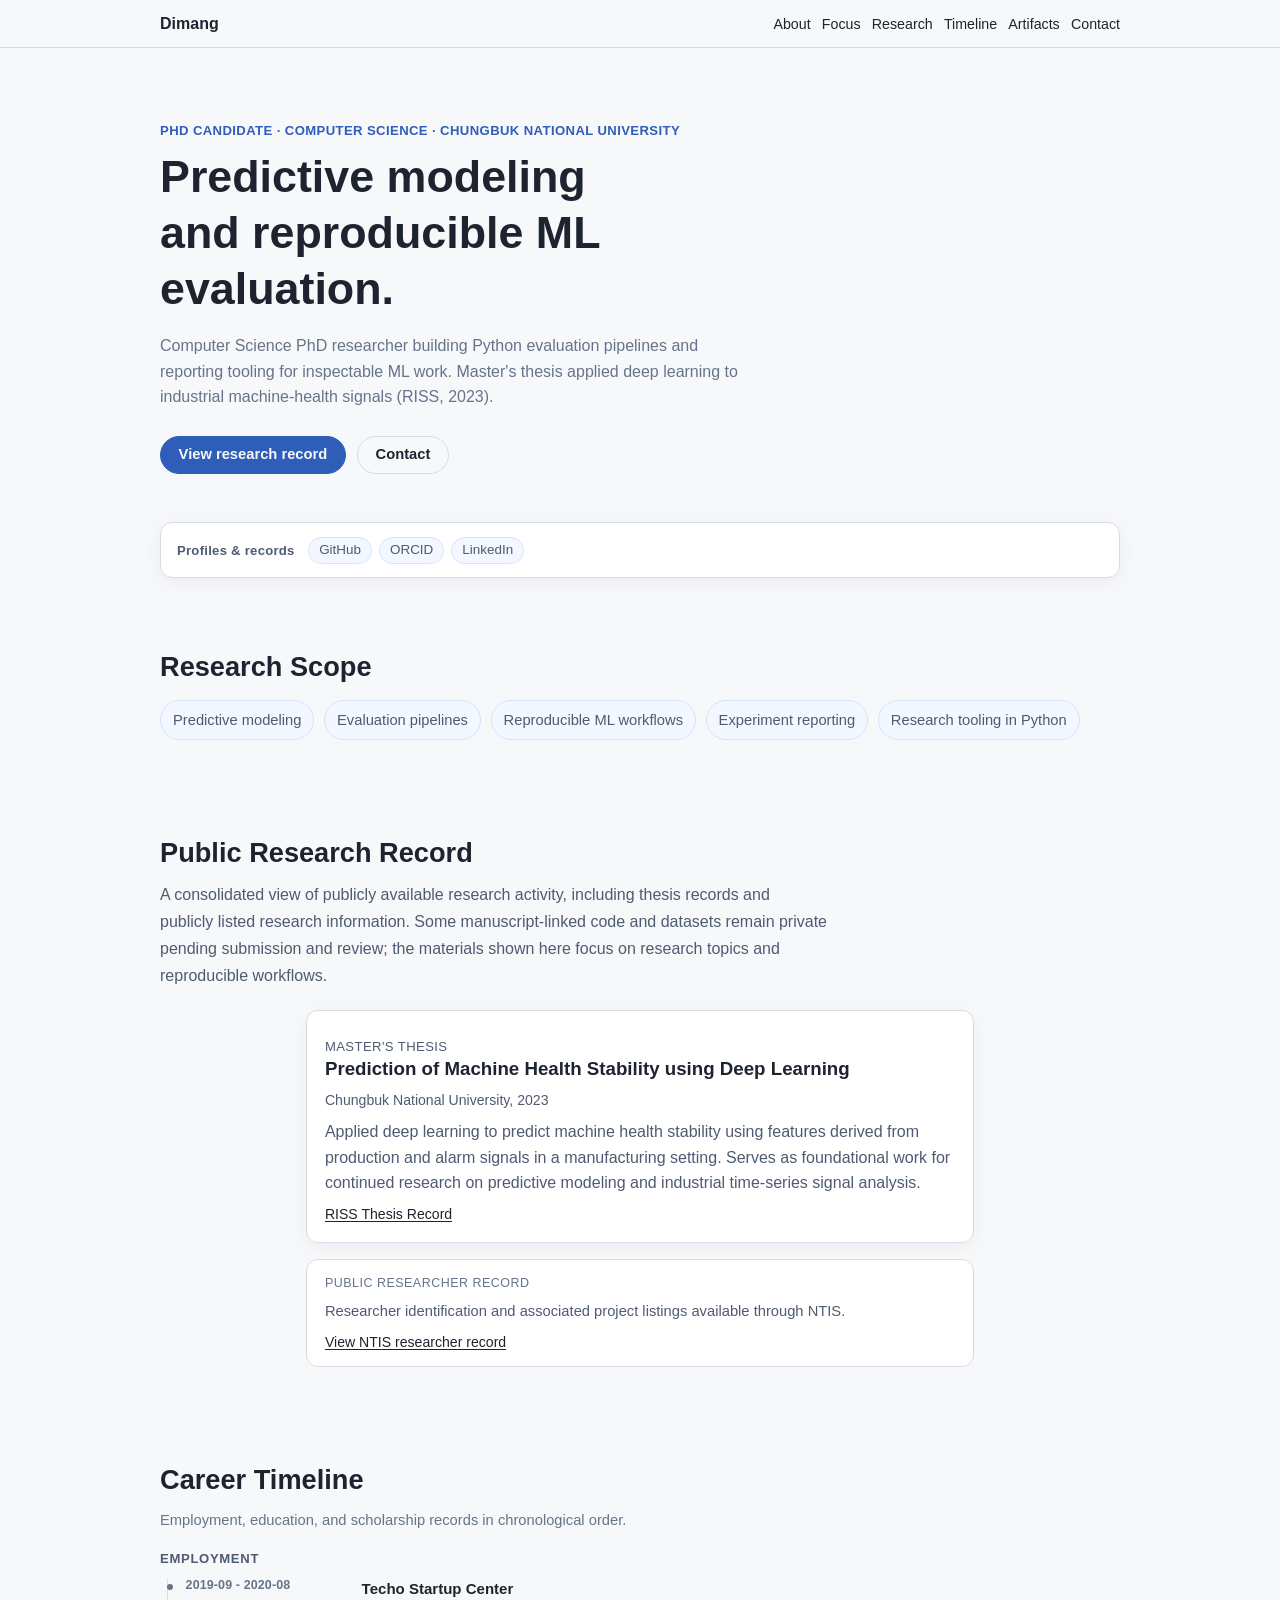
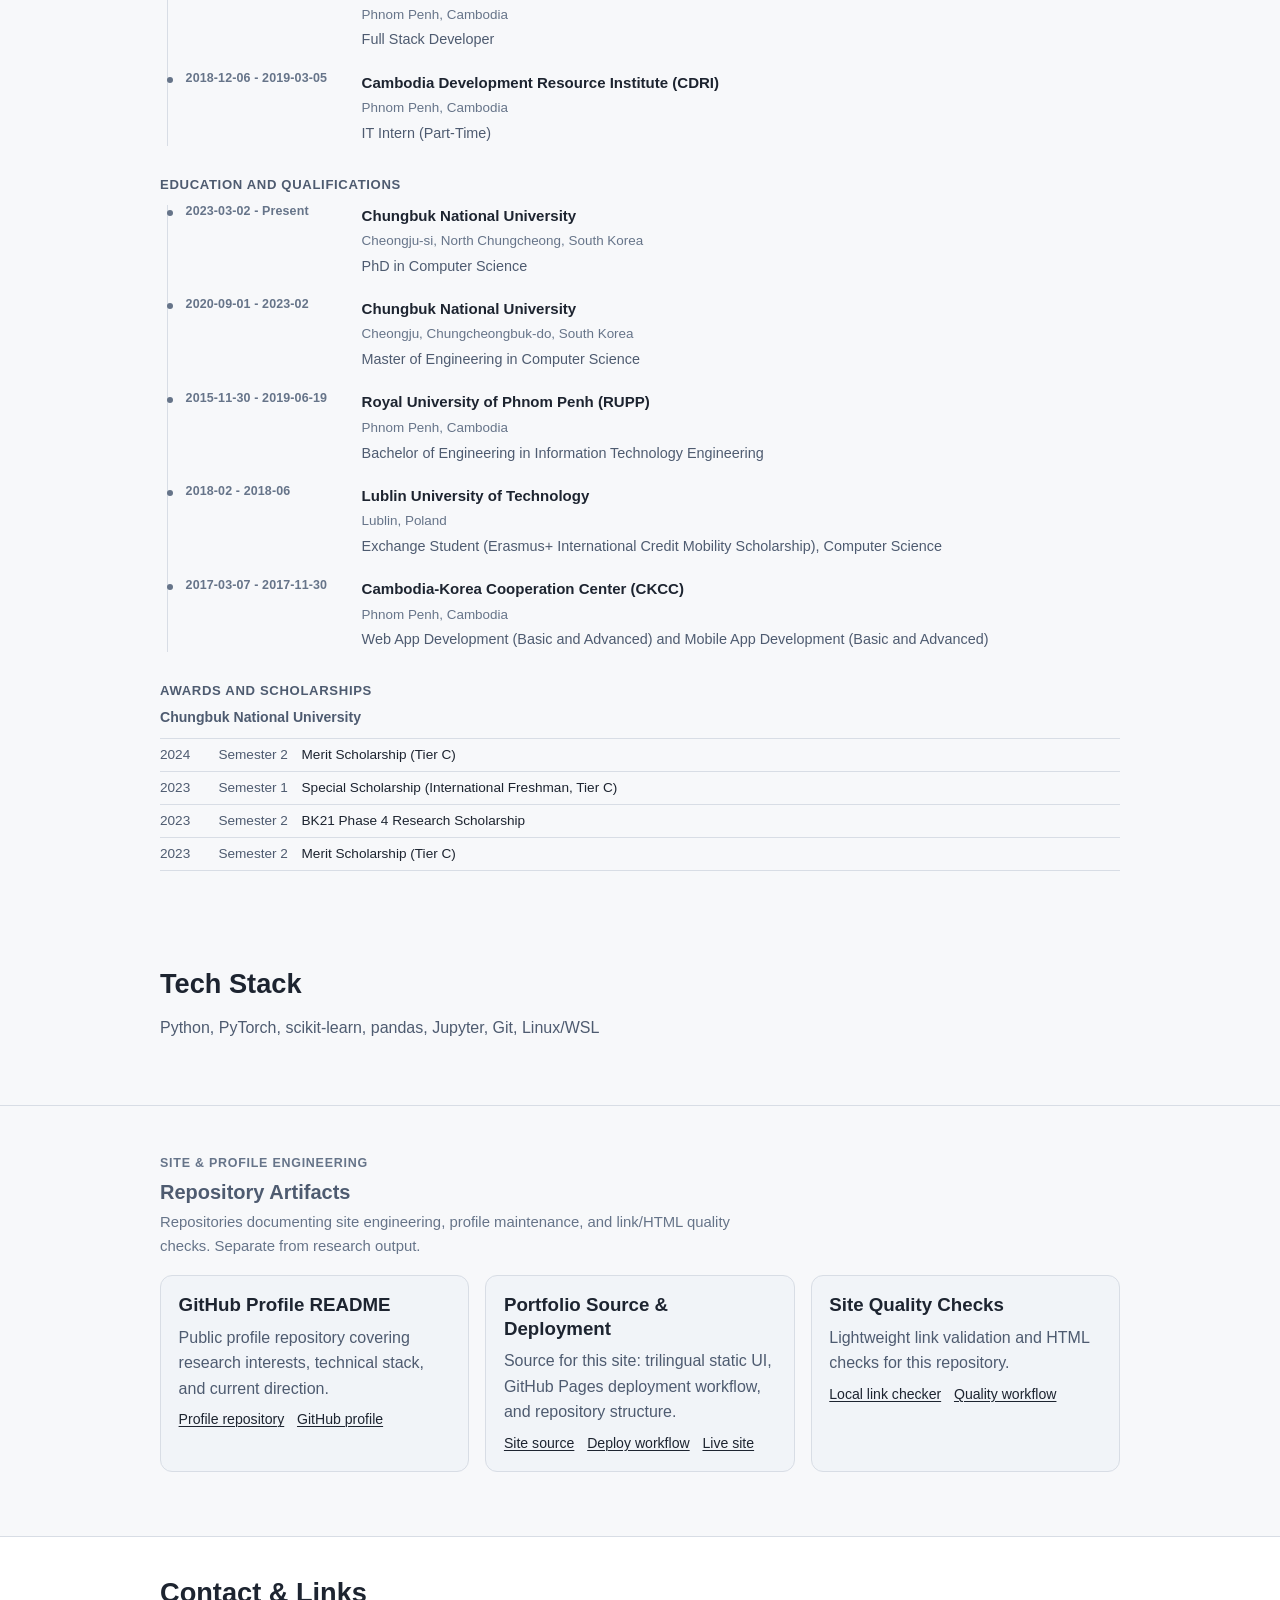
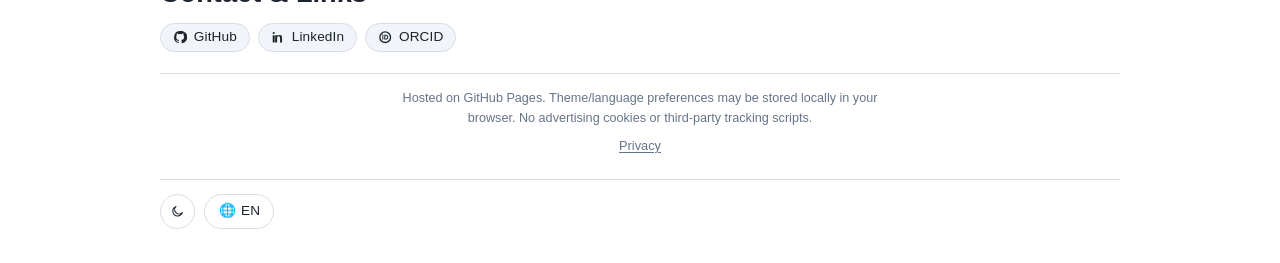
==== index.html @ e0ae084e "feat: refine public research section with enhanced descriptions and clarity; update secondary eviden" ====
<!doctype html>
<html lang="en">
  <head>
    <meta charset="utf-8" />
    <meta name="viewport" content="width=device-width, initial-scale=1" />
    <meta name="format-detection" content="telephone=no" />
    <title>Dimang Chhol | Computer Science PhD Researcher</title>
    <meta
      name="description"
      content="Computer Science PhD researcher focused on reproducible ML evaluation, predictive modeling, and research tooling in Python."
    />
    <meta name="author" content="Dimang Chhol" />
    <link rel="canonical" href="https://dimangite.github.io/" />
    <meta name="theme-color" content="#f7f8fa" media="(prefers-color-scheme: light)" />
    <meta name="theme-color" content="#0b0d10" media="(prefers-color-scheme: dark)" />
    <link rel="icon" href="favicon.svg" type="image/svg+xml" />
    <meta property="og:type" content="website" />
    <meta property="og:title" content="Dimang Chhol | Computer Science PhD Researcher" />
    <meta
      property="og:description"
      content="Computer Science PhD researcher focused on reproducible ML evaluation, predictive modeling, and research tooling in Python."
    />
    <meta property="og:url" content="https://dimangite.github.io/" />
    <meta property="og:site_name" content="Dimang Chhol" />
    <script>
      (function () {
        const rootElement = document.documentElement;
        const prefersDark = window.matchMedia("(prefers-color-scheme: dark)").matches;
        try {
          const storedTheme = localStorage.getItem("theme");
          const safeTheme = storedTheme === "dark" || storedTheme === "light" ? storedTheme : null;
          const preferredTheme = safeTheme || (prefersDark ? "dark" : "light");
          rootElement.setAttribute("data-theme", preferredTheme);

          const storedLanguage = localStorage.getItem("language");
          const safeLanguage =
            storedLanguage === "en" || storedLanguage === "ko" || storedLanguage === "km"
              ? storedLanguage
              : "en";
          rootElement.lang = safeLanguage;
          if (safeLanguage !== "en") {
            rootElement.setAttribute("data-i18n-pending", "true");
          }

          let khmerFontLoadPromise = null;

          window.ensureKhmerFontLoaded = function () {
            if (khmerFontLoadPromise) return khmerFontLoadPromise;

            if (document.getElementById("khmer-font-stylesheet")) {
              khmerFontLoadPromise = Promise.resolve();
              return khmerFontLoadPromise;
            }

            if (!document.querySelector('link[data-font-preconnect="googleapis"]')) {
              const preconnectGoogleApis = document.createElement("link");
              preconnectGoogleApis.rel = "preconnect";
              preconnectGoogleApis.href = "https://fonts.googleapis.com";
              preconnectGoogleApis.setAttribute("data-font-preconnect", "googleapis");
              document.head.appendChild(preconnectGoogleApis);
            }

            if (!document.querySelector('link[data-font-preconnect="gstatic"]')) {
              const preconnectGstatic = document.createElement("link");
              preconnectGstatic.rel = "preconnect";
              preconnectGstatic.href = "https://fonts.gstatic.com";
              preconnectGstatic.crossOrigin = "anonymous";
              preconnectGstatic.setAttribute("data-font-preconnect", "gstatic");
              document.head.appendChild(preconnectGstatic);
            }

            const khmerFontStylesheet = document.createElement("link");
            khmerFontStylesheet.id = "khmer-font-stylesheet";
            khmerFontStylesheet.rel = "stylesheet";
            khmerFontStylesheet.href =
              "https://fonts.googleapis.com/css2?family=Noto+Sans+Khmer:wght@400;500;600;700&display=swap";
            khmerFontLoadPromise = new Promise((resolve) => {
              khmerFontStylesheet.addEventListener("load", resolve, { once: true });
              khmerFontStylesheet.addEventListener("error", resolve, { once: true });
            });
            document.head.appendChild(khmerFontStylesheet);
            return khmerFontLoadPromise;
          };

          if (safeLanguage === "km") {
            window.ensureKhmerFontLoaded();
          }
        } catch (error) {
          rootElement.setAttribute("data-theme", prefersDark ? "dark" : "light");
          rootElement.lang = "en";
          rootElement.removeAttribute("data-i18n-pending");
          window.ensureKhmerFontLoaded = function () {
            return Promise.resolve();
          };
        }
      })();
    </script>
    <link rel="stylesheet" href="styles.css" />
  </head>
  <body>
    <a class="skip-link" href="#main-content" data-i18n="skipLink">Skip to main content</a>

    <header class="site-header" id="top">
      <div class="container header-inner">
        <p class="site-name" data-i18n="siteName">Dimang</p>
        <button
          class="nav-toggle"
          type="button"
          aria-expanded="false"
          aria-controls="primary-nav"
          data-i18n-attr-aria-label="navToggleAria"
        >
          <span class="visually-hidden" data-i18n="navToggleLabel">Toggle navigation</span>
          <span aria-hidden="true">☰</span>
        </button>
        <nav
          class="site-nav"
          id="primary-nav"
          data-i18n-attr-aria-label="primaryNavAria"
          aria-label="Primary navigation"
        >
          <ul class="nav-list">
            <li><a href="#about" data-i18n="navAbout">About</a></li>
            <li><a href="#focus" data-i18n="navFocus">Focus</a></li>
            <li><a href="#research" data-i18n="navResearch">Research</a></li>
            <li><a href="#timeline" data-i18n="navTimeline">Timeline</a></li>
            <li><a href="#work" data-i18n="navWork">Artifacts</a></li>
            <li><a href="#contact" data-i18n="navContact">Contact</a></li>
          </ul>
        </nav>
      </div>
    </header>

    <main id="main-content">
      <section class="hero section" id="about" aria-labelledby="hero-title">
        <div class="container">
          <p class="eyebrow" data-i18n="heroEyebrow">
            PhD Candidate · Computer Science · Chungbuk National University
          </p>
          <h1 id="hero-title">
            <span data-i18n="heroTitle"
              >Predictive modeling and reproducible ML evaluation.</span
            >
          </h1>
          <p class="lead" data-i18n="heroLead">
            Computer Science PhD researcher building Python evaluation pipelines and reporting
            tooling for inspectable ML work. Master's thesis applied deep learning to industrial
            machine-health signals (RISS, 2023).
          </p>
          <div class="hero-ctas">
            <a class="btn btn-primary" href="#research" data-i18n="heroCtaPrimary"
              >View research record</a
            >
            <a class="btn btn-secondary" href="#contact" data-i18n="heroCtaSecondary">Contact</a>
          </div>
        </div>
      </section>

      <section class="section evidence-strip-section" aria-labelledby="evidence-strip-title">
        <div class="container">
          <div class="evidence-strip" role="navigation" aria-labelledby="evidence-strip-title">
            <p class="evidence-strip-label" id="evidence-strip-title" data-i18n="evidenceStripTitle">
              Profiles &amp; records
            </p>
            <ul class="evidence-strip-list">
              <li>
                <a
                  class="evidence-pill"
                  href="https://github.com/dimangite"
                  target="_blank"
                  rel="noopener noreferrer"
                  data-i18n="evidenceLinkGithub"
                  >GitHub</a
                >
              </li>
              <li>
                <a
                  class="evidence-pill"
                  href="https://orcid.org/0000-0002-2650-7569"
                  target="_blank"
                  rel="noopener noreferrer"
                  data-i18n="evidenceLinkOrcid"
                  >ORCID</a
                >
              </li>
              <li>
                <a
                  class="evidence-pill"
                  href="https://www.linkedin.com/in/dimangchhol/"
                  target="_blank"
                  rel="noopener noreferrer"
                  data-i18n="evidenceLinkLinkedin"
                  >LinkedIn</a
                >
              </li>
            </ul>
          </div>
        </div>
      </section>

      <section class="section" id="focus" aria-labelledby="focus-title">
        <div class="container">
          <h2 id="focus-title" data-i18n="focusTitle">Research Scope</h2>
          <ul class="tag-list">
            <li data-i18n="focusTag1">Predictive modeling</li>
            <li data-i18n="focusTag2">Evaluation pipelines</li>
            <li data-i18n="focusTag3">Reproducible ML workflows</li>
            <li data-i18n="focusTag4">Experiment reporting</li>
            <li data-i18n="focusTag5">Research tooling in Python</li>
          </ul>
        </div>
      </section>

      <section class="section" id="research" aria-labelledby="research-title">
        <div class="container">
          <h2 id="research-title" data-i18n="researchTitle">Public Research Record</h2>
          <p class="research-note-text" data-i18n="researchDesc">
            A consolidated view of publicly available research activity, including thesis records
            and publicly listed research information. Some manuscript-linked code and datasets
            remain private pending submission and review; the materials shown here focus on
            research topics and reproducible workflows.
          </p>
          <ul class="card-grid thesis-grid">
            <li class="card">
              <p class="thesis-label" data-i18n="thesisLabel">Master's Thesis</p>
              <h3 data-i18n="thesisTitle">Prediction of Machine Health Stability using Deep Learning</h3>
              <p class="thesis-meta" data-i18n="thesisMeta">Chungbuk National University, 2023</p>
              <p data-i18n="thesisDesc">Applied deep learning to predict machine health stability using features derived from production and alarm signals in a manufacturing setting. Serves as foundational work for continued research on predictive modeling and industrial time-series signal analysis.</p>
              <p class="card-links">
                <a href="https://www.riss.kr/link?id=T16622317" target="_blank" rel="noopener noreferrer" data-i18n="thesisLink">RISS Thesis Record</a>
              </p>
            </li>
          </ul>
          <aside class="research-secondary" aria-labelledby="research-secondary-title">
            <p class="research-secondary-eyebrow" id="research-secondary-title" data-i18n="secondaryEvidenceTitle">Public Researcher Record</p>
            <p class="research-secondary-body" data-i18n="secondaryEvidenceBody">Researcher identification and associated project listings available through NTIS.</p>
            <p class="research-secondary-link card-links">
              <a href="https://www.ntis.go.kr/ThSearchTotalList.do?sort=&ntisYn=&originalSearchWord=&originalSearchGubun=&searchWord=CHHOL+DIMANG" target="_blank" rel="noopener noreferrer" data-i18n="secondaryEvidenceLink">View NTIS researcher record</a>
            </p>
          </aside>
        </div>
      </section>

      <section class="section timeline-section" id="timeline" aria-labelledby="timeline-title">
        <div class="container">
          <h2 id="timeline-title" data-i18n="timelineTitle">Career Timeline</h2>
          <p class="timeline-intro" data-i18n="timelineIntro">
            Employment, education, and scholarship records in chronological order.
          </p>

          <div class="timeline-group">
            <h3 class="timeline-group-title" data-i18n="employmentTitle">Employment</h3>
            <ul class="timeline-list">
              <li class="timeline-item">
                <span class="timeline-marker" aria-hidden="true"></span>
                <p class="timeline-date">2019-09 - 2020-08</p>
                <article class="timeline-content">
                  <h4 class="timeline-heading" data-i18n="timelineInstTecho">Techo Startup Center</h4>
                  <p class="timeline-meta">Phnom Penh, Cambodia</p>
                  <p class="timeline-role" data-i18n="timelineEmp1Role">Full Stack Developer</p>
                </article>
              </li>
              <li class="timeline-item">
                <span class="timeline-marker" aria-hidden="true"></span>
                <p class="timeline-date">2018-12-06 - 2019-03-05</p>
                <article class="timeline-content">
                  <h4 class="timeline-heading" data-i18n="timelineInstCdri">
                    Cambodia Development Resource Institute (CDRI)
                  </h4>
                  <p class="timeline-meta">Phnom Penh, Cambodia</p>
                  <p class="timeline-role" data-i18n="timelineEmp2Role">IT Intern (Part-Time)</p>
                </article>
              </li>
            </ul>
          </div>

          <div class="timeline-group">
            <h3 class="timeline-group-title" data-i18n="educationTitle">Education and Qualifications</h3>
            <ul class="timeline-list">
              <li class="timeline-item">
                <span class="timeline-marker" aria-hidden="true"></span>
                <p class="timeline-date">
                  2023-03-02 -
                  <span data-i18n="timelinePresentLabel">Present</span>
                </p>
                <article class="timeline-content">
                  <h4 class="timeline-heading" data-i18n="timelineInstCbu">Chungbuk National University</h4>
                  <p class="timeline-meta">Cheongju-si, North Chungcheong, South Korea</p>
                  <p class="timeline-role" data-i18n="timelineEdu1Role">PhD in Computer Science</p>
                </article>
              </li>
              <li class="timeline-item">
                <span class="timeline-marker" aria-hidden="true"></span>
                <p class="timeline-date">2020-09-01 - 2023-02</p>
                <article class="timeline-content">
                  <h4 class="timeline-heading" data-i18n="timelineInstCbu">Chungbuk National University</h4>
                  <p class="timeline-meta">Cheongju, Chungcheongbuk-do, South Korea</p>
                  <p class="timeline-role" data-i18n="timelineEdu2Role">
                    Master of Engineering in Computer Science
                  </p>
                </article>
              </li>
              <li class="timeline-item">
                <span class="timeline-marker" aria-hidden="true"></span>
                <p class="timeline-date">2015-11-30 - 2019-06-19</p>
                <article class="timeline-content">
                  <h4 class="timeline-heading" data-i18n="timelineInstRupp">
                    Royal University of Phnom Penh (RUPP)
                  </h4>
                  <p class="timeline-meta">Phnom Penh, Cambodia</p>
                  <p class="timeline-role" data-i18n="timelineEdu3Role">
                    Bachelor of Engineering in Information Technology Engineering
                  </p>
                </article>
              </li>
              <li class="timeline-item">
                <span class="timeline-marker" aria-hidden="true"></span>
                <p class="timeline-date">2018-02 - 2018-06</p>
                <article class="timeline-content">
                  <h4 class="timeline-heading" data-i18n="timelineInstLut">Lublin University of Technology</h4>
                  <p class="timeline-meta">Lublin, Poland</p>
                  <p class="timeline-role" data-i18n="timelineEdu4Role">
                    Exchange Student (Erasmus+ International Credit Mobility Scholarship), Computer
                    Science
                  </p>
                </article>
              </li>
              <li class="timeline-item">
                <span class="timeline-marker" aria-hidden="true"></span>
                <p class="timeline-date">2017-03-07 - 2017-11-30</p>
                <article class="timeline-content">
                  <h4 class="timeline-heading" data-i18n="timelineInstCkcc">
                    Cambodia-Korea Cooperation Center (CKCC)
                  </h4>
                  <p class="timeline-meta">Phnom Penh, Cambodia</p>
                  <p class="timeline-role" data-i18n="timelineEdu5Role">
                    Web App Development (Basic and Advanced) and Mobile App Development (Basic and
                    Advanced)
                  </p>
                </article>
              </li>
            </ul>
          </div>

          <div class="timeline-group">
            <h3 class="timeline-group-title" data-i18n="awardsTitle">Awards and Scholarships</h3>
            <p class="timeline-group-institution" data-i18n="timelineInstCbu">
              Chungbuk National University
            </p>
            <ul class="timeline-awards-list">
              <li class="timeline-award-row">
                <span class="award-year">2024</span>
                <span class="award-sem" data-i18n="timelineAward1Semester">Semester 2</span>
                <span class="award-name" data-i18n="timelineAward1Name">Merit Scholarship (Tier C)</span>
              </li>
              <li class="timeline-award-row">
                <span class="award-year">2023</span>
                <span class="award-sem" data-i18n="timelineAward2Semester">Semester 1</span>
                <span class="award-name" data-i18n="timelineAward2Name">Special Scholarship (International Freshman, Tier C)</span>
              </li>
              <li class="timeline-award-row">
                <span class="award-year">2023</span>
                <span class="award-sem" data-i18n="timelineAward3Semester">Semester 2</span>
                <span class="award-name" data-i18n="timelineAward3Name">BK21 Phase 4 Research Scholarship</span>
              </li>
              <li class="timeline-award-row">
                <span class="award-year">2023</span>
                <span class="award-sem" data-i18n="timelineAward4Semester">Semester 2</span>
                <span class="award-name" data-i18n="timelineAward4Name">Merit Scholarship (Tier C)</span>
              </li>
            </ul>
          </div>
        </div>
      </section>

      <section class="section" id="stack" aria-labelledby="stack-title">
        <div class="container">
          <h2 id="stack-title" data-i18n="stackTitle">Tech Stack</h2>
          <p data-i18n="stackDesc">Python, PyTorch, scikit-learn, pandas, Jupyter, Git, Linux/WSL</p>
        </div>
      </section>

      <section class="section work-section" id="work" aria-labelledby="work-title">
        <div class="container">
          <p class="section-eyebrow" data-i18n="workEyebrow">Site &amp; profile engineering</p>
          <h2 id="work-title" data-i18n="workTitle">Repository Artifacts</h2>
          <p class="work-intro" data-i18n="workIntro">
            Repositories documenting site engineering, profile maintenance, and link/HTML quality
            checks. Separate from research output.
          </p>
          <ul class="card-grid">
            <li class="card">
              <h3 data-i18n="workCard1Title">GitHub Profile README</h3>
              <p data-i18n="workCard1Desc">
                Public profile repository covering research interests, technical stack, and current
                direction.
              </p>
              <p class="card-links">
                <a href="https://github.com/dimangite/dimangite" target="_blank" rel="noopener noreferrer" data-i18n="workCard1Link1">Profile repository</a>
                <a href="https://github.com/dimangite" target="_blank" rel="noopener noreferrer" data-i18n="workCard1Link2">GitHub profile</a>
              </p>
            </li>
            <li class="card">
              <h3 data-i18n="workCard2Title">Portfolio Source &amp; Deployment</h3>
              <p data-i18n="workCard2Desc">
                Source for this site: trilingual static UI, GitHub Pages deployment workflow, and
                repository structure.
              </p>
              <p class="card-links">
                <a href="https://github.com/dimangite/dimangite.github.io" target="_blank" rel="noopener noreferrer" data-i18n="workCard2Link1">Site source</a>
                <a href="https://github.com/dimangite/dimangite.github.io/blob/main/.github/workflows/deploy.yml" target="_blank" rel="noopener noreferrer" data-i18n="workCard2Link2">Deploy workflow</a>
                <a href="https://dimangite.github.io/" target="_blank" rel="noopener noreferrer" data-i18n="workCard2Link3">Live site</a>
              </p>
            </li>
            <li class="card">
              <h3 data-i18n="workCard3Title">Site Quality Checks</h3>
              <p data-i18n="workCard3Desc">
                Lightweight link validation and HTML checks for this repository.
              </p>
              <p class="card-links">
                <a href="https://github.com/dimangite/dimangite.github.io/blob/main/scripts/check_local_links.py" target="_blank" rel="noopener noreferrer" data-i18n="workCard3Link1">Local link checker</a>
                <a href="https://github.com/dimangite/dimangite.github.io/blob/main/.github/workflows/quality.yml" target="_blank" rel="noopener noreferrer" data-i18n="workCard3Link2">Quality workflow</a>
              </p>
            </li>
          </ul>
        </div>
      </section>

    </main>

    <footer class="section site-footer" id="contact" aria-labelledby="contact-title">
      <div class="container">
        <section class="contact-cta" aria-labelledby="contact-title">
          <h2 id="contact-title" data-i18n="contactTitle">Contact & Links</h2>
          <ul class="contact-links">
            <li>
              <a
                class="contact-link"
                href="https://github.com/dimangite"
                target="_blank"
                rel="noopener noreferrer"
                aria-label="Open GitHub profile"
                data-i18n-attr-aria-label="contactGithubAria"
              >
                <svg
                  class="contact-link-icon"
                  viewBox="0 0 16 16"
                  width="14"
                  height="14"
                  aria-hidden="true"
                  focusable="false"
                >
                  <path
                    fill="currentColor"
                    d="M8 1.2a6.8 6.8 0 0 0-2.15 13.25c.34.06.46-.15.46-.33v-1.2c-1.9.42-2.3-.8-2.3-.8-.3-.78-.75-.98-.75-.98-.6-.4.04-.4.04-.4.68.04 1.03.7 1.03.7.58 1.03 1.55.74 1.93.57.06-.45.23-.74.41-.91-1.52-.18-3.12-.77-3.12-3.48 0-.77.27-1.4.7-1.88-.07-.17-.3-.9.07-1.87 0 0 .58-.2 1.9.72a6.35 6.35 0 0 1 3.46 0c1.32-.92 1.9-.72 1.9-.72.36.97.14 1.7.07 1.87.43.48.7 1.1.7 1.88 0 2.72-1.6 3.3-3.12 3.48.24.22.46.65.46 1.31v1.94c0 .18.12.4.46.33A6.8 6.8 0 0 0 8 1.2Z"
                  />
                </svg>
                <span class="contact-link-label" data-i18n="contactGithubLabel">GitHub</span>
              </a>
            </li>
            <li>
              <a
                class="contact-link"
                href="https://www.linkedin.com/in/dimangchhol/"
                target="_blank"
                rel="noopener noreferrer"
                aria-label="Open LinkedIn profile"
                data-i18n-attr-aria-label="contactLinkedinAria"
              >
                <svg
                  class="contact-link-icon"
                  viewBox="0 0 16 16"
                  width="14"
                  height="14"
                  aria-hidden="true"
                  focusable="false"
                >
                  <path
                    fill="currentColor"
                    d="M3 2.1a1.2 1.2 0 1 1 0 2.4 1.2 1.2 0 0 1 0-2.4ZM1.9 5.7h2.2V14H1.9V5.7Zm3.5 0h2.1v1.1h.03c.3-.55 1.02-1.23 2.1-1.23 2.24 0 2.65 1.47 2.65 3.37V14h-2.2V9.4c0-1.1-.02-2.5-1.53-2.5-1.53 0-1.76 1.2-1.76 2.42V14h-2.2V5.7Z"
                  />
                </svg>
                <span class="contact-link-label" data-i18n="contactLinkedinLabel">LinkedIn</span>
              </a>
            </li>
            <li>
              <a
                class="contact-link"
                href="https://orcid.org/0000-0002-2650-7569"
                target="_blank"
                rel="noopener noreferrer"
                aria-label="Open ORCID profile"
                data-i18n-attr-aria-label="contactOrcidAria"
              >
                <svg
                  class="contact-link-icon"
                  viewBox="0 0 16 16"
                  width="14"
                  height="14"
                  aria-hidden="true"
                  focusable="false"
                >
                  <path
                    fill="currentColor"
                    d="M8 1.3a6.7 6.7 0 1 0 0 13.4A6.7 6.7 0 0 0 8 1.3Zm0 1.5a5.2 5.2 0 1 1 0 10.4A5.2 5.2 0 0 1 8 2.8ZM4.8 5.4h1.1v5.2H4.8V5.4Zm.56-1a.66.66 0 1 0 0 1.32.66.66 0 0 0 0-1.32Zm1.6 1h1.8c1.6 0 2.6 1.03 2.6 2.59 0 1.56-1 2.61-2.57 2.61H6.96V5.4Zm1.12 1v3.18h.64c.96 0 1.55-.58 1.55-1.59 0-1-.6-1.59-1.56-1.59h-.63Z"
                  />
                </svg>
                <span class="contact-link-label" data-i18n="contactOrcidLabel">ORCID</span>
              </a>
            </li>
          </ul>
        </section>

        <div class="footer-meta" aria-label="Footer meta information">
          <p class="footer-privacy-note">
            <span data-i18n="privacyNote"
              >Hosted on GitHub Pages. Theme/language preferences may be stored locally in your
              browser. No advertising cookies or third-party tracking scripts.</span
            >
          </p>
          <a class="footer-privacy-link" href="privacy.html" data-i18n="privacyLinkLabel">Privacy</a>
        </div>

        <div class="footer-controls">
          <button
            class="icon-control"
            id="theme-toggle"
            type="button"
            aria-pressed="false"
            data-i18n-attr-aria-label="themeToggleAria"
          >
            <span id="theme-toggle-icon" aria-hidden="true">
              <svg
                class="theme-toggle-icon"
                viewBox="0 0 24 24"
                width="14"
                height="14"
                fill="none"
                stroke="currentColor"
                stroke-width="1.8"
                stroke-linecap="round"
                stroke-linejoin="round"
                focusable="false"
              >
                <path d="M20 14.2A8 8 0 1 1 9.8 4a6.2 6.2 0 1 0 10.2 10.2Z" />
              </svg>
            </span>
            <span class="visually-hidden" data-i18n="themeToggleLabel">Toggle theme</span>
          </button>
          <button
            class="icon-control"
            id="lang-toggle"
            type="button"
            aria-label="Change language"
            data-i18n-attr-aria-label="langToggleAria"
          >
            <span aria-hidden="true">🌐</span>
            <span id="lang-toggle-value">EN</span>
            <span class="visually-hidden" data-i18n="langToggleLabel">Change language</span>
          </button>
        </div>
      </div>
    </footer>
    <script>
      const navToggle = document.querySelector(".nav-toggle");
      const primaryNav = document.getElementById("primary-nav");
      const themeToggle = document.getElementById("theme-toggle");
      const themeToggleIcon = document.getElementById("theme-toggle-icon");
      const langToggle = document.getElementById("lang-toggle");
      const langToggleValue = document.getElementById("lang-toggle-value");
      const i18nElements = document.querySelectorAll("[data-i18n]");
      const i18nAttrElements = document.querySelectorAll("[data-i18n-attr-aria-label]");
      const mobileBreakpoint = 900;

      const translations = {
        en: {
          siteName: "Dimang",
          skipLink: "Skip to main content",
          themeToggleLabel: "Toggle theme",
          themeToggleAria: "Toggle light and dark theme",
          langToggleLabel: "Change language",
          langToggleAria: "Change language",
          langShortLabel: "EN",
          navToggleLabel: "Toggle navigation",
          navToggleAria: "Toggle navigation menu",
          primaryNavAria: "Primary navigation",
          navAbout: "About",
          navFocus: "Focus",
          navWork: "Artifacts",
          navTimeline: "Timeline",
          navStack: "Tech Stack",
          navResearch: "Research",
          navContact: "Contact",
          heroEyebrow: "PhD Candidate · Computer Science · Chungbuk National University",
          heroTitle: "Predictive modeling and reproducible ML evaluation.",
          heroLead:
            "Computer Science PhD researcher building Python evaluation pipelines and reporting tooling for inspectable ML work. Master's thesis applied deep learning to industrial machine-health signals (RISS, 2023).",
          heroCtaPrimary: "View research record",
          heroCtaSecondary: "Contact",
          evidenceStripTitle: "Profiles & records",
          evidenceLinkGithub: "GitHub",
          evidenceLinkOrcid: "ORCID",
          evidenceLinkLinkedin: "LinkedIn",
          focusTitle: "Research Scope",
          focusTag1: "Predictive modeling",
          focusTag2: "Evaluation pipelines",
          focusTag3: "Reproducible ML workflows",
          focusTag4: "Experiment reporting",
          focusTag5: "Research tooling in Python",
          workEyebrow: "Site & profile engineering",
          workTitle: "Repository Artifacts",
          workIntro:
            "Repositories documenting site engineering, profile maintenance, and link/HTML quality checks. Separate from research output.",
          workCard1Title: "GitHub Profile README",
          workCard1Desc:
            "Public profile repository covering research interests, technical stack, and current direction.",
          workCard1Link1: "Profile repository",
          workCard1Link2: "GitHub profile",
          workCard2Title: "Portfolio Source & Deployment",
          workCard2Desc:
            "Source for this site: trilingual static UI, GitHub Pages deployment workflow, and repository structure.",
          workCard2Link1: "Site source",
          workCard2Link2: "Deploy workflow",
          workCard2Link3: "Live site",
          workCard3Title: "Site Quality Checks",
          workCard3Desc:
            "Lightweight link validation and HTML checks for this repository.",
          workCard3Link1: "Local link checker",
          workCard3Link2: "Quality workflow",
          timelineTitle: "Career Timeline",
          timelineIntro: "Employment, education, and scholarship records in chronological order.",
          employmentTitle: "Employment",
          educationTitle: "Education and Qualifications",
          awardsTitle: "Awards and Scholarships",
          timelinePresentLabel: "Present",
          timelineSemesterLabel: "Semester",
          timelineInstTecho: "Techo Startup Center",
          timelineInstCdri: "Cambodia Development Resource Institute (CDRI)",
          timelineInstCbu: "Chungbuk National University",
          timelineInstRupp: "Royal University of Phnom Penh (RUPP)",
          timelineInstLut: "Lublin University of Technology",
          timelineInstCkcc: "Cambodia-Korea Cooperation Center (CKCC)",
          timelineEmp1Role: "Full Stack Developer",
          timelineEmp2Role: "IT Intern (Part-Time)",
          timelineEdu1Role: "PhD in Computer Science",
          timelineEdu2Role: "Master of Engineering in Computer Science",
          timelineEdu3Role: "Bachelor of Engineering in Information Technology Engineering",
          timelineEdu4Role:
            "Exchange Student (Erasmus+ International Credit Mobility Scholarship), Computer Science",
          timelineEdu5Role:
            "Web App Development (Basic and Advanced) and Mobile App Development (Basic and Advanced)",
          timelineAward1Semester: "Semester 2",
          timelineAward1Name: "Merit Scholarship (Tier C)",
          timelineAward2Semester: "Semester 1",
          timelineAward2Name: "Special Scholarship (International Freshman, Tier C)",
          timelineAward3Semester: "Semester 2",
          timelineAward3Name: "BK21 Phase 4 Research Scholarship",
          timelineAward4Semester: "Semester 2",
          timelineAward4Name: "Merit Scholarship (Tier C)",
          stackTitle: "Tech Stack",
          stackDesc: "Python, PyTorch, scikit-learn, pandas, Jupyter, Git, Linux/WSL",
          researchTitle: "Public Research Record",
          researchDesc:
            "A consolidated view of publicly available research activity, including thesis records and publicly listed research information. Some manuscript-linked code and datasets remain private pending submission and review; the materials shown here focus on research topics and reproducible workflows.",
          privacyNote:
            "Hosted on GitHub Pages. Theme/language preferences may be stored locally in your browser. No advertising cookies or third-party tracking scripts.",
          privacyLinkLabel: "Privacy",
          thesisLabel: "Master's Thesis",
          thesisTitle: "Prediction of Machine Health Stability using Deep Learning",
          thesisMeta: "Chungbuk National University, 2023",
          thesisDesc:
            "Applied deep learning to predict machine health stability using features derived from production and alarm signals in a manufacturing setting. Serves as foundational work for continued research on predictive modeling and industrial time-series signal analysis.",
          thesisLink: "RISS Thesis Record",
          secondaryEvidenceTitle: "Public Researcher Record",
          secondaryEvidenceBody:
            "Researcher identification and associated project listings available through NTIS.",
          secondaryEvidenceLink: "View NTIS researcher record",
          contactTitle: "Contact & Links",
          contactGithubAria: "Open GitHub profile",
          contactGithubLabel: "GitHub",
          contactLinkedinAria: "Open LinkedIn profile",
          contactLinkedinLabel: "LinkedIn",
          contactOrcidAria: "Open ORCID profile",
          contactOrcidLabel: "ORCID"
        },
        ko: {
          siteName: "디망",
          skipLink: "본문으로 건너뛰기",
          themeToggleLabel: "테마 전환",
          themeToggleAria: "라이트와 다크 테마 전환",
          langToggleLabel: "언어 변경",
          langToggleAria: "언어 변경",
          langShortLabel: "KO",
          navToggleLabel: "내비게이션 전환",
          navToggleAria: "내비게이션 메뉴 전환",
          primaryNavAria: "주요 내비게이션",
          navAbout: "소개",
          navFocus: "연구 범위",
          navWork: "아티팩트",
          navTimeline: "타임라인",
          navStack: "기술 스택",
          navResearch: "연구",
          navContact: "연락처",
          heroEyebrow: "박사과정 · 컴퓨터공학 · 충북대학교",
          heroTitle: "예측 모델링과 재현 가능한 ML 평가.",
          heroLead:
            "검증 가능한 ML 연구를 위해 Python 기반 평가 파이프라인과 리포팅 도구를 구축하는 컴퓨터공학 박사과정 연구자. 석사 논문에서는 산업 기계 상태 신호에 딥러닝을 적용했습니다 (RISS, 2023).",
          heroCtaPrimary: "연구 기록 보기",
          heroCtaSecondary: "연락하기",
          evidenceStripTitle: "프로필 및 기록",
          evidenceLinkGithub: "GitHub",
          evidenceLinkOrcid: "ORCID",
          evidenceLinkLinkedin: "LinkedIn",
          focusTitle: "연구 범위",
          focusTag1: "예측 모델링",
          focusTag2: "평가 파이프라인",
          focusTag3: "재현 가능한 ML 워크플로",
          focusTag4: "실험 리포팅",
          focusTag5: "Python 기반 연구 도구",
          workEyebrow: "사이트 및 프로필 엔지니어링",
          workTitle: "저장소 아티팩트",
          workIntro:
            "사이트 엔지니어링, 프로필 관리, 링크·HTML 품질 검사를 담은 저장소입니다. 연구 산출물과는 별개입니다.",
          workCard1Title: "GitHub 프로필 README",
          workCard1Desc:
            "연구 관심사, 기술 스택, 현재 방향을 정리한 공개 프로필 저장소입니다.",
          workCard1Link1: "프로필 저장소",
          workCard1Link2: "GitHub 프로필",
          workCard2Title: "포트폴리오 소스 및 배포",
          workCard2Desc:
            "이 사이트의 소스 코드입니다: 3개 언어 정적 UI, GitHub Pages 배포 워크플로, 저장소 구조.",
          workCard2Link1: "사이트 소스",
          workCard2Link2: "배포 워크플로",
          workCard2Link3: "라이브 사이트",
          workCard3Title: "사이트 품질 검사",
          workCard3Desc:
            "이 저장소에 대한 경량 링크 검증 및 HTML 점검입니다.",
          workCard3Link1: "로컬 링크 검사기",
          workCard3Link2: "품질 워크플로",
          timelineTitle: "경력 타임라인",
          timelineIntro: "고용 경력, 학력/자격, 장학 이력을 시간순으로 정리했습니다.",
          employmentTitle: "고용 경력",
          educationTitle: "학력 및 자격",
          awardsTitle: "수상 및 장학",
          timelinePresentLabel: "현재",
          timelineSemesterLabel: "학기",
          timelineInstTecho: "Techo Startup Center",
          timelineInstCdri: "Cambodia Development Resource Institute (CDRI)",
          timelineInstCbu: "충북대학교",
          timelineInstRupp: "Royal University of Phnom Penh (RUPP)",
          timelineInstLut: "루블린 공과대학교",
          timelineInstCkcc: "Cambodia-Korea Cooperation Center (CKCC)",
          timelineEmp1Role: "풀스택 개발자",
          timelineEmp2Role: "IT 인턴 (파트타임)",
          timelineEdu1Role: "컴퓨터공학 박사과정",
          timelineEdu2Role: "컴퓨터공학 공학석사",
          timelineEdu3Role: "정보기술공학 공학사",
          timelineEdu4Role: "교환학생 (Erasmus+ International Credit Mobility Scholarship), 컴퓨터과학",
          timelineEdu5Role: "웹 앱 개발 (Basic and Advanced) 및 모바일 앱 개발 (Basic and Advanced)",
          timelineAward1Semester: "2학기",
          timelineAward1Name: "성적우수(C급)",
          timelineAward2Semester: "1학기",
          timelineAward2Name: "특별(외국인신입생C급)",
          timelineAward3Semester: "2학기",
          timelineAward3Name: "4단계 BK21 사업 연구장학금",
          timelineAward4Semester: "2학기",
          timelineAward4Name: "성적우수(C급)",
          stackTitle: "기술 스택",
          stackDesc: "Python, PyTorch, scikit-learn, pandas, Jupyter, Git, Linux/WSL",
          researchTitle: "공개 연구 기록",
          researchDesc:
            "공개 가능한 연구 이력을 한곳에 정리한 기록으로, 학위논문 기록과 공공 연구 정보를 포함합니다. 일부 논문 연계 코드와 데이터셋은 제출·심사 일정에 따라 비공개로 유지될 수 있으며, 공개된 자료는 연구 주제와 재현 가능한 작업 흐름을 중심으로 구성되어 있습니다.",
          privacyNote:
            "이 사이트는 GitHub Pages에서 호스팅됩니다. 테마·언어 환경설정은 브라우저 로컬 저장소에 저장될 수 있습니다. 광고 쿠키 및 제3자 추적 스크립트는 사용하지 않습니다.",
          privacyLinkLabel: "개인정보",
          thesisLabel: "석사 논문",
          thesisTitle: "Prediction of Machine Health Stability using Deep Learning",
          thesisMeta: "충북대학교, 2023",
          thesisDesc:
            "제조 환경의 생산·알람 신호에서 도출한 특징을 활용해 딥러닝으로 기계 상태 안정성을 예측한 연구입니다. 예측 모델링과 산업 시계열 신호 분석 관련 후속 연구의 기반이 되는 작업입니다.",
          thesisLink: "RISS 논문 기록",
          secondaryEvidenceTitle: "공개 연구자 기록",
          secondaryEvidenceBody: "NTIS에 공개된 연구자 식별 정보 및 연계 과제 목록입니다.",
          secondaryEvidenceLink: "NTIS 연구자 기록 보기",
          contactTitle: "연락처 및 링크",
          contactGithubAria: "GitHub 프로필 열기",
          contactGithubLabel: "GitHub",
          contactLinkedinAria: "LinkedIn 프로필 열기",
          contactLinkedinLabel: "LinkedIn",
          contactOrcidAria: "ORCID 프로필 열기",
          contactOrcidLabel: "ORCID"
        },
        km: {
          siteName: "ឌីម៉ង់",
          skipLink: "រំលងទៅមាតិកាចម្បង",
          themeToggleLabel: "ប្ដូររូបរាង",
          themeToggleAria: "ប្ដូររវាងរូបរាងភ្លឺ និងងងឹត",
          langToggleLabel: "ប្ដូរភាសា",
          langToggleAria: "ប្ដូរភាសា",
          langShortLabel: "KM",
          navToggleLabel: "ប្ដូរម៉ឺនុយរុករក",
          navToggleAria: "បើក ឬបិទ ម៉ឺនុយរុករក",
          primaryNavAria: "ការរុករកចម្បង",
          navAbout: "អំពី",
          navFocus: "វិសាលភាព",
          navWork: "សម្ភារៈ",
          navTimeline: "បន្ទាត់ពេលវេលា",
          navStack: "បណ្ដុំបច្ចេកវិទ្យា",
          navResearch: "ស្រាវជ្រាវ",
          navContact: "ទំនាក់ទំនង",
          heroEyebrow: "បេក្ខជនបណ្ឌិត · វិទ្យាសាស្ត្រកុំព្យូទ័រ · Chungbuk National University",
          heroTitle:
            "ការបង្កើតគំរូព្យាករណ៍ និងការវាយតម្លៃ ML ដែលអាចធ្វើឡើងវិញបាន។",
          heroLead:
            "អ្នកស្រាវជ្រាវបណ្ឌិតផ្នែកវិទ្យាសាស្ត្រកុំព្យូទ័រ ដែលបង្កើត Python evaluation pipelines និង reporting tools សម្រាប់ការស្រាវជ្រាវ ML ដែលអាចត្រួតពិនិត្យបាន។ និក្ខេបបទអនុបណ្ឌិតបានអនុវត្ត deep learning ទៅលើសញ្ញាស្ថានភាពម៉ាស៊ីនឧស្សាហកម្ម (RISS, 2023)។",
          heroCtaPrimary: "មើលកំណត់ត្រាស្រាវជ្រាវ",
          heroCtaSecondary: "ទំនាក់ទំនង",
          evidenceStripTitle: "ប្រវត្តិរូប និងកំណត់ត្រា",
          evidenceLinkGithub: "GitHub",
          evidenceLinkOrcid: "ORCID",
          evidenceLinkLinkedin: "LinkedIn",
          focusTitle: "វិសាលភាពស្រាវជ្រាវ",
          focusTag1: "ការបង្កើតគំរូព្យាករណ៍",
          focusTag2: "Evaluation pipelines",
          focusTag3: "លំហូរការងារ ML ដែលអាចធ្វើឡើងវិញបាន",
          focusTag4: "Experiment reporting",
          focusTag5: "ឧបករណ៍ស្រាវជ្រាវដោយ Python",
          workEyebrow: "វិស្វកម្មគេហទំព័រ និងប្រវត្តិរូប",
          workTitle: "សម្ភារៈឃ្លាំង",
          workIntro:
            "ឃ្លាំងដែលកត់ត្រា site engineering, profile maintenance និង link/HTML quality checks។ ផ្សេងពី research output។",
          workCard1Title: "GitHub Profile README",
          workCard1Desc:
            "ឃ្លាំងប្រវត្តិរូបសាធារណៈ ដែលរួមមានចំណាប់អារម្មណ៍ស្រាវជ្រាវ បណ្ដុំបច្ចេកវិទ្យា និងទិសដៅបច្ចុប្បន្ន។",
          workCard1Link1: "ឃ្លាំងប្រវត្តិរូប",
          workCard1Link2: "GitHub profile",
          workCard2Title: "កូដប្រភព និងការដាក់ឱ្យដំណើរការ",
          workCard2Desc:
            "កូដប្រភពសម្រាប់គេហទំព័រនេះ: UI បីភាសា, GitHub Pages deployment workflow និងរចនាសម្ព័ន្ធឃ្លាំង។",
          workCard2Link1: "កូដប្រភពគេហទំព័រ",
          workCard2Link2: "deployment workflow",
          workCard2Link3: "គេហទំព័រផ្ទាល់",
          workCard3Title: "ការត្រួតពិនិត្យគុណភាពគេហទំព័រ",
          workCard3Desc:
            "ការផ្ទៀងផ្ទាត់ link ស្រាល និង HTML checks សម្រាប់ repository នេះ។",
          workCard3Link1: "local link checker",
          workCard3Link2: "quality workflow",
          timelineTitle: "បន្ទាត់ពេលវេលាអាជីព",
          timelineIntro: "ប្រវត្តិការងារ ការសិក្សា និងអាហារូបករណ៍ តាមលំដាប់ពេលវេលា។",
          employmentTitle: "បទពិសោធន៍ការងារ",
          educationTitle: "ការសិក្សា និងគុណវុឌ្ឍិ",
          awardsTitle: "ពានរង្វាន់ និងអាហារូបករណ៍",
          timelinePresentLabel: "បច្ចុប្បន្ន",
          timelineSemesterLabel: "ឆមាស",
          timelineInstTecho: "Techo Startup Center",
          timelineInstCdri: "វិទ្យាស្ថានបណ្ដុះបណ្តាល និងស្រាវជ្រាវដើម្បីអភិវឌ្ឍន៍កម្ពុជា",
          timelineInstCbu: "Chungbuk National University",
          timelineInstRupp: "សាកលវិទ្យាល័យភូមិន្ទភ្នំពេញ",
          timelineInstLut: "Lublin University of Technology",
          timelineInstCkcc: "មជ្ឈមណ្ឌលសហប្រតិបត្តិការកម្ពុជា-កូរ៉េ",
          timelineEmp1Role: "អ្នកអភិវឌ្ឍន៍ Full Stack",
          timelineEmp2Role: "អ្នកហាត់ការ IT (ក្រៅម៉ោង)",
          timelineEdu1Role: "និស្សិតបណ្ឌិត វិទ្យាសាស្ត្រកុំព្យូទ័រ",
          timelineEdu2Role: "អនុបណ្ឌិតវិស្វកម្ម ផ្នែកវិទ្យាសាស្ត្រកុំព្យូទ័រ",
          timelineEdu3Role: "បរិញ្ញាបត្រវិស្វកម្ម ផ្នែកវិស្វកម្មបច្ចេកវិទ្យាព័ត៌មាន",
          timelineEdu4Role:
            "និស្សិតផ្លាស់ប្ដូរ (Erasmus+ International Credit Mobility Scholarship), វិទ្យាសាស្ត្រកុំព្យូទ័រ",
          timelineEdu5Role:
            "ការអភិវឌ្ឍ Web App (Basic and Advanced) និងការអភិវឌ្ឍ Mobile App (Basic and Advanced)",
          timelineAward1Semester: "ឆមាសទី ២",
          timelineAward1Name: "អាហារូបករណ៍ពូកែ (កម្រិត C)",
          timelineAward2Semester: "ឆមាសទី ១",
          timelineAward2Name: "អាហារូបករណ៍ពិសេស — និស្សិតថ្មីបរទេស (កម្រិត C)",
          timelineAward3Semester: "ឆមាសទី ២",
          timelineAward3Name: "អាហារូបករណ៍ស្រាវជ្រាវ BK21 ដំណាក់កាលទី ៤",
          timelineAward4Semester: "ឆមាសទី ២",
          timelineAward4Name: "អាហារូបករណ៍ពូកែ (កម្រិត C)",
          stackTitle: "បណ្ដុំបច្ចេកវិទ្យា",
          stackDesc: "Python, PyTorch, scikit-learn, pandas, Jupyter, Git, Linux/WSL",
          researchTitle: "កំណត់ត្រាស្រាវជ្រាវសាធារណៈ",
          researchDesc:
            "ទិដ្ឋភាពសង្ខេបនៃសកម្មភាពស្រាវជ្រាវដែលអាចបង្ហាញជាសាធារណៈ រួមមានកំណត់ត្រានិក្ខេបបទ និងព័ត៌មានស្រាវជ្រាវសាធារណៈ។ កូដ និងសំណុំទិន្នន័យមួយចំនួនដែលភ្ជាប់នឹងឯកសារស្រាវជ្រាវ អាចនៅតែជាឯកជន រហូតដល់ការដាក់បញ្ជូន និងការត្រួតពិនិត្យបានបញ្ចប់។ សម្ភារៈសាធារណៈដែលបង្ហាញនៅទីនេះ ផ្ដោតលើប្រធានបទស្រាវជ្រាវ និងលំហូរការងារដែលអាចផលិតឡើងវិញបាន។",
          privacyNote:
            "គេហទំព័រនេះបង្ហោះលើ GitHub Pages។ ចំណូលចិត្ត Theme/Language អាចត្រូវបានរក្សាទុកក្នុង Local Storage នៃកម្មវិធីរុករករបស់អ្នក។ គេហទំព័រនេះមិនប្រើ advertising cookies ឬ third-party tracking scripts ទេ។",
          privacyLinkLabel: "ឯកជនភាព",
          thesisLabel: "និក្ខេបបទអនុបណ្ឌិត",
          thesisTitle: "Prediction of Machine Health Stability using Deep Learning",
          thesisMeta: "Chungbuk National University, 2023",
          thesisDesc:
            "ការអនុវត្ត deep learning ដើម្បីព្យាករណ៍ស្ថិរភាពស្ថានភាពម៉ាស៊ីន ដោយប្រើលក្ខណៈដែលទាញចេញពីសញ្ញាផលិតកម្ម និងសញ្ញាព្រមាន នៅក្នុងបរិបទផលិតកម្ម។ ជាការងារមូលដ្ឋានសម្រាប់ការស្រាវជ្រាវបន្តទាក់ទងនឹង predictive modeling និងការវិភាគសញ្ញា time-series ឧស្សាហកម្ម។",
          thesisLink: "កំណត់ត្រានិក្ខេបបទ RISS",
          secondaryEvidenceTitle: "កំណត់ត្រាអ្នកស្រាវជ្រាវសាធារណៈ",
          secondaryEvidenceBody:
            "ព័ត៌មានអត្តសញ្ញាណអ្នកស្រាវជ្រាវ និងបញ្ជីគម្រោងពាក់ព័ន្ធ ដែលមាននៅលើ NTIS។",
          secondaryEvidenceLink: "មើលកំណត់ត្រាអ្នកស្រាវជ្រាវ NTIS",
          contactTitle: "ទំនាក់ទំនង និងតំណ",
          contactGithubAria: "បើកប្រវត្តិរូប GitHub",
          contactGithubLabel: "GitHub",
          contactLinkedinAria: "បើកប្រវត្តិរូប LinkedIn",
          contactLinkedinLabel: "LinkedIn",
          contactOrcidAria: "បើកប្រវត្តិរូប ORCID",
          contactOrcidLabel: "ORCID"
        }
      };

      const supportedLanguages = ["en", "ko", "km"];

      function getSupportedLanguage(language) {
        return supportedLanguages.includes(language) ? language : "en";
      }

      function getNextLanguage(language) {
        const currentIndex = supportedLanguages.indexOf(getSupportedLanguage(language));
        return supportedLanguages[(currentIndex + 1) % supportedLanguages.length];
      }

      let currentTheme = document.documentElement.getAttribute("data-theme") || "light";
      let currentLanguage = getSupportedLanguage(document.documentElement.lang);
      const desktopMediaQuery = window.matchMedia(`(min-width: ${mobileBreakpoint + 1}px)`);
      let isMobileNavOpen = false;
      let hasAppliedNonDefaultLanguage = false;
      const moonIcon = `
        <svg
          class="theme-toggle-icon"
          viewBox="0 0 24 24"
          width="14"
          height="14"
          fill="none"
          stroke="currentColor"
          stroke-width="1.8"
          stroke-linecap="round"
          stroke-linejoin="round"
          focusable="false"
        >
          <path d="M20 14.2A8 8 0 1 1 9.8 4a6.2 6.2 0 1 0 10.2 10.2Z" />
        </svg>`;
      const sunIcon = `
        <svg
          class="theme-toggle-icon"
          viewBox="0 0 24 24"
          width="14"
          height="14"
          fill="none"
          stroke="currentColor"
          stroke-width="1.8"
          stroke-linecap="round"
          stroke-linejoin="round"
          focusable="false"
        >
          <circle cx="12" cy="12" r="4.25" />
          <path d="M12 2.75v2.2M12 19.05v2.2M2.75 12h2.2M19.05 12h2.2M5.45 5.45l1.55 1.55M17 17l1.55 1.55M18.55 5.45 17 7M7 17l-1.55 1.55" />
        </svg>`;

      function updateThemeToggleUI() {
        if (themeToggleIcon) {
          themeToggleIcon.innerHTML = currentTheme === "dark" ? sunIcon : moonIcon;
        }
        if (themeToggle) {
          themeToggle.setAttribute("aria-pressed", String(currentTheme === "dark"));
        }
      }

      function applyTheme(theme) {
        currentTheme = theme === "dark" ? "dark" : "light";
        document.documentElement.setAttribute("data-theme", currentTheme);
        updateThemeToggleUI();
      }

      function applyLanguage(language) {
        currentLanguage = getSupportedLanguage(language);
        document.documentElement.lang = currentLanguage;

        let khmerFontPromise = null;
        if (currentLanguage === "km" && typeof window.ensureKhmerFontLoaded === "function") {
          khmerFontPromise = window.ensureKhmerFontLoaded();
        }

        const canSkipTranslationPass = currentLanguage === "en" && !hasAppliedNonDefaultLanguage;
        if (canSkipTranslationPass) {
          if (langToggleValue) {
            langToggleValue.textContent = "EN";
          }
          return khmerFontPromise;
        }

        const dict = translations[currentLanguage] || translations.en;

        i18nElements.forEach((element) => {
          const key = element.getAttribute("data-i18n");
          const translatedText = key ? dict[key] : null;
          if (translatedText && element.textContent !== translatedText) {
            element.textContent = translatedText;
          }
        });

        i18nAttrElements.forEach((element) => {
          const key = element.getAttribute("data-i18n-attr-aria-label");
          const translatedAriaLabel = key ? dict[key] : null;
          if (translatedAriaLabel && element.getAttribute("aria-label") !== translatedAriaLabel) {
            element.setAttribute("aria-label", translatedAriaLabel);
          }
        });

        if (langToggleValue && langToggleValue.textContent !== dict.langShortLabel) {
          langToggleValue.textContent = dict.langShortLabel;
        }

        hasAppliedNonDefaultLanguage = currentLanguage !== "en";
        return khmerFontPromise;
      }

      function isDesktopViewport() {
        return desktopMediaQuery.matches;
      }

      function syncNavigationState() {
        if (!primaryNav || !navToggle) return;
        const isDesktop = isDesktopViewport();
        const shouldShowNav = isDesktop || isMobileNavOpen;
        primaryNav.hidden = !shouldShowNav;
        primaryNav.classList.toggle("is-open", !isDesktop && isMobileNavOpen);
        navToggle.setAttribute("aria-expanded", String(!isDesktop && isMobileNavOpen));
      }

      function closeMobileNav() {
        if (!primaryNav || !navToggle) return;
        isMobileNavOpen = false;
        syncNavigationState();
      }

      if (navToggle && primaryNav) {
        syncNavigationState();

        navToggle.addEventListener("click", () => {
          if (isDesktopViewport()) return;
          isMobileNavOpen = !isMobileNavOpen;
          syncNavigationState();
        });

        primaryNav.addEventListener("click", (event) => {
          if (!isDesktopViewport() && event.target.closest("a")) {
            closeMobileNav();
            navToggle.focus();
          }
        });

        document.addEventListener("click", (event) => {
          if (isDesktopViewport() || primaryNav.hidden) return;
          const target = event.target;
          if (!(target instanceof Element)) return;
          if (!primaryNav.contains(target) && !navToggle.contains(target)) {
            closeMobileNav();
          }
        });

        document.addEventListener("keydown", (event) => {
          if (event.key === "Escape" && !primaryNav.hidden && !isDesktopViewport()) {
            closeMobileNav();
            navToggle.focus();
          }
        });

        desktopMediaQuery.addEventListener("change", () => {
          if (isDesktopViewport()) {
            isMobileNavOpen = false;
          }
          syncNavigationState();
        });
      }

      if (themeToggle) {
        themeToggle.addEventListener("click", () => {
          const nextTheme = currentTheme === "dark" ? "light" : "dark";
          applyTheme(nextTheme);
          try {
            localStorage.setItem("theme", nextTheme);
          } catch (error) {
            // Ignore storage failures.
          }
        });
      }

      if (langToggle) {
        langToggle.addEventListener("click", () => {
          const nextLanguage = getNextLanguage(currentLanguage);
          applyLanguage(nextLanguage);
          try {
            localStorage.setItem("language", nextLanguage);
          } catch (error) {
            // Ignore storage failures.
          }
        });
      }

      async function initializeStableInitialState() {
        applyTheme(currentTheme);
        const shouldDelayPaint = document.documentElement.getAttribute("data-i18n-pending") === "true";
        const initialFontPromise = applyLanguage(currentLanguage);

        if (shouldDelayPaint && currentLanguage === "km") {
          try {
            await Promise.race([
              initialFontPromise || Promise.resolve(),
              new Promise((resolve) => {
                window.setTimeout(resolve, 1200);
              })
            ]);
            if (document.fonts && typeof document.fonts.load === "function") {
              await Promise.race([
                document.fonts.load('1em "Noto Sans Khmer"'),
                new Promise((resolve) => {
                  window.setTimeout(resolve, 600);
                })
              ]);
            }
          } catch (error) {
            // Ignore font readiness failures.
          }
        }

        document.documentElement.removeAttribute("data-i18n-pending");
      }

      initializeStableInitialState();
    </script>
  </body>
</html>
---- styles.css ----
:root {
  --bg: #f7f8fa;
  --bg-rgb: 247, 248, 250;
  --surface: #ffffff;
  --surface-raised: #f1f4f8;
  --header-bg: rgba(247, 248, 250, 0.9);
  --overlay-bg: rgba(247, 248, 250, 0.99);
  --text: #1d2430;
  --text-secondary: #4e5b70;
  --muted: #667489;
  --border: #d8dde5;
  --accent: #2f5eb8;
  --accent-hover: #1f4fa8;
  --accent-rgb: 47, 94, 184;
  --chip-bg: #f3f7ff;
  --chip-border: #d8e3fa;
  --maxw: 960px;
  --radius: 12px;
  --shadow: 0 4px 20px rgba(17, 24, 39, 0.05);
  --font-en: -apple-system, BlinkMacSystemFont, "Segoe UI", "Helvetica Neue", Arial, sans-serif;
  --font-ko: "Apple SD Gothic Neo", "Malgun Gothic", -apple-system, BlinkMacSystemFont, "Segoe UI",
    "Helvetica Neue", Arial, sans-serif;
  --font-km: "Noto Sans Khmer", "Noto Sans Khmer UI", "Khmer OS", "Khmer UI", "Segoe UI",
    "Helvetica Neue", Arial, sans-serif;
  --font-ui: var(--font-en);
}

[data-theme="dark"] {
  --bg: #0b0d10;
  --bg-rgb: 11, 13, 16;
  --surface: #11151a;
  --surface-raised: #161b22;
  --header-bg: rgba(17, 21, 26, 0.9);
  --overlay-bg: rgba(17, 21, 26, 0.98);
  --text: #e6edf3;
  --text-secondary: #a9b4c0;
  --muted: #7d8896;
  --border: #232a33;
  --accent: #6aa0ff;
  --accent-hover: #8ab4ff;
  --accent-rgb: 106, 160, 255;
  --chip-bg: rgba(106, 160, 255, 0.08);
  --chip-border: rgba(106, 160, 255, 0.22);
  --shadow: 0 8px 24px rgba(5, 8, 15, 0.4);
}

* {
  box-sizing: border-box;
}

html {
  scroll-behavior: smooth;
  -webkit-text-size-adjust: 100%;
  text-size-adjust: 100%;
}

html[lang="en"] {
  --font-ui: var(--font-en);
}

html[lang="ko"] {
  --font-ui: var(--font-ko);
}

html[lang="km"] {
  --font-ui: var(--font-km);
  text-rendering: optimizeLegibility;
}

html[lang="km"] body {
  line-height: 1.72;
}

html[lang="km"] h1,
html[lang="km"] h2,
html[lang="km"] h3,
html[lang="km"] h4 {
  line-height: 1.4;
}

html[lang="km"] h1 {
  max-width: 24ch;
  overflow-wrap: anywhere;
}

html[lang="km"] .lead {
  line-height: 1.75;
  overflow-wrap: anywhere;
}

html[lang="km"] .site-name {
  line-height: 1.3;
}

html[lang="km"] .eyebrow,
html[lang="km"] .timeline-group-title {
  letter-spacing: normal;
  text-transform: none;
}

html[lang="km"] .nav-list a,
html[lang="km"] .timeline-date {
  line-height: 1.5;
}

html[lang="km"] .tag-list li {
  white-space: normal;
  line-height: 1.45;
  max-width: 100%;
  overflow-wrap: anywhere;
}

html[lang="km"] .timeline-heading,
html[lang="km"] .timeline-meta,
html[lang="km"] .timeline-role,
html[lang="km"] .footer-privacy-note,
html[lang="km"] .contact-link,
html[lang="km"] .footer-privacy-link {
  line-height: 1.65;
}

html[lang="km"] .timeline-heading,
html[lang="km"] .timeline-meta,
html[lang="km"] .timeline-role {
  overflow-wrap: anywhere;
}

body {
  margin: 0;
  font-family: var(--font-ui);
  color: var(--text);
  background: var(--bg);
  line-height: 1.6;
  overflow-x: hidden;
}

html[data-i18n-pending="true"] body {
  visibility: hidden;
}

a {
  color: var(--accent);
  text-decoration-thickness: 1px;
  text-underline-offset: 2px;
}

a:hover,
a:focus-visible {
  color: var(--accent-hover);
  text-decoration-thickness: 2px;
}

.skip-link {
  position: absolute;
  left: -999px;
}

.skip-link:focus {
  left: 1rem;
  top: 1rem;
  z-index: 100;
  padding: 0.5rem 0.75rem;
  background: var(--surface);
  border: 1px solid var(--border);
  border-radius: 8px;
}

.container {
  width: min(100% - 2rem, var(--maxw));
  margin-inline: auto;
}

.section {
  padding: 3rem 0;
}

.site-header {
  position: sticky;
  top: 0;
  z-index: 10;
  overflow: visible;
  border-bottom: 1px solid var(--border);
  background: var(--header-bg);
  backdrop-filter: blur(4px);
}

.header-inner {
  display: flex;
  gap: 0.75rem;
  align-items: center;
  justify-content: space-between;
  position: relative;
  padding: 0.68rem 0;
  min-width: 0;
}

.site-name {
  margin: 0;
  font-size: 1rem;
  font-weight: 700;
  line-height: 1.25;
  flex: none;
}

.icon-control {
  border: 1px solid var(--border);
  background: var(--surface);
  color: var(--text);
  border-radius: 999px;
  min-width: 2.2rem;
  height: 2.2rem;
  padding: 0 0.55rem;
  display: inline-flex;
  align-items: center;
  justify-content: center;
  gap: 0.35rem;
  font: inherit;
  font-size: 0.85rem;
  line-height: 1.2;
  cursor: pointer;
}

#lang-toggle {
  min-width: 4.35rem;
}

#lang-toggle-value {
  display: inline-block;
  min-width: 2ch;
  text-align: center;
}

#theme-toggle-icon {
  display: inline-flex;
  align-items: center;
  justify-content: center;
  line-height: 0;
}

.theme-toggle-icon {
  width: 0.92rem;
  height: 0.92rem;
  display: block;
  flex: none;
}

.icon-control[aria-pressed="true"] {
  background: var(--accent);
  color: var(--bg);
  border-color: var(--accent);
  box-shadow: 0 0 0 2px rgba(var(--accent-rgb), 0.28);
}

.icon-control:focus-visible,
.nav-toggle:focus-visible {
  outline: 2px solid var(--accent);
  outline-offset: 2px;
}

.visually-hidden {
  position: absolute;
  width: 1px;
  height: 1px;
  padding: 0;
  margin: -1px;
  overflow: hidden;
  clip: rect(0, 0, 0, 0);
  white-space: nowrap;
  border: 0;
}

.nav-toggle {
  display: none;
  position: relative;
  z-index: 20;
  border: 1px solid var(--border);
  background: var(--surface);
  color: var(--text);
  border-radius: 8px;
  padding: 0.3rem 0.5rem;
  line-height: 1;
  font-size: 1.05rem;
  cursor: pointer;
}

.site-nav {
  min-width: 0;
  flex: 1;
}

.nav-list {
  display: flex;
  flex-wrap: wrap;
  list-style: none;
  margin: 0;
  padding: 0;
  gap: 0.45rem 0.7rem;
}

.nav-list li {
  min-width: 0;
}

.site-nav .nav-list {
  justify-content: flex-end;
}

.nav-list a {
  color: var(--text);
  text-decoration: none;
  display: inline-block;
  max-width: 100%;
  padding: 0.08rem 0;
  line-height: 1.35;
  font-size: 0.89rem;
  overflow-wrap: anywhere;
}

.nav-list a:hover,
.nav-list a:focus-visible {
  color: var(--accent);
}

.hero {
  padding-top: 4.5rem;
}

.evidence-strip-section {
  padding-top: 0;
  padding-bottom: 1.5rem;
}

.evidence-strip {
  display: flex;
  flex-wrap: wrap;
  gap: 0.55rem 0.85rem;
  align-items: center;
  padding: 0.85rem 1rem;
  border: 1px solid var(--border);
  border-radius: var(--radius);
  background: var(--surface);
  box-shadow: var(--shadow);
}

.evidence-strip-label {
  margin: 0;
  color: var(--text-secondary);
  font-size: 0.82rem;
  font-weight: 600;
  letter-spacing: 0.02em;
}

.evidence-strip-list {
  list-style: none;
  display: flex;
  flex-wrap: wrap;
  gap: 0.45rem;
  margin: 0;
  padding: 0;
}

.evidence-pill {
  display: inline-flex;
  align-items: center;
  padding: 0.26rem 0.62rem;
  border: 1px solid var(--chip-border);
  border-radius: 999px;
  background: var(--chip-bg);
  color: var(--text-secondary);
  text-decoration: none;
  font-size: 0.84rem;
  line-height: 1.2;
  font-weight: 500;
}

.evidence-pill:hover,
.evidence-pill:focus-visible {
  color: var(--accent);
  border-color: var(--accent);
  text-decoration: none;
}

.eyebrow {
  margin: 0;
  font-weight: 600;
  letter-spacing: 0.03em;
  text-transform: uppercase;
  color: var(--accent);
  font-size: 0.82rem;
}

h1,
h2,
h3 {
  line-height: 1.25;
  margin: 0;
}

h1 {
  margin-top: 0.5rem;
  font-size: clamp(1.8rem, 3.5vw, 2.8rem);
  max-width: 18ch;
}

h2 {
  font-size: clamp(1.25rem, 2.2vw, 1.7rem);
}

.lead {
  max-width: 68ch;
  margin: 1rem 0 0;
  color: var(--muted);
}

.hero-ctas {
  display: flex;
  flex-wrap: wrap;
  gap: 0.55rem 0.7rem;
  margin-top: 1.6rem;
}

.btn {
  display: inline-flex;
  align-items: center;
  justify-content: center;
  padding: 0.58rem 1.1rem;
  border-radius: 999px;
  font: inherit;
  font-size: 0.92rem;
  font-weight: 600;
  line-height: 1.2;
  text-decoration: none;
  border: 1px solid transparent;
  transition: background-color 0.18s ease, color 0.18s ease, border-color 0.18s ease,
    box-shadow 0.18s ease;
}

.btn-primary {
  background: var(--accent);
  color: var(--bg);
  border-color: var(--accent);
}

.btn-primary:hover,
.btn-primary:focus-visible {
  background: var(--accent-hover);
  border-color: var(--accent-hover);
  color: var(--bg);
  box-shadow: 0 0 0 3px rgba(var(--accent-rgb), 0.22);
  text-decoration: none;
}

.btn-secondary {
  background: transparent;
  color: var(--text);
  border-color: var(--border);
}

.btn-secondary:hover,
.btn-secondary:focus-visible {
  color: var(--accent);
  border-color: var(--accent);
  text-decoration: none;
}

.section-eyebrow {
  margin: 0 0 0.35rem;
  font-size: 0.78rem;
  font-weight: 600;
  letter-spacing: 0.06em;
  text-transform: uppercase;
  color: var(--muted);
}

.work-section {
  border-top: 1px solid var(--border);
}

.work-section h2 {
  color: var(--text-secondary);
  font-size: clamp(1.05rem, 1.6vw, 1.25rem);
}

.work-section .work-intro {
  margin-top: 0.4rem;
  color: var(--muted);
  max-width: 70ch;
  font-size: 0.93rem;
}

.work-section .card {
  box-shadow: none;
  background: var(--surface-raised);
}

.tag-list {
  display: flex;
  flex-wrap: wrap;
  gap: 0.6rem;
  list-style: none;
  padding: 1rem 0 0;
  margin: 0;
}

.tag-list li {
  padding: 0.45rem 0.75rem;
  border: 1px solid var(--chip-border);
  border-radius: 999px;
  background: var(--chip-bg);
  color: var(--text-secondary);
  font-size: 0.92rem;
}

.card-grid {
  margin-top: 1rem;
  display: grid;
  gap: 1rem;
  grid-template-columns: repeat(12, 1fr);
  list-style: none;
  padding: 0;
}

.card {
  grid-column: span 4;
  padding: 1.1rem;
  background: var(--surface);
  border: 1px solid var(--border);
  border-radius: var(--radius);
  box-shadow: var(--shadow);
}

.card p {
  margin: 0.5rem 0 0;
  color: var(--text-secondary);
}

.card-links {
  display: flex;
  flex-wrap: wrap;
  gap: 0.45rem 0.8rem;
  font-size: 0.88rem;
  line-height: 1.45;
}

.card-links a {
  color: var(--text);
}

.card-links a:hover,
.card-links a:focus-visible {
  color: var(--accent);
}

#stack p {
  margin-top: 0.9rem;
  color: var(--text-secondary);
  max-width: 75ch;
}

#research h2 {
  margin-bottom: 0.75rem;
}

.research-note-text {
  margin: 0;
  color: var(--text-secondary);
  line-height: 1.68;
  max-width: 75ch;
}

.thesis-grid {
  margin-top: 1.25rem;
}

.thesis-grid .card {
  grid-column: 1 / -1;
  width: 100%;
  max-width: 75ch;
  justify-self: center;
  text-align: left;
}

.thesis-label {
  margin: 0 0 0.4rem;
  font-size: 0.82rem;
  font-weight: 500;
  letter-spacing: 0.03em;
  color: var(--muted);
  text-transform: uppercase;
}

.thesis-meta {
  font-size: 0.88rem;
  color: var(--muted);
}

.timeline-intro {
  margin-top: 0.75rem;
  color: var(--muted);
  font-size: 0.92rem;
  max-width: 70ch;
}

.timeline-group {
  margin-top: 1.1rem;
}

.timeline-group + .timeline-group {
  margin-top: 1.6rem;
}

.timeline-group-title {
  margin: 0;
  color: var(--text-secondary);
  font-size: 0.82rem;
  font-weight: 600;
  letter-spacing: 0.05em;
  text-transform: uppercase;
}

.timeline-list {
  list-style: none;
  margin: 0.55rem 0 0;
  padding: 0 0 0 1.45rem;
  position: relative;
}

.timeline-list::before {
  content: "";
  position: absolute;
  top: 0.2rem;
  bottom: 0.35rem;
  left: 0.38rem;
  width: 1px;
  background: var(--border);
}

.timeline-item {
  position: relative;
  margin-bottom: 0.7rem;
  min-width: 0;
}

.timeline-item:last-child {
  margin-bottom: 0;
}

.timeline-marker {
  position: absolute;
  top: 0.5rem;
  left: -1.09rem;
  width: 6px;
  height: 6px;
  border-radius: 50%;
  background: var(--muted);
}

.timeline-content {
  min-width: 0;
  padding: 0.1rem 0 0.4rem;
}

.timeline-date {
  margin: 0 0 0.25rem;
  color: var(--muted);
  font-size: 0.78rem;
  font-weight: 600;
  letter-spacing: 0.01em;
  font-variant-numeric: tabular-nums;
}

.timeline-heading {
  margin: 0;
  font-size: 0.94rem;
  font-weight: 600;
  overflow-wrap: anywhere;
}

.timeline-meta {
  margin: 0.15rem 0 0;
  color: var(--muted);
  font-size: 0.84rem;
  overflow-wrap: anywhere;
}

.timeline-role {
  margin: 0.2rem 0 0;
  font-size: 0.9rem;
  color: var(--text-secondary);
  overflow-wrap: anywhere;
}

.timeline-group-institution {
  margin: 0.4rem 0 0;
  font-size: 0.88rem;
  font-weight: 600;
  color: var(--text-secondary);
}

.timeline-awards-list {
  list-style: none;
  margin: 0.6rem 0 0;
  padding: 0;
  border-top: 1px solid var(--border);
}

.timeline-award-row {
  display: flex;
  flex-wrap: wrap;
  gap: 0.1rem 0.85rem;
  padding: 0.32rem 0;
  border-bottom: 1px solid var(--border);
  font-size: 0.85rem;
  align-items: baseline;
}

.award-year {
  color: var(--text-secondary);
  font-variant-numeric: tabular-nums;
  min-width: 2.8rem;
  flex: none;
}

.award-sem {
  color: var(--text-secondary);
  flex: none;
}

.award-name {
  flex: 1;
  min-width: 0;
  overflow-wrap: anywhere;
}

.site-footer {
  border-top: 1px solid var(--border);
  background: var(--surface);
  padding: 2.45rem 0 2.1rem;
}

.site-footer .container {
  display: flex;
  flex-direction: column;
  align-items: flex-start;
  gap: 1.3rem;
}

.contact-cta {
  width: 100%;
}

.contact-cta h2 {
  margin-bottom: 0.8rem;
}

.contact-links {
  list-style: none;
  margin: 0;
  padding: 0;
  display: flex;
  flex-wrap: wrap;
  gap: 0.5rem;
  min-width: 0;
}

.contact-links li {
  min-width: 0;
}

.contact-link {
  display: inline-flex;
  align-items: center;
  gap: 0.4rem;
  padding: 0.35rem 0.75rem;
  border: 1px solid var(--border);
  border-radius: 999px;
  color: var(--text);
  background: var(--surface-raised);
  text-decoration: none;
  font-size: 0.85rem;
  line-height: 1.2;
  transition: border-color 0.18s ease, color 0.18s ease, background-color 0.18s ease,
    box-shadow 0.18s ease;
}

.contact-link:hover,
.contact-link:focus-visible {
  color: var(--accent);
  border-color: var(--accent);
  background: rgba(var(--accent-rgb), 0.1);
  box-shadow: 0 0 0 2px rgba(var(--accent-rgb), 0.22);
  text-decoration: none;
}

.contact-link-icon {
  width: 0.9rem;
  height: 0.9rem;
  flex: none;
}

.contact-link-label {
  font-size: 0.85rem;
  letter-spacing: 0.01em;
}

.footer-meta {
  width: 100%;
  padding-top: 0.95rem;
  border-top: 1px solid var(--border);
  display: flex;
  flex-direction: column;
  align-items: center;
  gap: 0.45rem;
}

.footer-privacy-note {
  margin: 0;
  font-size: 0.79rem;
  line-height: 1.55;
  color: var(--muted);
  max-width: 74ch;
  text-align: center;
}

.footer-privacy-link {
  font-size: 0.8rem;
  color: var(--muted);
  text-decoration: underline;
  text-decoration-thickness: 1px;
  text-underline-offset: 2px;
  overflow-wrap: anywhere;
}

.footer-privacy-link:hover,
.footer-privacy-link:focus-visible {
  color: var(--accent);
}

.footer-controls {
  width: 100%;
  margin-top: 0.15rem;
  padding-top: 0.85rem;
  border-top: 1px solid var(--border);
  display: flex;
  flex-wrap: wrap;
  align-items: center;
  gap: 0.58rem;
}

.research-secondary {
  margin: 0.9rem auto 0;
  max-width: 75ch;
  padding: 0.9rem 1.1rem;
  background: var(--surface);
  border: 1px solid var(--border);
  border-radius: var(--radius);
  overflow-wrap: anywhere;
}

.research-secondary-eyebrow {
  margin: 0;
  font-size: 0.78rem;
  font-weight: 500;
  letter-spacing: 0.04em;
  color: var(--muted);
  text-transform: uppercase;
}

.research-secondary-body {
  margin: 0.35rem 0 0;
  color: var(--text-secondary);
  font-size: 0.92rem;
  line-height: 1.55;
}

.research-secondary-link {
  margin: 0.55rem 0 0;
}

@media (max-width: 920px) {
  .card {
    grid-column: span 6;
  }
}

@media (min-width: 860px) {
  .timeline-list {
    padding-left: 1.6rem;
  }

  .timeline-list::before {
    left: 0.45rem;
  }

  .timeline-item {
    display: grid;
    grid-template-columns: minmax(8.5rem, 10rem) minmax(0, 1fr);
    align-items: start;
    column-gap: 1rem;
  }

  .timeline-marker {
    left: -1.16rem;
  }

  .timeline-date {
    margin: 0;
  }
}

@media (max-width: 900px) {
  .nav-toggle {
    display: inline-flex;
    align-items: center;
    justify-content: center;
  }

.site-nav {
    position: absolute;
    top: 100%;
    left: 0;
    right: 0;
    z-index: 15;
    border-top: 1px solid var(--border);
    background: var(--overlay-bg);
    box-shadow: var(--shadow);
  }

  .site-nav:not(.is-open) {
    display: none;
  }

  .site-nav .nav-list {
    flex-direction: column;
    gap: 0.5rem;
    padding: 0.75rem 0 0.9rem;
  }

  .site-nav .nav-list a {
    display: inline-block;
    font-size: 0.96rem;
    line-height: 1.45;
    padding: 0.24rem 0;
  }

}

@media (max-width: 640px) {
  .section {
    padding: 2.25rem 0;
  }

  .header-inner {
    padding: 0.55rem 0;
  }

  .hero {
    padding-top: 2.5rem;
    padding-bottom: 1.75rem;
  }

  .evidence-strip {
    padding: 0.8rem 0.85rem;
  }

  h1 {
    font-size: clamp(1.55rem, 8.2vw, 2rem);
    line-height: 1.18;
  }

  .lead {
    margin-top: 0.8rem;
    font-size: 0.96rem;
    line-height: 1.5;
  }

  .tag-list {
    gap: 0.45rem;
    padding-top: 0.85rem;
  }

  .tag-list li {
    padding: 0.35rem 0.62rem;
    font-size: 0.85rem;
  }

  .card {
    grid-column: 1 / -1;
  }

  .timeline-list {
    padding-left: 1.35rem;
  }

  .timeline-list::before {
    left: 0.34rem;
  }

  .timeline-marker {
    left: -1.03rem;
  }

  .timeline-content {
    padding: 0.1rem 0 0.45rem;
  }

  .timeline-date {
    font-size: 0.8rem;
  }

  .site-footer {
    padding: 2.15rem 0 1.95rem;
  }

  .contact-cta h2 {
    margin-bottom: 0.75rem;
  }

  html[lang="km"] h1 {
    line-height: 1.32;
  }

  html[lang="km"] .lead {
    font-size: 1rem;
    line-height: 1.68;
  }

  html[lang="km"] .tag-list li {
    padding: 0.4rem 0.68rem;
    font-size: 0.9rem;
  }
}
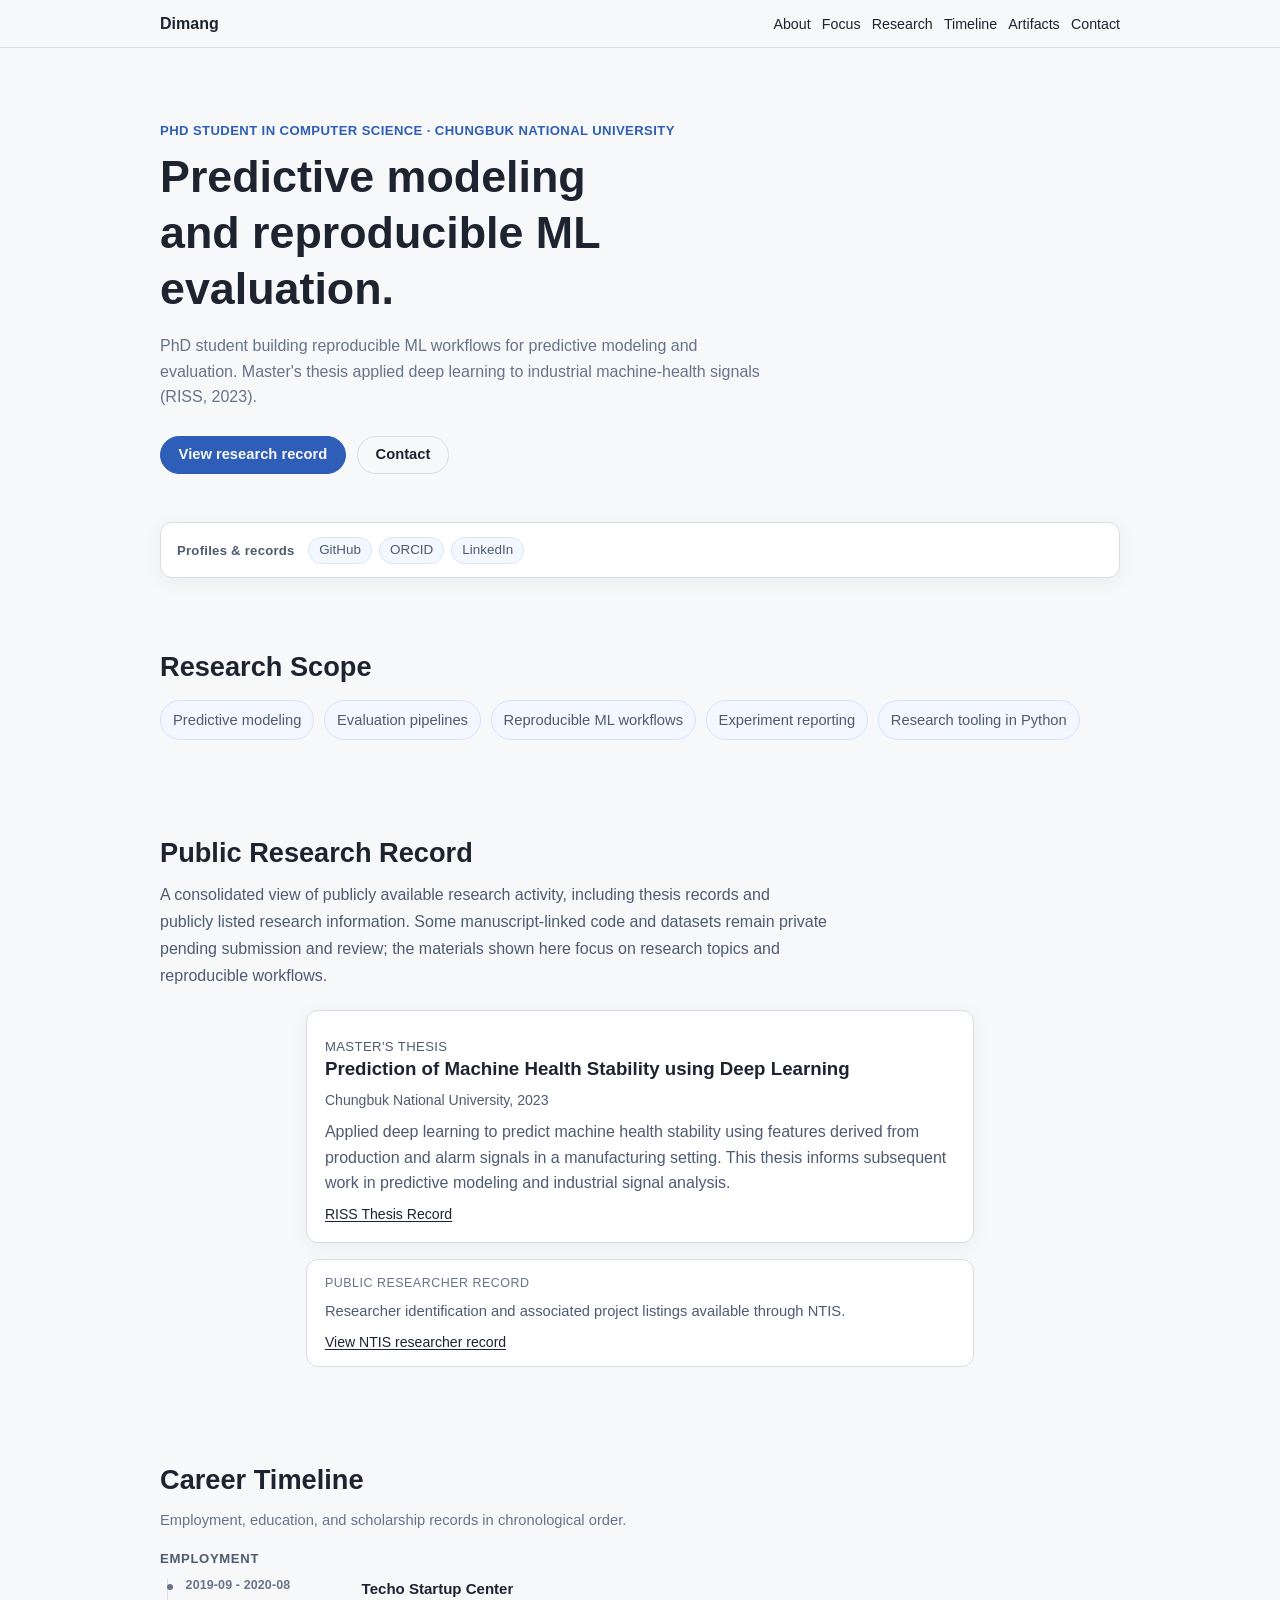
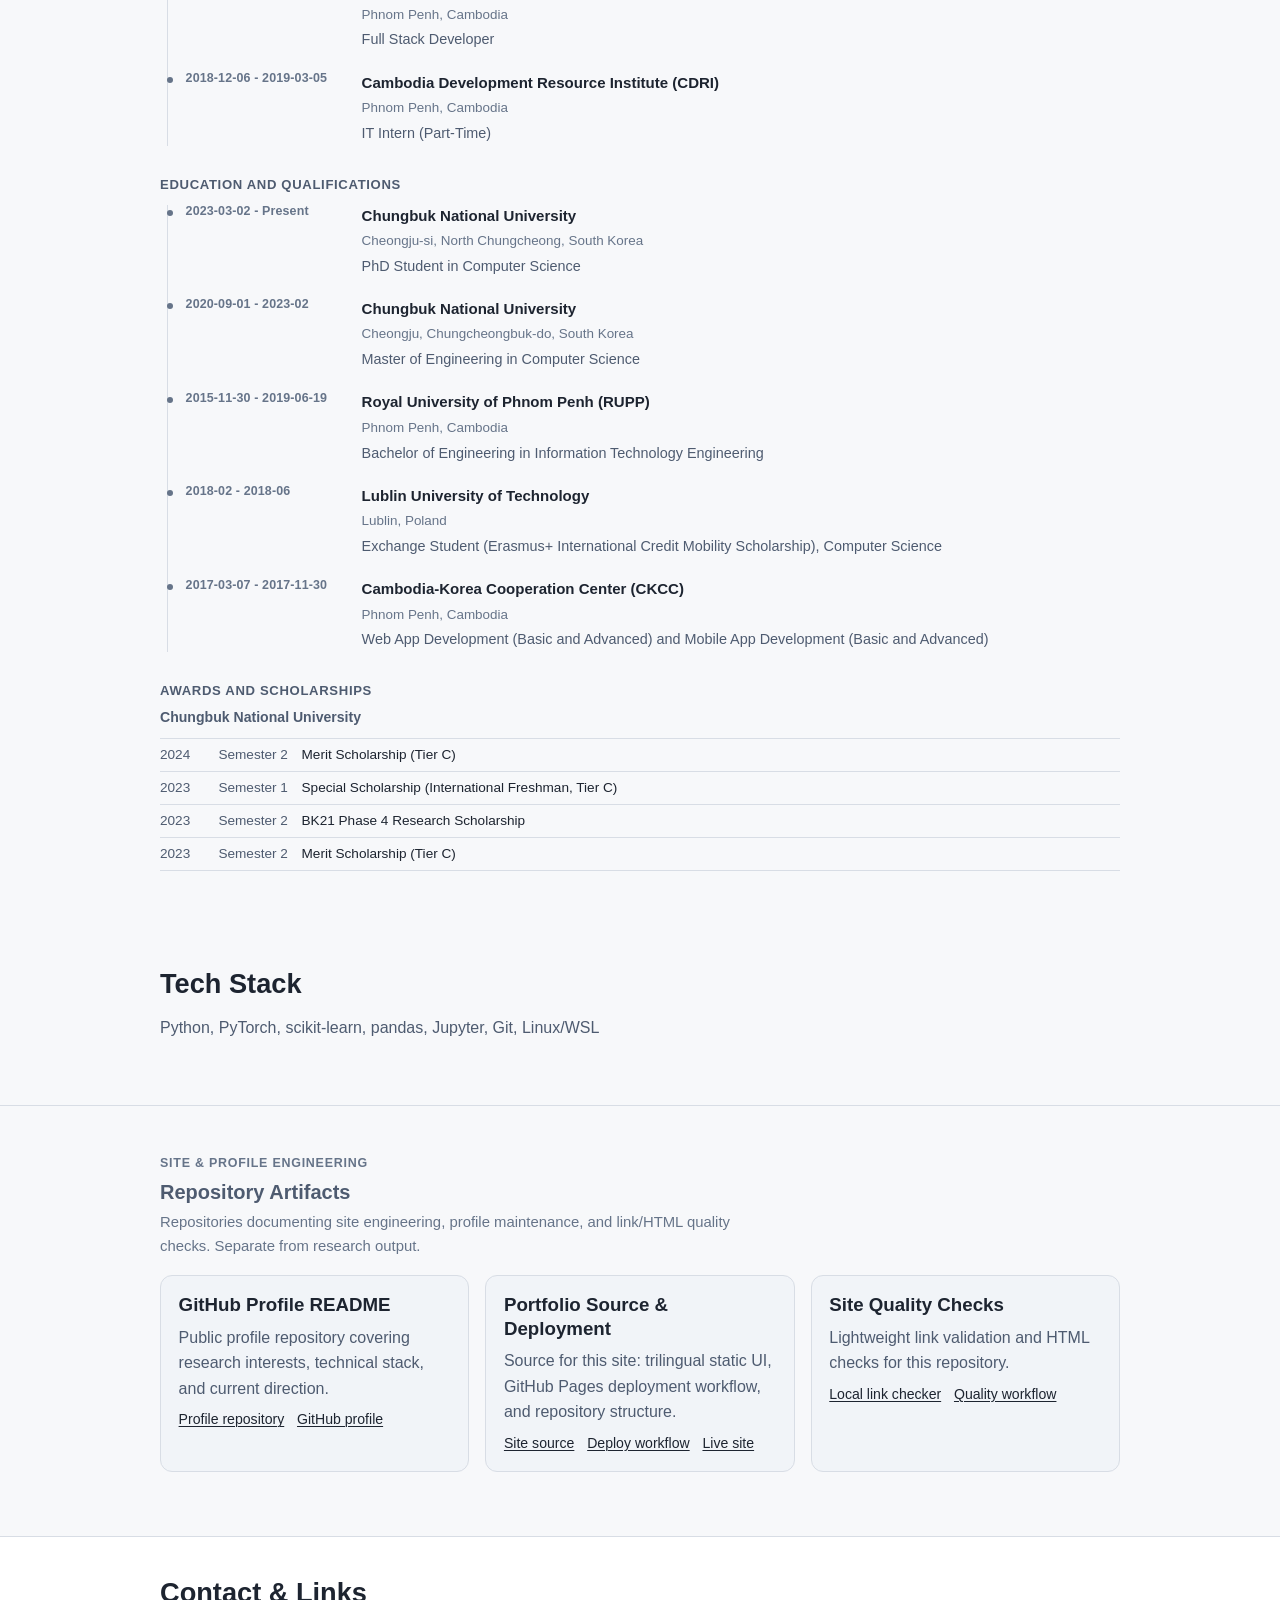
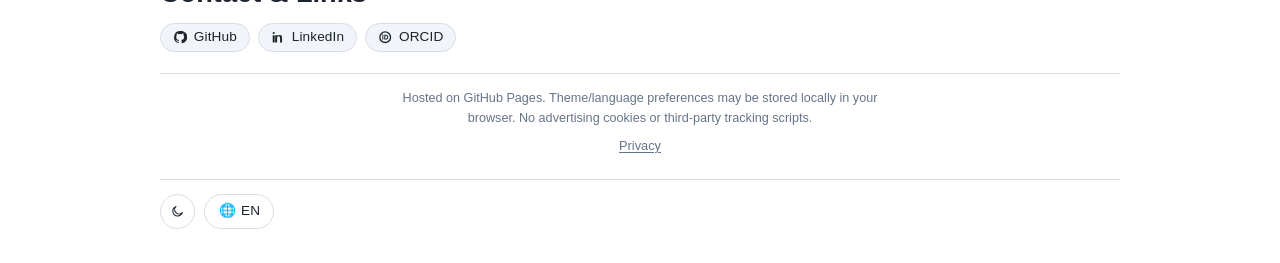
==== commit 7827005f: "fix: remove doctoral-role overclaim across all languages (EN/KO/KM) Agent-Logs-Url: https://github.c" ====
--- a/index.html
+++ b/index.html
@@ -4,10 +4,10 @@
     <meta charset="utf-8" />
     <meta name="viewport" content="width=device-width, initial-scale=1" />
     <meta name="format-detection" content="telephone=no" />
-    <title>Dimang Chhol | Computer Science PhD Researcher</title>
+    <title>Dimang Chhol | PhD Student in Computer Science</title>
     <meta
       name="description"
-      content="Computer Science PhD researcher focused on reproducible ML evaluation, predictive modeling, and research tooling in Python."
+      content="PhD student in Computer Science focused on reproducible ML evaluation, predictive modeling, and research tooling in Python."
     />
     <meta name="author" content="Dimang Chhol" />
     <link rel="canonical" href="https://dimangite.github.io/" />
@@ -15,10 +15,10 @@
     <meta name="theme-color" content="#0b0d10" media="(prefers-color-scheme: dark)" />
     <link rel="icon" href="favicon.svg" type="image/svg+xml" />
     <meta property="og:type" content="website" />
-    <meta property="og:title" content="Dimang Chhol | Computer Science PhD Researcher" />
+    <meta property="og:title" content="Dimang Chhol | PhD Student in Computer Science" />
     <meta
       property="og:description"
-      content="Computer Science PhD researcher focused on reproducible ML evaluation, predictive modeling, and research tooling in Python."
+      content="PhD student in Computer Science focused on reproducible ML evaluation, predictive modeling, and research tooling in Python."
     />
     <meta property="og:url" content="https://dimangite.github.io/" />
     <meta property="og:site_name" content="Dimang Chhol" />
@@ -135,7 +135,7 @@
       <section class="hero section" id="about" aria-labelledby="hero-title">
         <div class="container">
           <p class="eyebrow" data-i18n="heroEyebrow">
-            PhD Candidate · Computer Science · Chungbuk National University
+            PhD Student in Computer Science · Chungbuk National University
           </p>
           <h1 id="hero-title">
             <span data-i18n="heroTitle"
@@ -143,9 +143,8 @@
             >
           </h1>
           <p class="lead" data-i18n="heroLead">
-            Computer Science PhD researcher building Python evaluation pipelines and reporting
-            tooling for inspectable ML work. Master's thesis applied deep learning to industrial
-            machine-health signals (RISS, 2023).
+            PhD student building reproducible ML workflows for predictive modeling and evaluation.
+            Master's thesis applied deep learning to industrial machine-health signals (RISS, 2023).
           </p>
           <div class="hero-ctas">
             <a class="btn btn-primary" href="#research" data-i18n="heroCtaPrimary"
@@ -225,7 +224,7 @@
               <p class="thesis-label" data-i18n="thesisLabel">Master's Thesis</p>
               <h3 data-i18n="thesisTitle">Prediction of Machine Health Stability using Deep Learning</h3>
               <p class="thesis-meta" data-i18n="thesisMeta">Chungbuk National University, 2023</p>
-              <p data-i18n="thesisDesc">Applied deep learning to predict machine health stability using features derived from production and alarm signals in a manufacturing setting. Serves as foundational work for continued research on predictive modeling and industrial time-series signal analysis.</p>
+              <p data-i18n="thesisDesc">Applied deep learning to predict machine health stability using features derived from production and alarm signals in a manufacturing setting. This thesis informs subsequent work in predictive modeling and industrial signal analysis.</p>
               <p class="card-links">
                 <a href="https://www.riss.kr/link?id=T16622317" target="_blank" rel="noopener noreferrer" data-i18n="thesisLink">RISS Thesis Record</a>
               </p>
@@ -286,7 +285,7 @@
                 <article class="timeline-content">
                   <h4 class="timeline-heading" data-i18n="timelineInstCbu">Chungbuk National University</h4>
                   <p class="timeline-meta">Cheongju-si, North Chungcheong, South Korea</p>
-                  <p class="timeline-role" data-i18n="timelineEdu1Role">PhD in Computer Science</p>
+                  <p class="timeline-role" data-i18n="timelineEdu1Role">PhD Student in Computer Science</p>
                 </article>
               </li>
               <li class="timeline-item">
@@ -591,10 +590,10 @@
           navStack: "Tech Stack",
           navResearch: "Research",
           navContact: "Contact",
-          heroEyebrow: "PhD Candidate · Computer Science · Chungbuk National University",
+          heroEyebrow: "PhD Student in Computer Science · Chungbuk National University",
           heroTitle: "Predictive modeling and reproducible ML evaluation.",
           heroLead:
-            "Computer Science PhD researcher building Python evaluation pipelines and reporting tooling for inspectable ML work. Master's thesis applied deep learning to industrial machine-health signals (RISS, 2023).",
+            "PhD student building reproducible ML workflows for predictive modeling and evaluation. Master's thesis applied deep learning to industrial machine-health signals (RISS, 2023).",
           heroCtaPrimary: "View research record",
           heroCtaSecondary: "Contact",
           evidenceStripTitle: "Profiles & records",
@@ -642,7 +641,7 @@
           timelineInstCkcc: "Cambodia-Korea Cooperation Center (CKCC)",
           timelineEmp1Role: "Full Stack Developer",
           timelineEmp2Role: "IT Intern (Part-Time)",
-          timelineEdu1Role: "PhD in Computer Science",
+          timelineEdu1Role: "PhD Student in Computer Science",
           timelineEdu2Role: "Master of Engineering in Computer Science",
           timelineEdu3Role: "Bachelor of Engineering in Information Technology Engineering",
           timelineEdu4Role:
@@ -669,7 +668,7 @@
           thesisTitle: "Prediction of Machine Health Stability using Deep Learning",
           thesisMeta: "Chungbuk National University, 2023",
           thesisDesc:
-            "Applied deep learning to predict machine health stability using features derived from production and alarm signals in a manufacturing setting. Serves as foundational work for continued research on predictive modeling and industrial time-series signal analysis.",
+            "Applied deep learning to predict machine health stability using features derived from production and alarm signals in a manufacturing setting. This thesis informs subsequent work in predictive modeling and industrial signal analysis.",
           thesisLink: "RISS Thesis Record",
           secondaryEvidenceTitle: "Public Researcher Record",
           secondaryEvidenceBody:
@@ -704,7 +703,7 @@
           heroEyebrow: "박사과정 · 컴퓨터공학 · 충북대학교",
           heroTitle: "예측 모델링과 재현 가능한 ML 평가.",
           heroLead:
-            "검증 가능한 ML 연구를 위해 Python 기반 평가 파이프라인과 리포팅 도구를 구축하는 컴퓨터공학 박사과정 연구자. 석사 논문에서는 산업 기계 상태 신호에 딥러닝을 적용했습니다 (RISS, 2023).",
+            "예측 모델링 및 평가를 위한 재현 가능한 ML 워크플로우를 구축하는 컴퓨터공학 박사과정 학생. 석사 논문에서는 산업 기계 상태 신호에 딥러닝을 적용했습니다 (RISS, 2023).",
           heroCtaPrimary: "연구 기록 보기",
           heroCtaSecondary: "연락하기",
           evidenceStripTitle: "프로필 및 기록",
@@ -777,7 +776,7 @@
           thesisTitle: "Prediction of Machine Health Stability using Deep Learning",
           thesisMeta: "충북대학교, 2023",
           thesisDesc:
-            "제조 환경의 생산·알람 신호에서 도출한 특징을 활용해 딥러닝으로 기계 상태 안정성을 예측한 연구입니다. 예측 모델링과 산업 시계열 신호 분석 관련 후속 연구의 기반이 되는 작업입니다.",
+            "제조 환경의 생산·알람 신호에서 도출한 특징을 활용해 딥러닝으로 기계 상태 안정성을 예측한 연구입니다. 이 논문은 예측 모델링과 산업 시계열 신호 분석 관련 후속 연구에 정보를 제공합니다.",
           thesisLink: "RISS 논문 기록",
           secondaryEvidenceTitle: "공개 연구자 기록",
           secondaryEvidenceBody: "NTIS에 공개된 연구자 식별 정보 및 연계 과제 목록입니다.",
@@ -808,11 +807,11 @@
           navStack: "បណ្ដុំបច្ចេកវិទ្យា",
           navResearch: "ស្រាវជ្រាវ",
           navContact: "ទំនាក់ទំនង",
-          heroEyebrow: "បេក្ខជនបណ្ឌិត · វិទ្យាសាស្ត្រកុំព្យូទ័រ · Chungbuk National University",
+          heroEyebrow: "និស្សិតបណ្ឌិត · វិទ្យាសាស្ត្រកុំព្យូទ័រ · Chungbuk National University",
           heroTitle:
             "ការបង្កើតគំរូព្យាករណ៍ និងការវាយតម្លៃ ML ដែលអាចធ្វើឡើងវិញបាន។",
           heroLead:
-            "អ្នកស្រាវជ្រាវបណ្ឌិតផ្នែកវិទ្យាសាស្ត្រកុំព្យូទ័រ ដែលបង្កើត Python evaluation pipelines និង reporting tools សម្រាប់ការស្រាវជ្រាវ ML ដែលអាចត្រួតពិនិត្យបាន។ និក្ខេបបទអនុបណ្ឌិតបានអនុវត្ត deep learning ទៅលើសញ្ញាស្ថានភាពម៉ាស៊ីនឧស្សាហកម្ម (RISS, 2023)។",
+            "និស្សិតបណ្ឌិតផ្នែកវិទ្យាសាស្ត្រកុំព្យូទ័រ ដែលបង្កើត reproducible ML workflows សម្រាប់ predictive modeling និងការវាយតម្លៃ។ និក្ខេបបទអនុបណ្ឌិតបានអនុវត្ត deep learning ទៅលើសញ្ញាស្ថានភាពម៉ាស៊ីនឧស្សាហកម្ម (RISS, 2023)។",
           heroCtaPrimary: "មើលកំណត់ត្រាស្រាវជ្រាវ",
           heroCtaSecondary: "ទំនាក់ទំនង",
           evidenceStripTitle: "ប្រវត្តិរូប និងកំណត់ត្រា",
@@ -887,7 +886,7 @@
           thesisTitle: "Prediction of Machine Health Stability using Deep Learning",
           thesisMeta: "Chungbuk National University, 2023",
           thesisDesc:
-            "ការអនុវត្ត deep learning ដើម្បីព្យាករណ៍ស្ថិរភាពស្ថានភាពម៉ាស៊ីន ដោយប្រើលក្ខណៈដែលទាញចេញពីសញ្ញាផលិតកម្ម និងសញ្ញាព្រមាន នៅក្នុងបរិបទផលិតកម្ម។ ជាការងារមូលដ្ឋានសម្រាប់ការស្រាវជ្រាវបន្តទាក់ទងនឹង predictive modeling និងការវិភាគសញ្ញា time-series ឧស្សាហកម្ម។",
+            "ការអនុវត្ត deep learning ដើម្បីព្យាករណ៍ស្ថិរភាពស្ថានភាពម៉ាស៊ីន ដោយប្រើលក្ខណៈដែលទាញចេញពីសញ្ញាផលិតកម្ម និងសញ្ញាព្រមាន នៅក្នុងបរិបទផលិតកម្ម។ និក្ខេបបទនេះផ្ដល់ព័ត៌មានដល់ការស្រាវជ្រាវបន្ត ទាក់ទងនឹង predictive modeling និងការវិភាគសញ្ញា time-series ឧស្សាហកម្ម។",
           thesisLink: "កំណត់ត្រានិក្ខេបបទ RISS",
           secondaryEvidenceTitle: "កំណត់ត្រាអ្នកស្រាវជ្រាវសាធារណៈ",
           secondaryEvidenceBody:
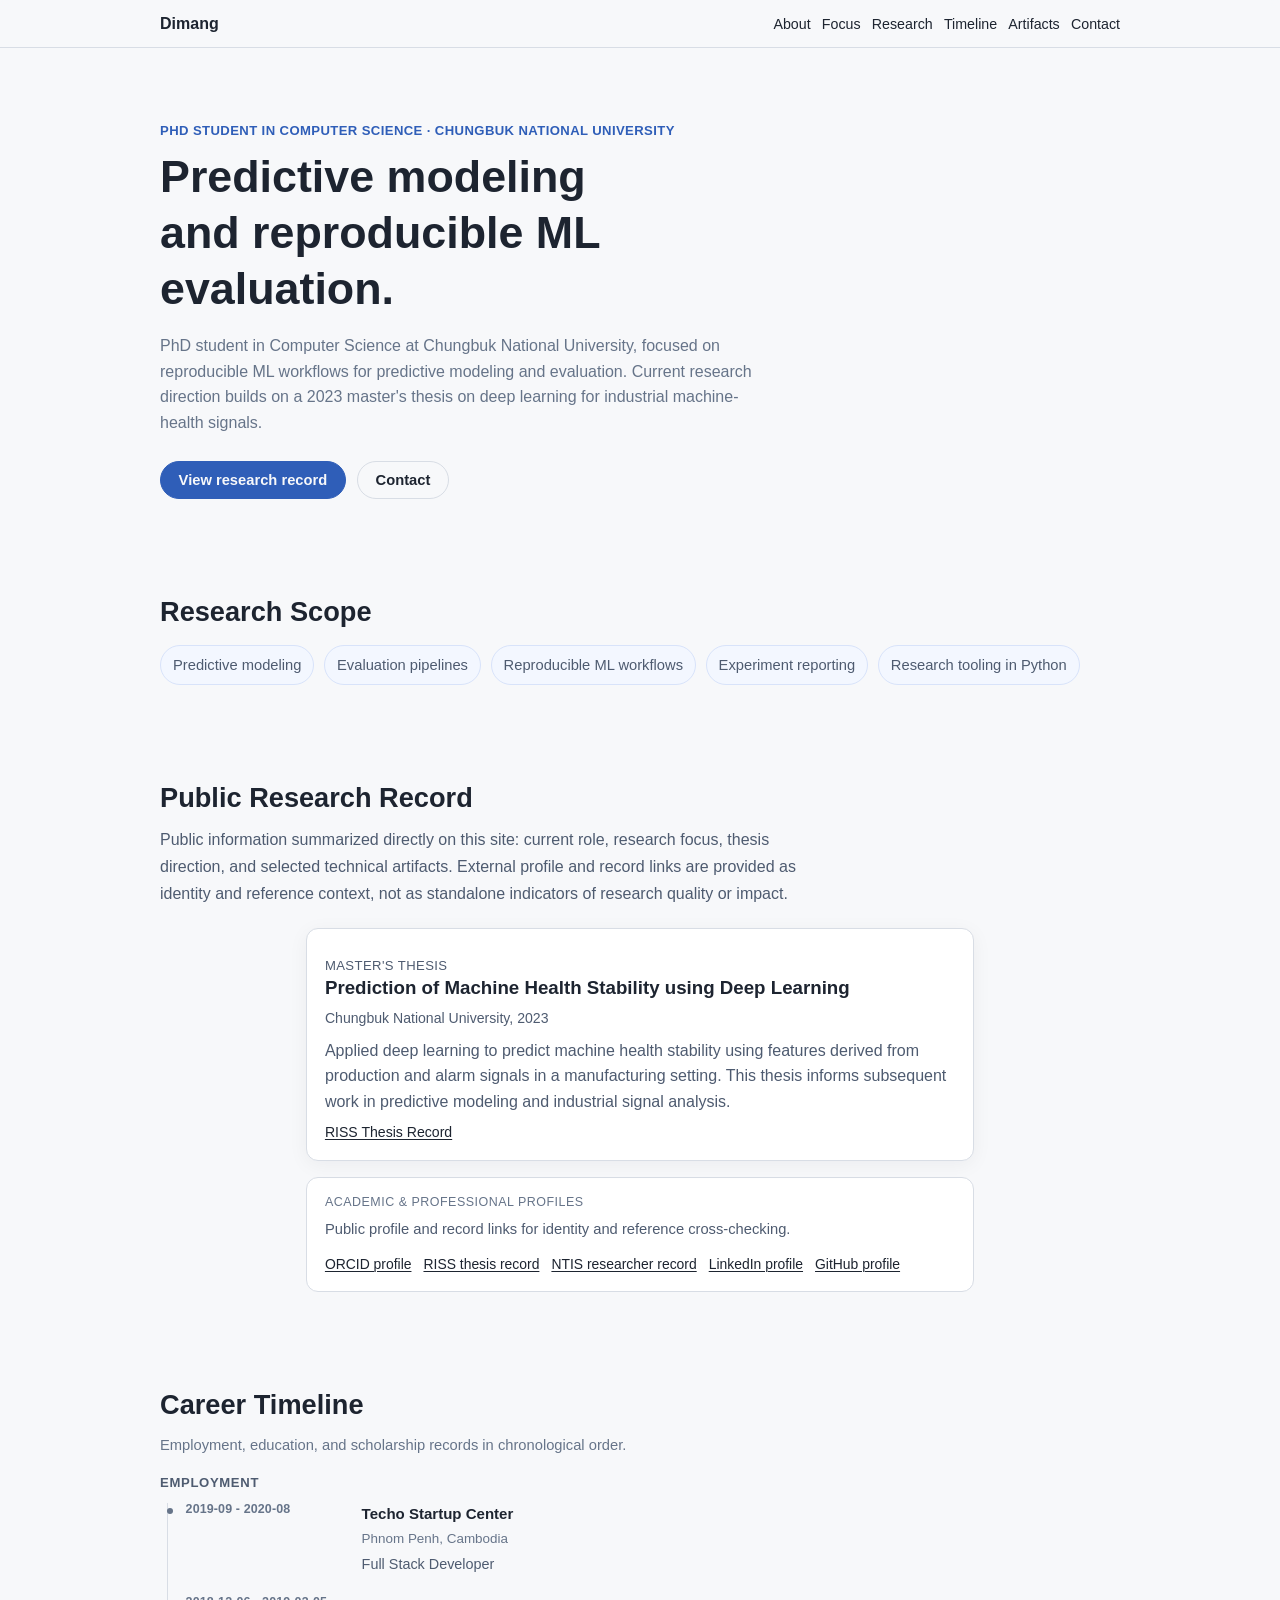
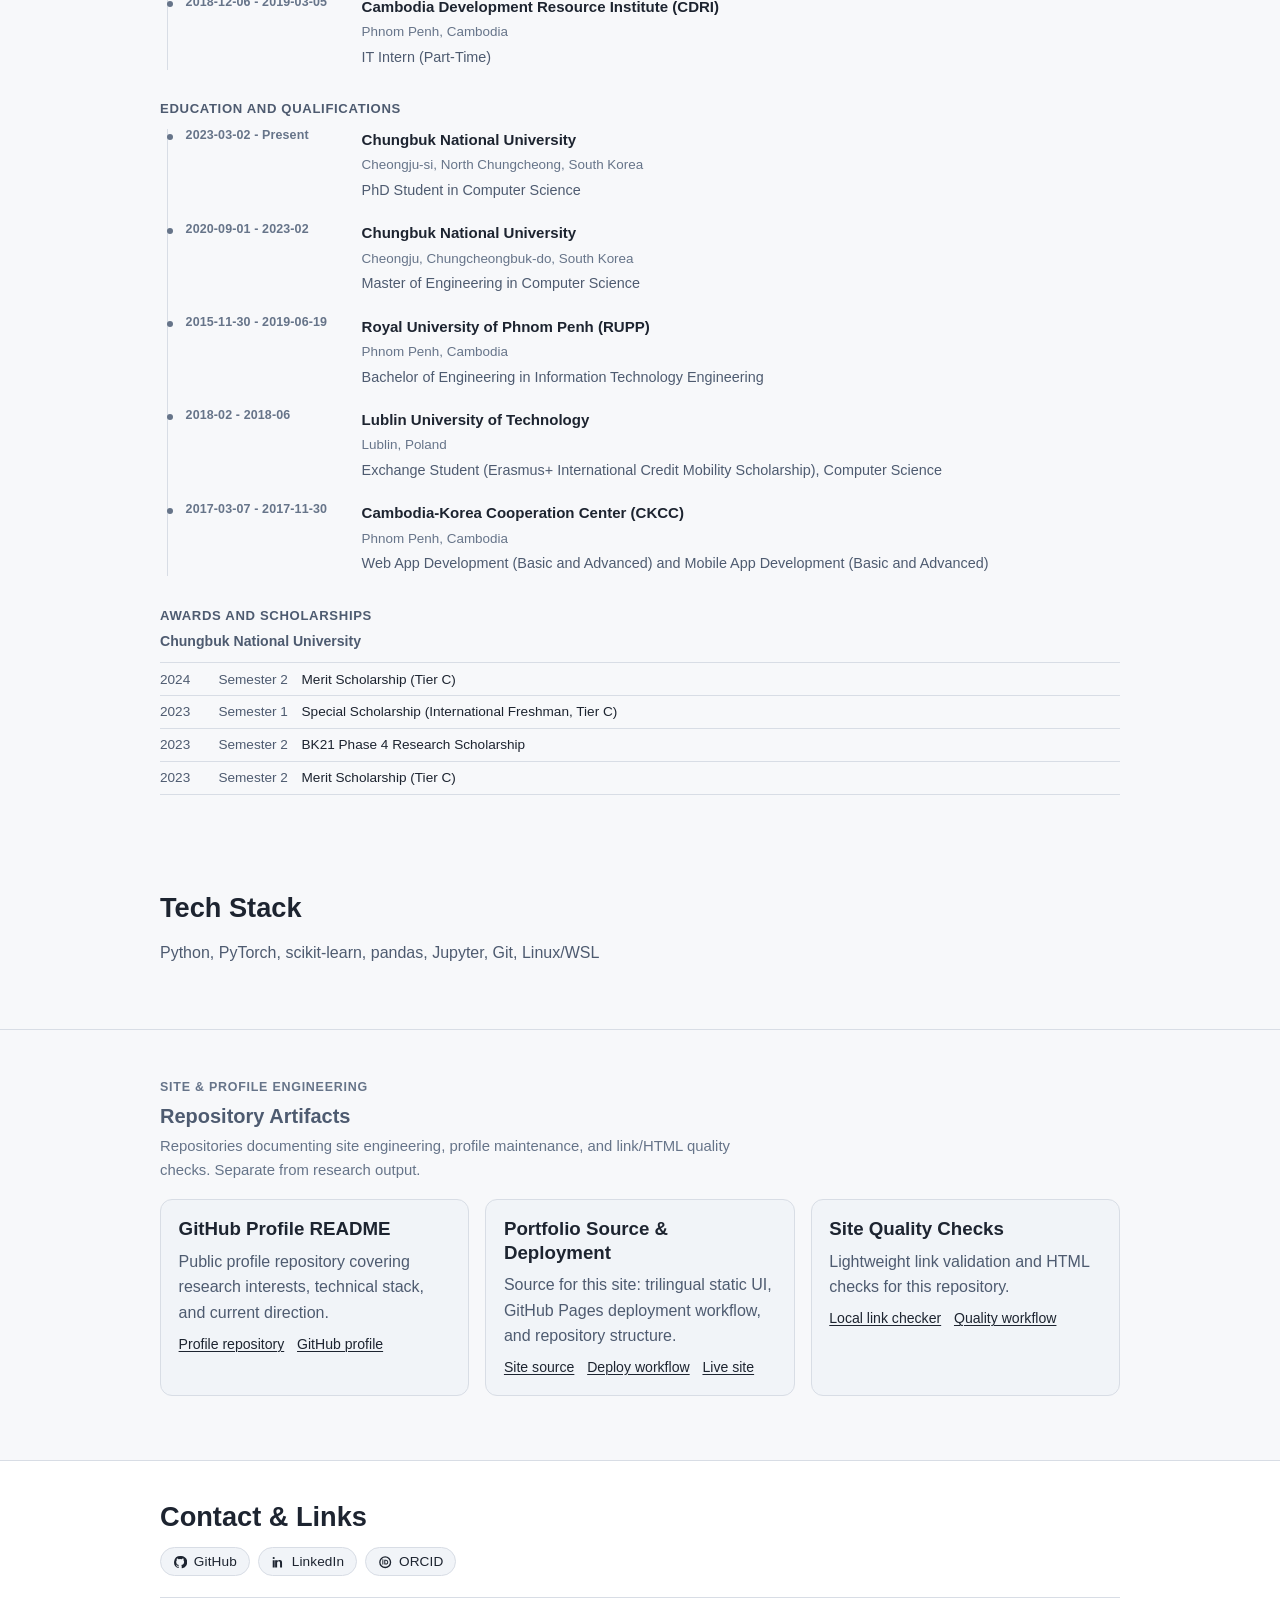
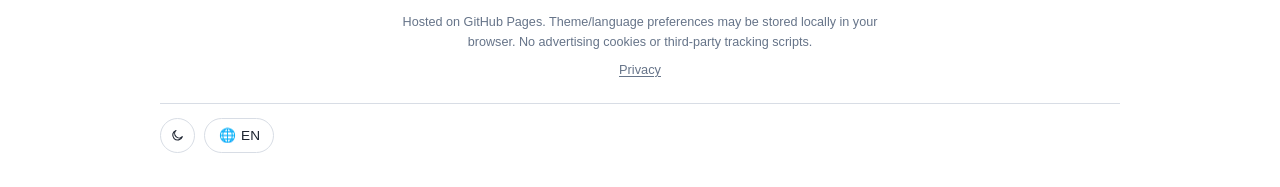
==== commit bfad6c0e: "Refine credibility framing and add identity structured data Agent-Logs-Url: https://github.com/diman" ====
--- a/index.html
+++ b/index.html
@@ -4,10 +4,10 @@
     <meta charset="utf-8" />
     <meta name="viewport" content="width=device-width, initial-scale=1" />
     <meta name="format-detection" content="telephone=no" />
-    <title>Dimang Chhol | PhD Student in Computer Science</title>
+    <title>Dimang Chhol | PhD Student Portfolio</title>
     <meta
       name="description"
-      content="PhD student in Computer Science focused on reproducible ML evaluation, predictive modeling, and research tooling in Python."
+      content="Portfolio of Dimang Chhol, a PhD student in Computer Science at Chungbuk National University focused on reproducible ML evaluation, predictive modeling, and Python research tooling."
     />
     <meta name="author" content="Dimang Chhol" />
     <link rel="canonical" href="https://dimangite.github.io/" />
@@ -15,13 +15,33 @@
     <meta name="theme-color" content="#0b0d10" media="(prefers-color-scheme: dark)" />
     <link rel="icon" href="favicon.svg" type="image/svg+xml" />
     <meta property="og:type" content="website" />
-    <meta property="og:title" content="Dimang Chhol | PhD Student in Computer Science" />
+    <meta property="og:title" content="Dimang Chhol | PhD Student Portfolio" />
     <meta
       property="og:description"
-      content="PhD student in Computer Science focused on reproducible ML evaluation, predictive modeling, and research tooling in Python."
+      content="Portfolio of Dimang Chhol, a PhD student in Computer Science at Chungbuk National University focused on reproducible ML evaluation, predictive modeling, and Python research tooling."
     />
     <meta property="og:url" content="https://dimangite.github.io/" />
     <meta property="og:site_name" content="Dimang Chhol" />
+    <script type="application/ld+json">
+      {
+        "@context": "https://schema.org",
+        "@type": "Person",
+        "name": "Dimang Chhol",
+        "url": "https://dimangite.github.io/",
+        "jobTitle": "PhD Student in Computer Science",
+        "affiliation": {
+          "@type": "CollegeOrUniversity",
+          "name": "Chungbuk National University"
+        },
+        "sameAs": [
+          "https://github.com/dimangite",
+          "https://www.linkedin.com/in/dimangchhol/",
+          "https://orcid.org/0000-0002-2650-7569",
+          "https://www.riss.kr/link?id=T16622317",
+          "https://www.ntis.go.kr/ThSearchTotalList.do?sort=&ntisYn=&originalSearchWord=&originalSearchGubun=&searchWord=CHHOL+DIMANG"
+        ]
+      }
+    </script>
     <script>
       (function () {
         const rootElement = document.documentElement;
@@ -143,56 +163,15 @@
             >
           </h1>
           <p class="lead" data-i18n="heroLead">
-            PhD student building reproducible ML workflows for predictive modeling and evaluation.
-            Master's thesis applied deep learning to industrial machine-health signals (RISS, 2023).
+            PhD student in Computer Science at Chungbuk National University, focused on reproducible
+            ML workflows for predictive modeling and evaluation. Current research direction builds on
+            a 2023 master's thesis on deep learning for industrial machine-health signals.
           </p>
           <div class="hero-ctas">
             <a class="btn btn-primary" href="#research" data-i18n="heroCtaPrimary"
               >View research record</a
             >
             <a class="btn btn-secondary" href="#contact" data-i18n="heroCtaSecondary">Contact</a>
-          </div>
-        </div>
-      </section>
-
-      <section class="section evidence-strip-section" aria-labelledby="evidence-strip-title">
-        <div class="container">
-          <div class="evidence-strip" role="navigation" aria-labelledby="evidence-strip-title">
-            <p class="evidence-strip-label" id="evidence-strip-title" data-i18n="evidenceStripTitle">
-              Profiles &amp; records
-            </p>
-            <ul class="evidence-strip-list">
-              <li>
-                <a
-                  class="evidence-pill"
-                  href="https://github.com/dimangite"
-                  target="_blank"
-                  rel="noopener noreferrer"
-                  data-i18n="evidenceLinkGithub"
-                  >GitHub</a
-                >
-              </li>
-              <li>
-                <a
-                  class="evidence-pill"
-                  href="https://orcid.org/0000-0002-2650-7569"
-                  target="_blank"
-                  rel="noopener noreferrer"
-                  data-i18n="evidenceLinkOrcid"
-                  >ORCID</a
-                >
-              </li>
-              <li>
-                <a
-                  class="evidence-pill"
-                  href="https://www.linkedin.com/in/dimangchhol/"
-                  target="_blank"
-                  rel="noopener noreferrer"
-                  data-i18n="evidenceLinkLinkedin"
-                  >LinkedIn</a
-                >
-              </li>
-            </ul>
           </div>
         </div>
       </section>
@@ -214,10 +193,10 @@
         <div class="container">
           <h2 id="research-title" data-i18n="researchTitle">Public Research Record</h2>
           <p class="research-note-text" data-i18n="researchDesc">
-            A consolidated view of publicly available research activity, including thesis records
-            and publicly listed research information. Some manuscript-linked code and datasets
-            remain private pending submission and review; the materials shown here focus on
-            research topics and reproducible workflows.
+            Public information summarized directly on this site: current role, research focus, thesis
+            direction, and selected technical artifacts. External profile and record links are
+            provided as identity and reference context, not as standalone indicators of research
+            quality or impact.
           </p>
           <ul class="card-grid thesis-grid">
             <li class="card">
@@ -231,11 +210,25 @@
             </li>
           </ul>
           <aside class="research-secondary" aria-labelledby="research-secondary-title">
-            <p class="research-secondary-eyebrow" id="research-secondary-title" data-i18n="secondaryEvidenceTitle">Public Researcher Record</p>
-            <p class="research-secondary-body" data-i18n="secondaryEvidenceBody">Researcher identification and associated project listings available through NTIS.</p>
-            <p class="research-secondary-link card-links">
-              <a href="https://www.ntis.go.kr/ThSearchTotalList.do?sort=&ntisYn=&originalSearchWord=&originalSearchGubun=&searchWord=CHHOL+DIMANG" target="_blank" rel="noopener noreferrer" data-i18n="secondaryEvidenceLink">View NTIS researcher record</a>
-            </p>
+            <p class="research-secondary-eyebrow" id="research-secondary-title" data-i18n="secondaryEvidenceTitle">Academic &amp; Professional Profiles</p>
+            <p class="research-secondary-body" data-i18n="secondaryEvidenceBody">Public profile and record links for identity and reference cross-checking.</p>
+            <ul class="research-profile-links">
+              <li>
+                <a href="https://orcid.org/0000-0002-2650-7569" target="_blank" rel="noopener noreferrer" data-i18n="profileLinkOrcid">ORCID profile</a>
+              </li>
+              <li>
+                <a href="https://www.riss.kr/link?id=T16622317" target="_blank" rel="noopener noreferrer" data-i18n="profileLinkRiss">RISS thesis record</a>
+              </li>
+              <li>
+                <a href="https://www.ntis.go.kr/ThSearchTotalList.do?sort=&ntisYn=&originalSearchWord=&originalSearchGubun=&searchWord=CHHOL+DIMANG" target="_blank" rel="noopener noreferrer" data-i18n="profileLinkNtis">NTIS researcher record</a>
+              </li>
+              <li>
+                <a href="https://www.linkedin.com/in/dimangchhol/" target="_blank" rel="noopener noreferrer" data-i18n="profileLinkLinkedin">LinkedIn profile</a>
+              </li>
+              <li>
+                <a href="https://github.com/dimangite" target="_blank" rel="noopener noreferrer" data-i18n="profileLinkGithub">GitHub profile</a>
+              </li>
+            </ul>
           </aside>
         </div>
       </section>
@@ -593,13 +586,9 @@
           heroEyebrow: "PhD Student in Computer Science · Chungbuk National University",
           heroTitle: "Predictive modeling and reproducible ML evaluation.",
           heroLead:
-            "PhD student building reproducible ML workflows for predictive modeling and evaluation. Master's thesis applied deep learning to industrial machine-health signals (RISS, 2023).",
+            "PhD student in Computer Science at Chungbuk National University, focused on reproducible ML workflows for predictive modeling and evaluation. Current research direction builds on a 2023 master's thesis on deep learning for industrial machine-health signals.",
           heroCtaPrimary: "View research record",
           heroCtaSecondary: "Contact",
-          evidenceStripTitle: "Profiles & records",
-          evidenceLinkGithub: "GitHub",
-          evidenceLinkOrcid: "ORCID",
-          evidenceLinkLinkedin: "LinkedIn",
           focusTitle: "Research Scope",
           focusTag1: "Predictive modeling",
           focusTag2: "Evaluation pipelines",
@@ -660,7 +649,7 @@
           stackDesc: "Python, PyTorch, scikit-learn, pandas, Jupyter, Git, Linux/WSL",
           researchTitle: "Public Research Record",
           researchDesc:
-            "A consolidated view of publicly available research activity, including thesis records and publicly listed research information. Some manuscript-linked code and datasets remain private pending submission and review; the materials shown here focus on research topics and reproducible workflows.",
+            "Public information summarized directly on this site: current role, research focus, thesis direction, and selected technical artifacts. External profile and record links are provided as identity and reference context, not as standalone indicators of research quality or impact.",
           privacyNote:
             "Hosted on GitHub Pages. Theme/language preferences may be stored locally in your browser. No advertising cookies or third-party tracking scripts.",
           privacyLinkLabel: "Privacy",
@@ -670,10 +659,14 @@
           thesisDesc:
             "Applied deep learning to predict machine health stability using features derived from production and alarm signals in a manufacturing setting. This thesis informs subsequent work in predictive modeling and industrial signal analysis.",
           thesisLink: "RISS Thesis Record",
-          secondaryEvidenceTitle: "Public Researcher Record",
+          secondaryEvidenceTitle: "Academic & Professional Profiles",
           secondaryEvidenceBody:
-            "Researcher identification and associated project listings available through NTIS.",
-          secondaryEvidenceLink: "View NTIS researcher record",
+            "Public profile and record links for identity and reference cross-checking.",
+          profileLinkOrcid: "ORCID profile",
+          profileLinkRiss: "RISS thesis record",
+          profileLinkNtis: "NTIS researcher record",
+          profileLinkLinkedin: "LinkedIn profile",
+          profileLinkGithub: "GitHub profile",
           contactTitle: "Contact & Links",
           contactGithubAria: "Open GitHub profile",
           contactGithubLabel: "GitHub",
@@ -703,13 +696,9 @@
           heroEyebrow: "박사과정 · 컴퓨터공학 · 충북대학교",
           heroTitle: "예측 모델링과 재현 가능한 ML 평가.",
           heroLead:
-            "예측 모델링 및 평가를 위한 재현 가능한 ML 워크플로우를 구축하는 컴퓨터공학 박사과정 학생. 석사 논문에서는 산업 기계 상태 신호에 딥러닝을 적용했습니다 (RISS, 2023).",
+            "충북대학교 컴퓨터공학 박사과정으로, 예측 모델링과 평가를 위한 재현 가능한 ML 워크플로우를 연구합니다. 현재 연구 방향은 산업 기계 상태 신호에 딥러닝을 적용한 2023년 석사 논문을 기반으로 확장하고 있습니다.",
           heroCtaPrimary: "연구 기록 보기",
           heroCtaSecondary: "연락하기",
-          evidenceStripTitle: "프로필 및 기록",
-          evidenceLinkGithub: "GitHub",
-          evidenceLinkOrcid: "ORCID",
-          evidenceLinkLinkedin: "LinkedIn",
           focusTitle: "연구 범위",
           focusTag1: "예측 모델링",
           focusTag2: "평가 파이프라인",
@@ -768,7 +757,7 @@
           stackDesc: "Python, PyTorch, scikit-learn, pandas, Jupyter, Git, Linux/WSL",
           researchTitle: "공개 연구 기록",
           researchDesc:
-            "공개 가능한 연구 이력을 한곳에 정리한 기록으로, 학위논문 기록과 공공 연구 정보를 포함합니다. 일부 논문 연계 코드와 데이터셋은 제출·심사 일정에 따라 비공개로 유지될 수 있으며, 공개된 자료는 연구 주제와 재현 가능한 작업 흐름을 중심으로 구성되어 있습니다.",
+            "이 사이트에서 직접 정리한 공개 정보입니다: 현재 역할, 연구 초점, 논문 방향, 그리고 선별된 기술 아티팩트. 외부 프로필 및 기록 링크는 연구 품질·영향의 단독 근거가 아니라, 신원 및 참조 확인을 위한 보조 정보로 제공합니다.",
           privacyNote:
             "이 사이트는 GitHub Pages에서 호스팅됩니다. 테마·언어 환경설정은 브라우저 로컬 저장소에 저장될 수 있습니다. 광고 쿠키 및 제3자 추적 스크립트는 사용하지 않습니다.",
           privacyLinkLabel: "개인정보",
@@ -778,9 +767,13 @@
           thesisDesc:
             "제조 환경의 생산·알람 신호에서 도출한 특징을 활용해 딥러닝으로 기계 상태 안정성을 예측한 연구입니다. 이 논문은 예측 모델링과 산업 시계열 신호 분석 관련 후속 연구에 정보를 제공합니다.",
           thesisLink: "RISS 논문 기록",
-          secondaryEvidenceTitle: "공개 연구자 기록",
-          secondaryEvidenceBody: "NTIS에 공개된 연구자 식별 정보 및 연계 과제 목록입니다.",
-          secondaryEvidenceLink: "NTIS 연구자 기록 보기",
+          secondaryEvidenceTitle: "학술·전문 프로필",
+          secondaryEvidenceBody: "신원 및 참고 확인을 위한 공개 프로필·기록 링크입니다.",
+          profileLinkOrcid: "ORCID 프로필",
+          profileLinkRiss: "RISS 논문 기록",
+          profileLinkNtis: "NTIS 연구자 기록",
+          profileLinkLinkedin: "LinkedIn 프로필",
+          profileLinkGithub: "GitHub 프로필",
           contactTitle: "연락처 및 링크",
           contactGithubAria: "GitHub 프로필 열기",
           contactGithubLabel: "GitHub",
@@ -811,13 +804,9 @@
           heroTitle:
             "ការបង្កើតគំរូព្យាករណ៍ និងការវាយតម្លៃ ML ដែលអាចធ្វើឡើងវិញបាន។",
           heroLead:
-            "និស្សិតបណ្ឌិតផ្នែកវិទ្យាសាស្ត្រកុំព្យូទ័រ ដែលបង្កើត reproducible ML workflows សម្រាប់ predictive modeling និងការវាយតម្លៃ។ និក្ខេបបទអនុបណ្ឌិតបានអនុវត្ត deep learning ទៅលើសញ្ញាស្ថានភាពម៉ាស៊ីនឧស្សាហកម្ម (RISS, 2023)។",
+            "និស្សិតបណ្ឌិតផ្នែកវិទ្យាសាស្ត្រកុំព្យូទ័រ នៅ Chungbuk National University ដែលផ្តោតលើ reproducible ML workflows សម្រាប់ predictive modeling និងការវាយតម្លៃ។ ទិសដៅស្រាវជ្រាវបច្ចុប្បន្ន បន្តពីនិក្ខេបបទអនុបណ្ឌិតឆ្នាំ 2023 អំពី deep learning សម្រាប់សញ្ញាស្ថានភាពម៉ាស៊ីនឧស្សាហកម្ម។",
           heroCtaPrimary: "មើលកំណត់ត្រាស្រាវជ្រាវ",
           heroCtaSecondary: "ទំនាក់ទំនង",
-          evidenceStripTitle: "ប្រវត្តិរូប និងកំណត់ត្រា",
-          evidenceLinkGithub: "GitHub",
-          evidenceLinkOrcid: "ORCID",
-          evidenceLinkLinkedin: "LinkedIn",
           focusTitle: "វិសាលភាពស្រាវជ្រាវ",
           focusTag1: "ការបង្កើតគំរូព្យាករណ៍",
           focusTag2: "Evaluation pipelines",
@@ -878,7 +867,7 @@
           stackDesc: "Python, PyTorch, scikit-learn, pandas, Jupyter, Git, Linux/WSL",
           researchTitle: "កំណត់ត្រាស្រាវជ្រាវសាធារណៈ",
           researchDesc:
-            "ទិដ្ឋភាពសង្ខេបនៃសកម្មភាពស្រាវជ្រាវដែលអាចបង្ហាញជាសាធារណៈ រួមមានកំណត់ត្រានិក្ខេបបទ និងព័ត៌មានស្រាវជ្រាវសាធារណៈ។ កូដ និងសំណុំទិន្នន័យមួយចំនួនដែលភ្ជាប់នឹងឯកសារស្រាវជ្រាវ អាចនៅតែជាឯកជន រហូតដល់ការដាក់បញ្ជូន និងការត្រួតពិនិត្យបានបញ្ចប់។ សម្ភារៈសាធារណៈដែលបង្ហាញនៅទីនេះ ផ្ដោតលើប្រធានបទស្រាវជ្រាវ និងលំហូរការងារដែលអាចផលិតឡើងវិញបាន។",
+            "ព័ត៌មានសាធារណៈដែលបានសង្ខេបផ្ទាល់នៅលើគេហទំព័រនេះ៖ តួនាទីបច្ចុប្បន្ន ទិសដៅស្រាវជ្រាវ និក្ខេបបទ និងសម្ភារៈបច្ចេកទេសដែលបានជ្រើសរើស។ តំណភ្ជាប់ទៅប្រវត្តិរូប និងកំណត់ត្រាខាងក្រៅ ត្រូវបានដាក់សម្រាប់ផ្ទៀងផ្ទាត់អត្តសញ្ញាណ និងយោងបន្ថែម ប៉ុណ្ណោះ។",
           privacyNote:
             "គេហទំព័រនេះបង្ហោះលើ GitHub Pages។ ចំណូលចិត្ត Theme/Language អាចត្រូវបានរក្សាទុកក្នុង Local Storage នៃកម្មវិធីរុករករបស់អ្នក។ គេហទំព័រនេះមិនប្រើ advertising cookies ឬ third-party tracking scripts ទេ។",
           privacyLinkLabel: "ឯកជនភាព",
@@ -888,10 +877,14 @@
           thesisDesc:
             "ការអនុវត្ត deep learning ដើម្បីព្យាករណ៍ស្ថិរភាពស្ថានភាពម៉ាស៊ីន ដោយប្រើលក្ខណៈដែលទាញចេញពីសញ្ញាផលិតកម្ម និងសញ្ញាព្រមាន នៅក្នុងបរិបទផលិតកម្ម។ និក្ខេបបទនេះផ្ដល់ព័ត៌មានដល់ការស្រាវជ្រាវបន្ត ទាក់ទងនឹង predictive modeling និងការវិភាគសញ្ញា time-series ឧស្សាហកម្ម។",
           thesisLink: "កំណត់ត្រានិក្ខេបបទ RISS",
-          secondaryEvidenceTitle: "កំណត់ត្រាអ្នកស្រាវជ្រាវសាធារណៈ",
+          secondaryEvidenceTitle: "ប្រវត្តិរូបវិជ្ជាជីវៈ និងស្រាវជ្រាវ",
           secondaryEvidenceBody:
-            "ព័ត៌មានអត្តសញ្ញាណអ្នកស្រាវជ្រាវ និងបញ្ជីគម្រោងពាក់ព័ន្ធ ដែលមាននៅលើ NTIS។",
-          secondaryEvidenceLink: "មើលកំណត់ត្រាអ្នកស្រាវជ្រាវ NTIS",
+            "តំណប្រវត្តិរូប និងកំណត់ត្រាសាធារណៈ សម្រាប់ផ្ទៀងផ្ទាត់អត្តសញ្ញាណ និងយោងបន្ថែម។",
+          profileLinkOrcid: "ប្រវត្តិរូប ORCID",
+          profileLinkRiss: "កំណត់ត្រានិក្ខេបបទ RISS",
+          profileLinkNtis: "កំណត់ត្រាអ្នកស្រាវជ្រាវ NTIS",
+          profileLinkLinkedin: "ប្រវត្តិរូប LinkedIn",
+          profileLinkGithub: "ប្រវត្តិរូប GitHub",
           contactTitle: "ទំនាក់ទំនង និងតំណ",
           contactGithubAria: "បើកប្រវត្តិរូប GitHub",
           contactGithubLabel: "GitHub",
--- a/styles.css
+++ b/styles.css
@@ -325,62 +325,7 @@
   padding-top: 4.5rem;
 }
 
-.evidence-strip-section {
-  padding-top: 0;
-  padding-bottom: 1.5rem;
-}
-
-.evidence-strip {
-  display: flex;
-  flex-wrap: wrap;
-  gap: 0.55rem 0.85rem;
-  align-items: center;
-  padding: 0.85rem 1rem;
-  border: 1px solid var(--border);
-  border-radius: var(--radius);
-  background: var(--surface);
-  box-shadow: var(--shadow);
-}
-
-.evidence-strip-label {
-  margin: 0;
-  color: var(--text-secondary);
-  font-size: 0.82rem;
-  font-weight: 600;
-  letter-spacing: 0.02em;
-}
-
-.evidence-strip-list {
-  list-style: none;
-  display: flex;
-  flex-wrap: wrap;
-  gap: 0.45rem;
-  margin: 0;
-  padding: 0;
-}
-
-.evidence-pill {
-  display: inline-flex;
-  align-items: center;
-  padding: 0.26rem 0.62rem;
-  border: 1px solid var(--chip-border);
-  border-radius: 999px;
-  background: var(--chip-bg);
-  color: var(--text-secondary);
-  text-decoration: none;
-  font-size: 0.84rem;
-  line-height: 1.2;
-  font-weight: 500;
-}
-
-.evidence-pill:hover,
-.evidence-pill:focus-visible {
-  color: var(--accent);
-  border-color: var(--accent);
-  text-decoration: none;
-}
-
-.eyebrow {
+.eyebrow {
   margin: 0;
   font-weight: 600;
   letter-spacing: 0.03em;
@@ -873,9 +818,24 @@
   line-height: 1.55;
 }
 
-.research-secondary-link {
-  margin: 0.55rem 0 0;
-}
+.research-profile-links {
+  list-style: none;
+  margin: 0.6rem 0 0;
+  padding: 0;
+  display: flex;
+  flex-wrap: wrap;
+  gap: 0.45rem 0.75rem;
+}
+
+.research-profile-links a {
+  color: var(--text);
+  font-size: 0.87rem;
+}
+
+.research-profile-links a:hover,
+.research-profile-links a:focus-visible {
+  color: var(--accent);
+}
 
 @media (max-width: 920px) {
   .card {
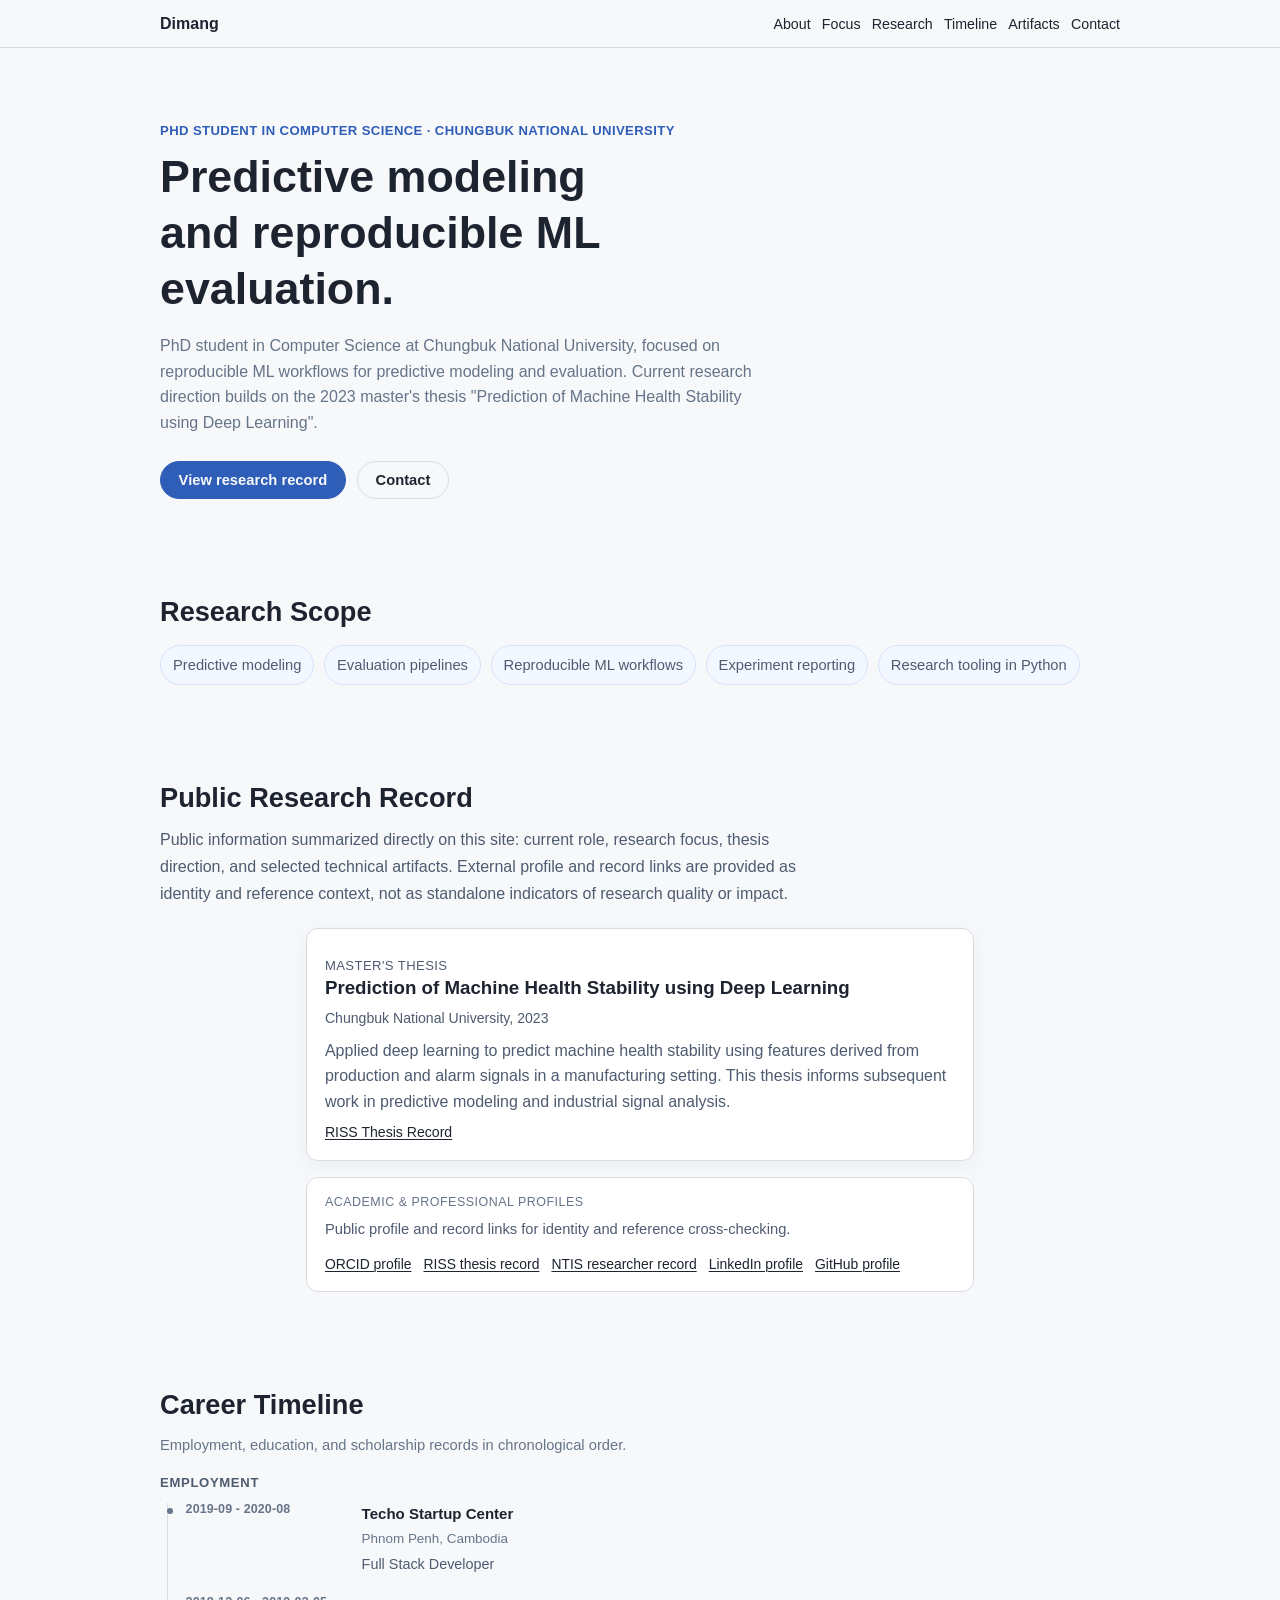
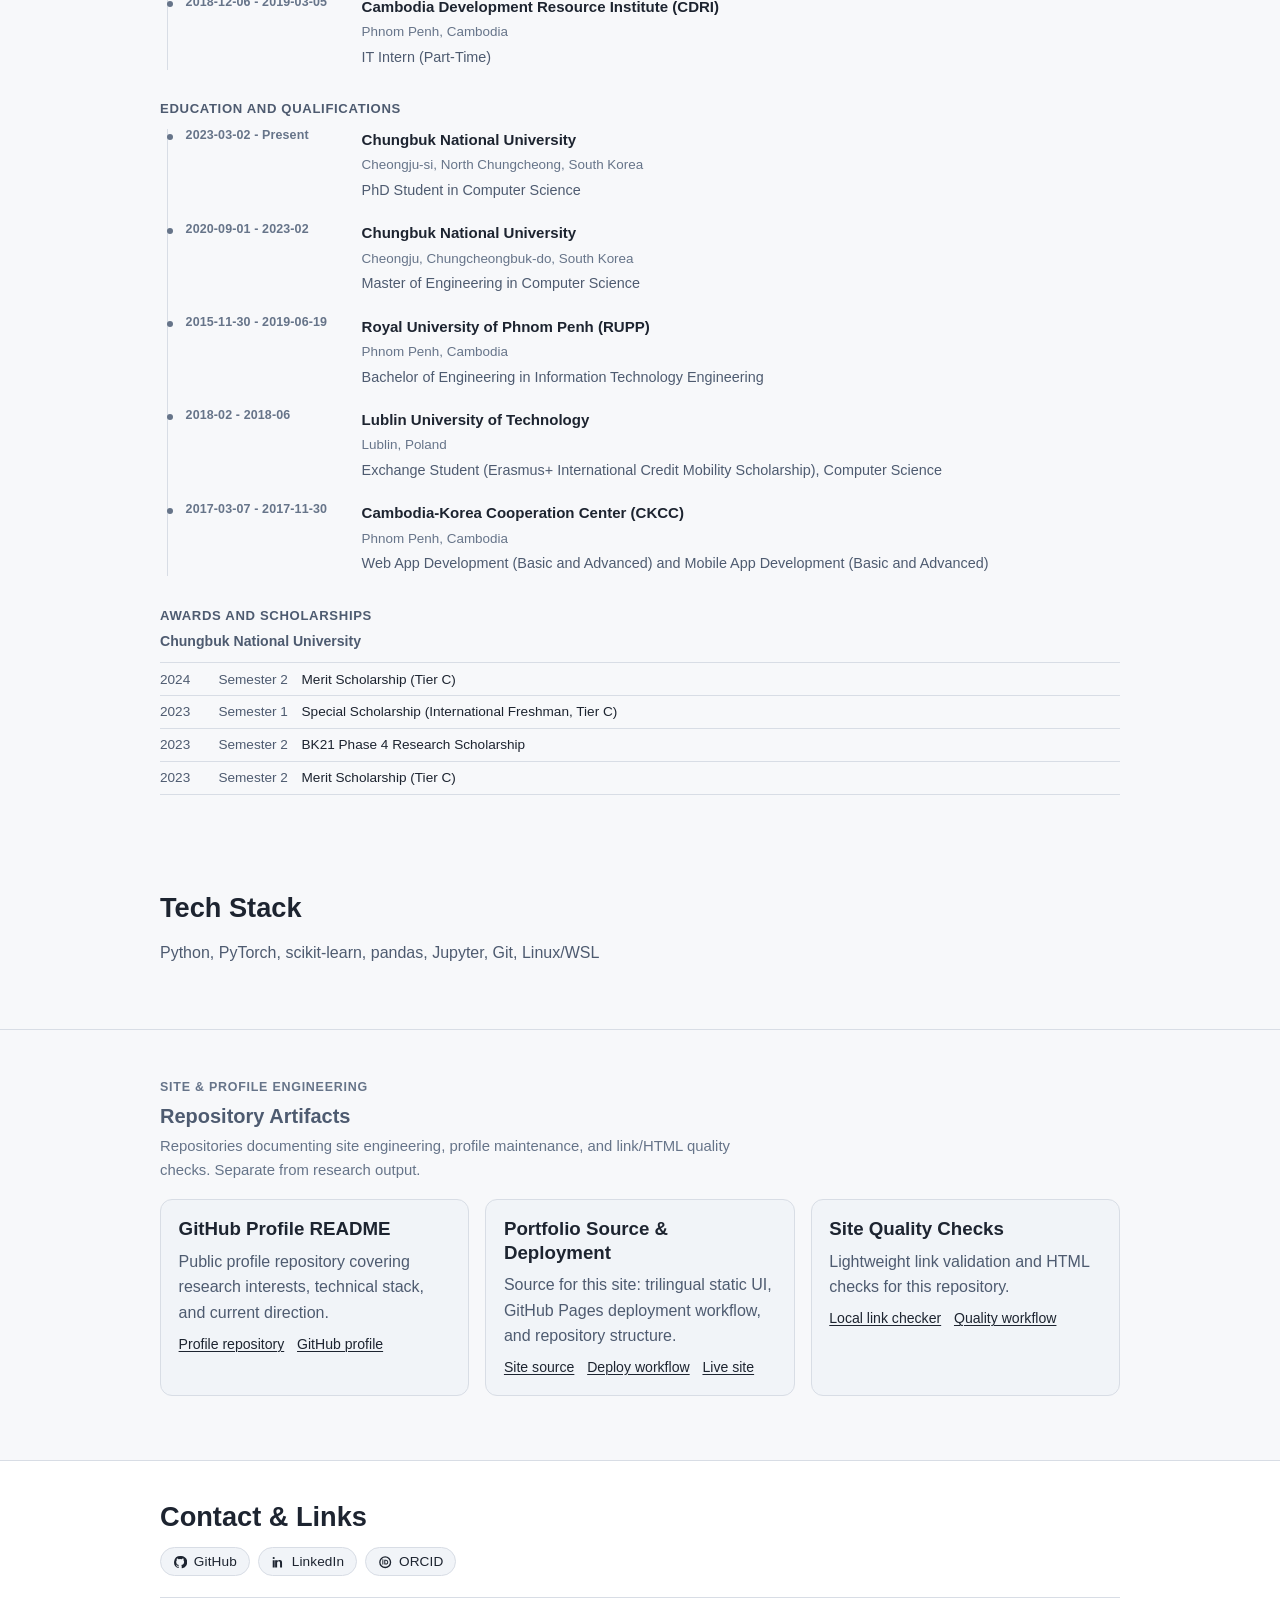
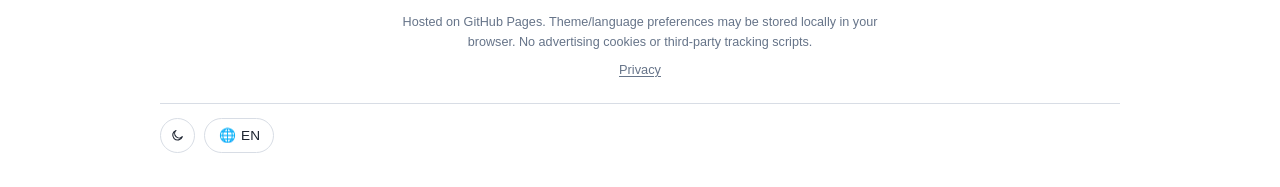
==== commit aba1ab08: "fix: tighten Korean identity copy and add exact thesis title to hero lead Agent-Logs-Url: https://gi" ====
--- a/index.html
+++ b/index.html
@@ -33,12 +33,11 @@
           "@type": "CollegeOrUniversity",
           "name": "Chungbuk National University"
         },
+        "mainEntityOfPage": "https://dimangite.github.io/",
         "sameAs": [
           "https://github.com/dimangite",
           "https://www.linkedin.com/in/dimangchhol/",
-          "https://orcid.org/0000-0002-2650-7569",
-          "https://www.riss.kr/link?id=T16622317",
-          "https://www.ntis.go.kr/ThSearchTotalList.do?sort=&ntisYn=&originalSearchWord=&originalSearchGubun=&searchWord=CHHOL+DIMANG"
+          "https://orcid.org/0000-0002-2650-7569"
         ]
       }
     </script>
@@ -165,7 +164,7 @@
           <p class="lead" data-i18n="heroLead">
             PhD student in Computer Science at Chungbuk National University, focused on reproducible
             ML workflows for predictive modeling and evaluation. Current research direction builds on
-            a 2023 master's thesis on deep learning for industrial machine-health signals.
+            the 2023 master's thesis "Prediction of Machine Health Stability using Deep Learning".
           </p>
           <div class="hero-ctas">
             <a class="btn btn-primary" href="#research" data-i18n="heroCtaPrimary"
@@ -586,7 +585,7 @@
           heroEyebrow: "PhD Student in Computer Science · Chungbuk National University",
           heroTitle: "Predictive modeling and reproducible ML evaluation.",
           heroLead:
-            "PhD student in Computer Science at Chungbuk National University, focused on reproducible ML workflows for predictive modeling and evaluation. Current research direction builds on a 2023 master's thesis on deep learning for industrial machine-health signals.",
+            "PhD student in Computer Science at Chungbuk National University, focused on reproducible ML workflows for predictive modeling and evaluation. Current research direction builds on the 2023 master's thesis \u201cPrediction of Machine Health Stability using Deep Learning\u201d.",
           heroCtaPrimary: "View research record",
           heroCtaSecondary: "Contact",
           focusTitle: "Research Scope",
@@ -693,10 +692,10 @@
           navStack: "기술 스택",
           navResearch: "연구",
           navContact: "연락처",
-          heroEyebrow: "박사과정 · 컴퓨터공학 · 충북대학교",
+          heroEyebrow: "충북대학교 컴퓨터과학과 박사과정",
           heroTitle: "예측 모델링과 재현 가능한 ML 평가.",
           heroLead:
-            "충북대학교 컴퓨터공학 박사과정으로, 예측 모델링과 평가를 위한 재현 가능한 ML 워크플로우를 연구합니다. 현재 연구 방향은 산업 기계 상태 신호에 딥러닝을 적용한 2023년 석사 논문을 기반으로 확장하고 있습니다.",
+            "충북대학교 컴퓨터과학과 박사과정으로, 예측 모델링과 평가를 위한 재현 가능한 ML 워크플로우를 연구합니다. 현재 연구 방향은 2023년 석사 논문 \u201cPrediction of Machine Health Stability using Deep Learning\u201d을 기반으로 확장하고 있습니다.",
           heroCtaPrimary: "연구 기록 보기",
           heroCtaSecondary: "연락하기",
           focusTitle: "연구 범위",
@@ -740,7 +739,7 @@
           timelineInstCkcc: "Cambodia-Korea Cooperation Center (CKCC)",
           timelineEmp1Role: "풀스택 개발자",
           timelineEmp2Role: "IT 인턴 (파트타임)",
-          timelineEdu1Role: "컴퓨터공학 박사과정",
+          timelineEdu1Role: "컴퓨터과학과 박사과정",
           timelineEdu2Role: "컴퓨터공학 공학석사",
           timelineEdu3Role: "정보기술공학 공학사",
           timelineEdu4Role: "교환학생 (Erasmus+ International Credit Mobility Scholarship), 컴퓨터과학",
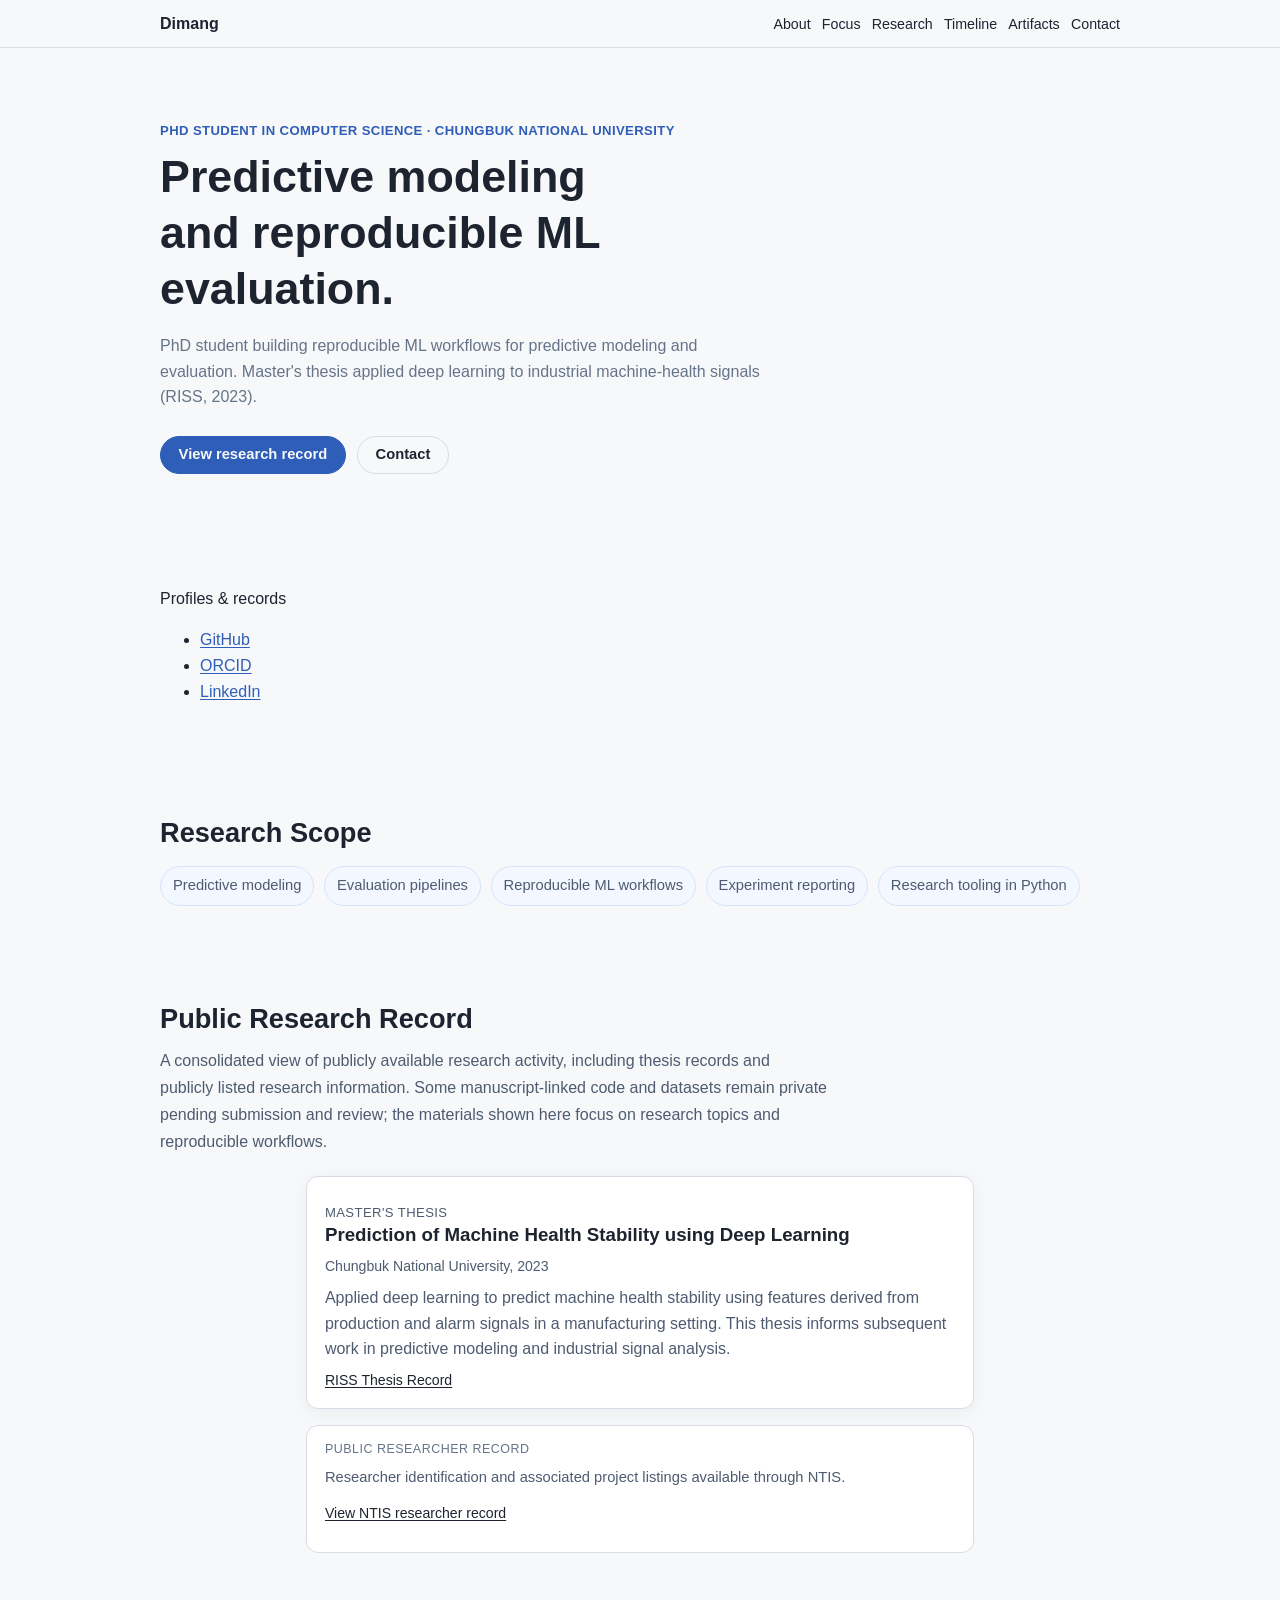
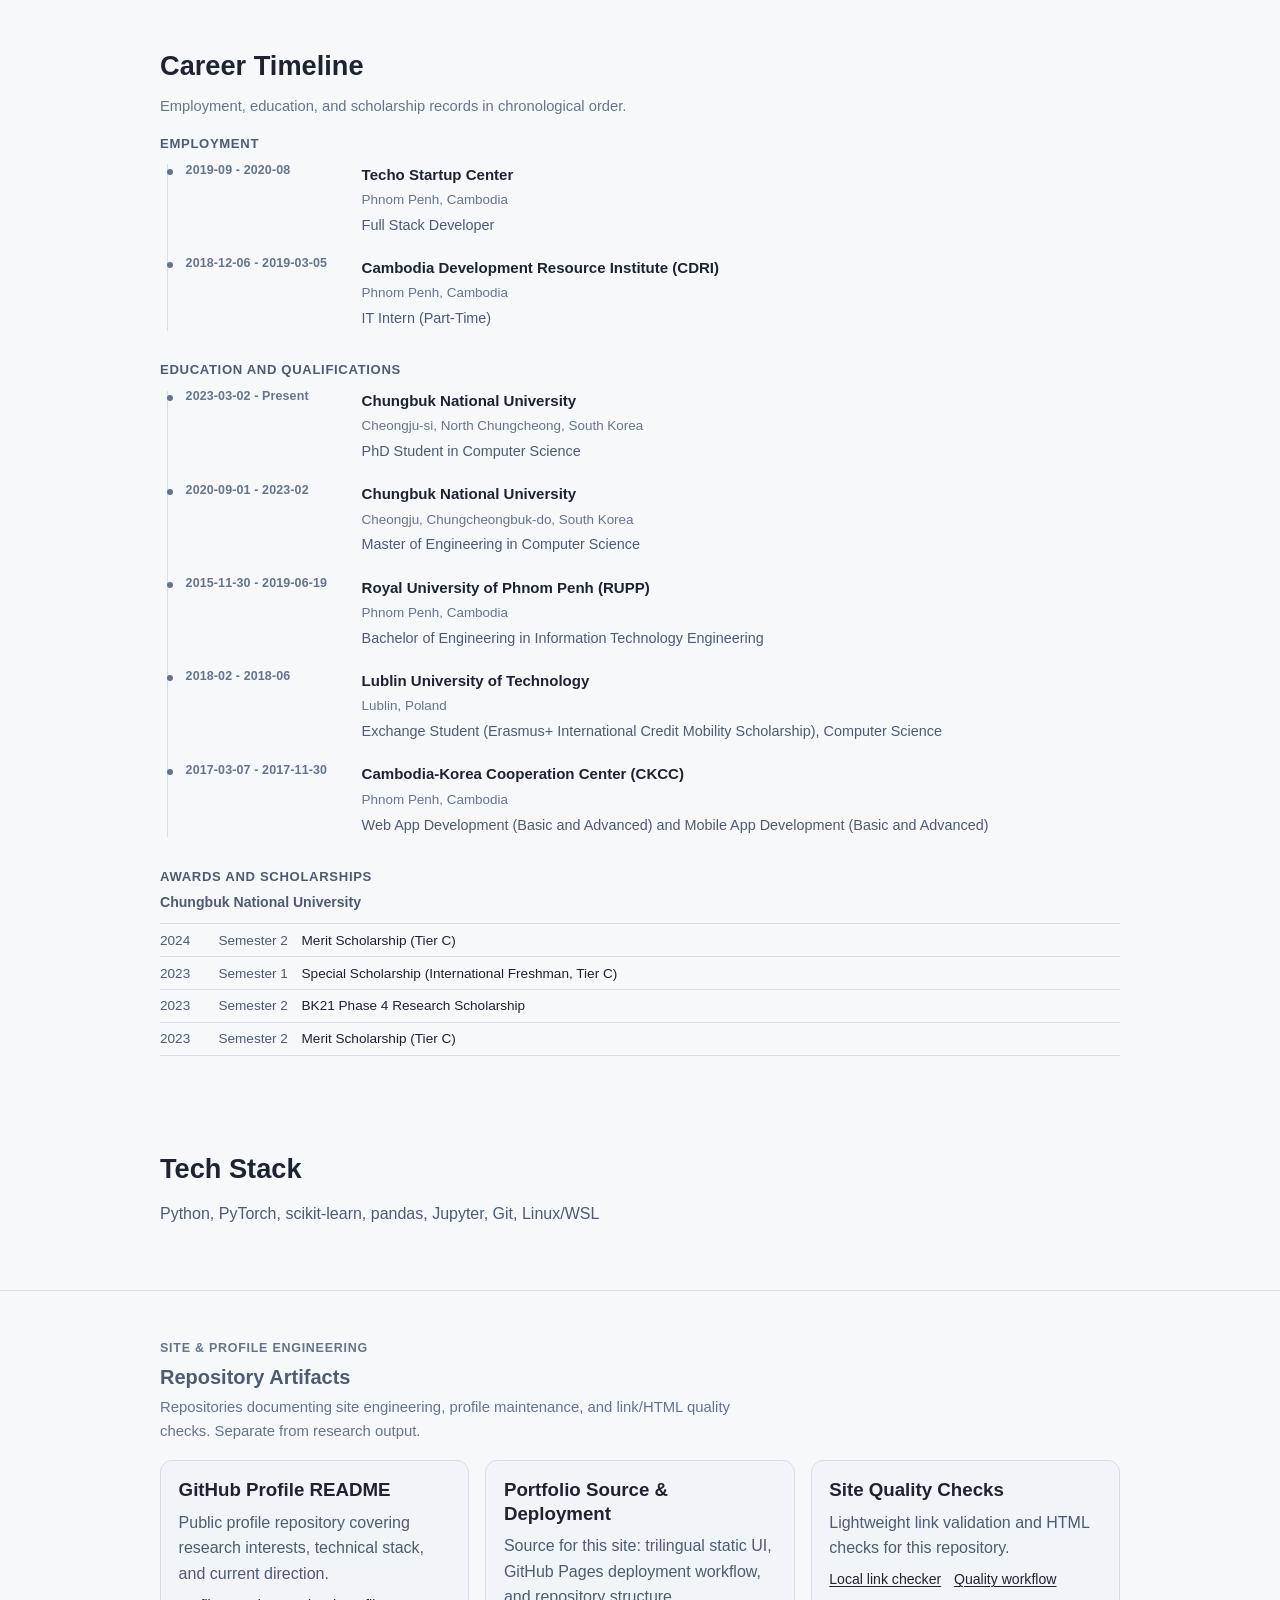
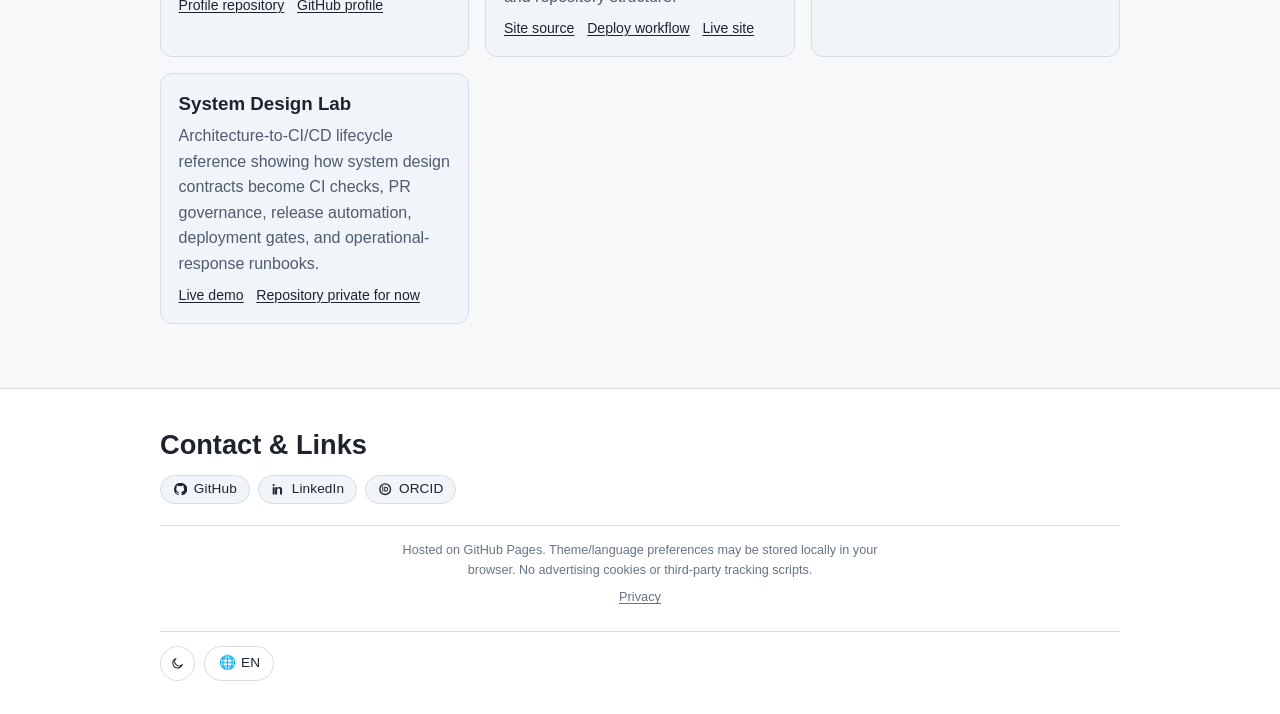
==== commit 28f30585: "Add System Design Lab portfolio artifact" ====
--- a/index.html
+++ b/index.html
@@ -4,10 +4,10 @@
     <meta charset="utf-8" />
     <meta name="viewport" content="width=device-width, initial-scale=1" />
     <meta name="format-detection" content="telephone=no" />
-    <title>Dimang Chhol | PhD Student Portfolio</title>
+    <title>Dimang Chhol | PhD Student in Computer Science</title>
     <meta
       name="description"
-      content="Portfolio of Dimang Chhol, a PhD student in Computer Science at Chungbuk National University focused on reproducible ML evaluation, predictive modeling, and Python research tooling."
+      content="PhD student in Computer Science focused on reproducible ML evaluation, predictive modeling, and research tooling in Python."
     />
     <meta name="author" content="Dimang Chhol" />
     <link rel="canonical" href="https://dimangite.github.io/" />
@@ -15,32 +15,13 @@
     <meta name="theme-color" content="#0b0d10" media="(prefers-color-scheme: dark)" />
     <link rel="icon" href="favicon.svg" type="image/svg+xml" />
     <meta property="og:type" content="website" />
-    <meta property="og:title" content="Dimang Chhol | PhD Student Portfolio" />
+    <meta property="og:title" content="Dimang Chhol | PhD Student in Computer Science" />
     <meta
       property="og:description"
-      content="Portfolio of Dimang Chhol, a PhD student in Computer Science at Chungbuk National University focused on reproducible ML evaluation, predictive modeling, and Python research tooling."
+      content="PhD student in Computer Science focused on reproducible ML evaluation, predictive modeling, and research tooling in Python."
     />
     <meta property="og:url" content="https://dimangite.github.io/" />
     <meta property="og:site_name" content="Dimang Chhol" />
-    <script type="application/ld+json">
-      {
-        "@context": "https://schema.org",
-        "@type": "Person",
-        "name": "Dimang Chhol",
-        "url": "https://dimangite.github.io/",
-        "jobTitle": "PhD Student in Computer Science",
-        "affiliation": {
-          "@type": "CollegeOrUniversity",
-          "name": "Chungbuk National University"
-        },
-        "mainEntityOfPage": "https://dimangite.github.io/",
-        "sameAs": [
-          "https://github.com/dimangite",
-          "https://www.linkedin.com/in/dimangchhol/",
-          "https://orcid.org/0000-0002-2650-7569"
-        ]
-      }
-    </script>
     <script>
       (function () {
         const rootElement = document.documentElement;
@@ -162,15 +143,56 @@
             >
           </h1>
           <p class="lead" data-i18n="heroLead">
-            PhD student in Computer Science at Chungbuk National University, focused on reproducible
-            ML workflows for predictive modeling and evaluation. Current research direction builds on
-            the 2023 master's thesis "Prediction of Machine Health Stability using Deep Learning".
+            PhD student building reproducible ML workflows for predictive modeling and evaluation.
+            Master's thesis applied deep learning to industrial machine-health signals (RISS, 2023).
           </p>
           <div class="hero-ctas">
             <a class="btn btn-primary" href="#research" data-i18n="heroCtaPrimary"
               >View research record</a
             >
             <a class="btn btn-secondary" href="#contact" data-i18n="heroCtaSecondary">Contact</a>
+          </div>
+        </div>
+      </section>
+
+      <section class="section evidence-strip-section" aria-labelledby="evidence-strip-title">
+        <div class="container">
+          <div class="evidence-strip" role="navigation" aria-labelledby="evidence-strip-title">
+            <p class="evidence-strip-label" id="evidence-strip-title" data-i18n="evidenceStripTitle">
+              Profiles &amp; records
+            </p>
+            <ul class="evidence-strip-list">
+              <li>
+                <a
+                  class="evidence-pill"
+                  href="https://github.com/dimangite"
+                  target="_blank"
+                  rel="noopener noreferrer"
+                  data-i18n="evidenceLinkGithub"
+                  >GitHub</a
+                >
+              </li>
+              <li>
+                <a
+                  class="evidence-pill"
+                  href="https://orcid.org/0000-0002-2650-7569"
+                  target="_blank"
+                  rel="noopener noreferrer"
+                  data-i18n="evidenceLinkOrcid"
+                  >ORCID</a
+                >
+              </li>
+              <li>
+                <a
+                  class="evidence-pill"
+                  href="https://www.linkedin.com/in/dimangchhol/"
+                  target="_blank"
+                  rel="noopener noreferrer"
+                  data-i18n="evidenceLinkLinkedin"
+                  >LinkedIn</a
+                >
+              </li>
+            </ul>
           </div>
         </div>
       </section>
@@ -192,10 +214,10 @@
         <div class="container">
           <h2 id="research-title" data-i18n="researchTitle">Public Research Record</h2>
           <p class="research-note-text" data-i18n="researchDesc">
-            Public information summarized directly on this site: current role, research focus, thesis
-            direction, and selected technical artifacts. External profile and record links are
-            provided as identity and reference context, not as standalone indicators of research
-            quality or impact.
+            A consolidated view of publicly available research activity, including thesis records
+            and publicly listed research information. Some manuscript-linked code and datasets
+            remain private pending submission and review; the materials shown here focus on
+            research topics and reproducible workflows.
           </p>
           <ul class="card-grid thesis-grid">
             <li class="card">
@@ -209,25 +231,11 @@
             </li>
           </ul>
           <aside class="research-secondary" aria-labelledby="research-secondary-title">
-            <p class="research-secondary-eyebrow" id="research-secondary-title" data-i18n="secondaryEvidenceTitle">Academic &amp; Professional Profiles</p>
-            <p class="research-secondary-body" data-i18n="secondaryEvidenceBody">Public profile and record links for identity and reference cross-checking.</p>
-            <ul class="research-profile-links">
-              <li>
-                <a href="https://orcid.org/0000-0002-2650-7569" target="_blank" rel="noopener noreferrer" data-i18n="profileLinkOrcid">ORCID profile</a>
-              </li>
-              <li>
-                <a href="https://www.riss.kr/link?id=T16622317" target="_blank" rel="noopener noreferrer" data-i18n="profileLinkRiss">RISS thesis record</a>
-              </li>
-              <li>
-                <a href="https://www.ntis.go.kr/ThSearchTotalList.do?sort=&ntisYn=&originalSearchWord=&originalSearchGubun=&searchWord=CHHOL+DIMANG" target="_blank" rel="noopener noreferrer" data-i18n="profileLinkNtis">NTIS researcher record</a>
-              </li>
-              <li>
-                <a href="https://www.linkedin.com/in/dimangchhol/" target="_blank" rel="noopener noreferrer" data-i18n="profileLinkLinkedin">LinkedIn profile</a>
-              </li>
-              <li>
-                <a href="https://github.com/dimangite" target="_blank" rel="noopener noreferrer" data-i18n="profileLinkGithub">GitHub profile</a>
-              </li>
-            </ul>
+            <p class="research-secondary-eyebrow" id="research-secondary-title" data-i18n="secondaryEvidenceTitle">Public Researcher Record</p>
+            <p class="research-secondary-body" data-i18n="secondaryEvidenceBody">Researcher identification and associated project listings available through NTIS.</p>
+            <p class="research-secondary-link card-links">
+              <a href="https://www.ntis.go.kr/ThSearchTotalList.do?sort=&ntisYn=&originalSearchWord=&originalSearchGubun=&searchWord=CHHOL+DIMANG" target="_blank" rel="noopener noreferrer" data-i18n="secondaryEvidenceLink">View NTIS researcher record</a>
+            </p>
           </aside>
         </div>
       </section>
@@ -411,6 +419,17 @@
               <p class="card-links">
                 <a href="https://github.com/dimangite/dimangite.github.io/blob/main/scripts/check_local_links.py" target="_blank" rel="noopener noreferrer" data-i18n="workCard3Link1">Local link checker</a>
                 <a href="https://github.com/dimangite/dimangite.github.io/blob/main/.github/workflows/quality.yml" target="_blank" rel="noopener noreferrer" data-i18n="workCard3Link2">Quality workflow</a>
+              </p>
+            </li>
+            <li class="card">
+              <h3 data-i18n="workCard4Title">System Design Lab</h3>
+              <p data-i18n="workCard4Desc">
+                Architecture-to-CI/CD lifecycle reference showing how system design contracts become CI checks,
+                PR governance, release automation, deployment gates, and operational-response runbooks.
+              </p>
+              <p class="card-links">
+                <a href="https://dimangite.github.io/system-design-lab/" target="_blank" rel="noopener noreferrer" data-i18n="workCard4Link1">Live demo</a>
+                <a href="https://github.com/dimangite/system-design-lab" target="_blank" rel="noopener noreferrer" data-i18n="workCard4Link2">Repository private for now</a>
               </p>
             </li>
           </ul>
@@ -585,9 +604,13 @@
           heroEyebrow: "PhD Student in Computer Science · Chungbuk National University",
           heroTitle: "Predictive modeling and reproducible ML evaluation.",
           heroLead:
-            "PhD student in Computer Science at Chungbuk National University, focused on reproducible ML workflows for predictive modeling and evaluation. Current research direction builds on the 2023 master's thesis \u201cPrediction of Machine Health Stability using Deep Learning\u201d.",
+            "PhD student building reproducible ML workflows for predictive modeling and evaluation. Master's thesis applied deep learning to industrial machine-health signals (RISS, 2023).",
           heroCtaPrimary: "View research record",
           heroCtaSecondary: "Contact",
+          evidenceStripTitle: "Profiles & records",
+          evidenceLinkGithub: "GitHub",
+          evidenceLinkOrcid: "ORCID",
+          evidenceLinkLinkedin: "LinkedIn",
           focusTitle: "Research Scope",
           focusTag1: "Predictive modeling",
           focusTag2: "Evaluation pipelines",
@@ -614,6 +637,11 @@
             "Lightweight link validation and HTML checks for this repository.",
           workCard3Link1: "Local link checker",
           workCard3Link2: "Quality workflow",
+          workCard4Title: "System Design Lab",
+          workCard4Desc:
+            "Architecture-to-CI/CD lifecycle reference showing how system design contracts become CI checks, PR governance, release automation, deployment gates, and operational-response runbooks.",
+          workCard4Link1: "Live demo",
+          workCard4Link2: "Repository private for now",
           timelineTitle: "Career Timeline",
           timelineIntro: "Employment, education, and scholarship records in chronological order.",
           employmentTitle: "Employment",
@@ -648,7 +676,7 @@
           stackDesc: "Python, PyTorch, scikit-learn, pandas, Jupyter, Git, Linux/WSL",
           researchTitle: "Public Research Record",
           researchDesc:
-            "Public information summarized directly on this site: current role, research focus, thesis direction, and selected technical artifacts. External profile and record links are provided as identity and reference context, not as standalone indicators of research quality or impact.",
+            "A consolidated view of publicly available research activity, including thesis records and publicly listed research information. Some manuscript-linked code and datasets remain private pending submission and review; the materials shown here focus on research topics and reproducible workflows.",
           privacyNote:
             "Hosted on GitHub Pages. Theme/language preferences may be stored locally in your browser. No advertising cookies or third-party tracking scripts.",
           privacyLinkLabel: "Privacy",
@@ -658,14 +686,10 @@
           thesisDesc:
             "Applied deep learning to predict machine health stability using features derived from production and alarm signals in a manufacturing setting. This thesis informs subsequent work in predictive modeling and industrial signal analysis.",
           thesisLink: "RISS Thesis Record",
-          secondaryEvidenceTitle: "Academic & Professional Profiles",
+          secondaryEvidenceTitle: "Public Researcher Record",
           secondaryEvidenceBody:
-            "Public profile and record links for identity and reference cross-checking.",
-          profileLinkOrcid: "ORCID profile",
-          profileLinkRiss: "RISS thesis record",
-          profileLinkNtis: "NTIS researcher record",
-          profileLinkLinkedin: "LinkedIn profile",
-          profileLinkGithub: "GitHub profile",
+            "Researcher identification and associated project listings available through NTIS.",
+          secondaryEvidenceLink: "View NTIS researcher record",
           contactTitle: "Contact & Links",
           contactGithubAria: "Open GitHub profile",
           contactGithubLabel: "GitHub",
@@ -692,12 +716,16 @@
           navStack: "기술 스택",
           navResearch: "연구",
           navContact: "연락처",
-          heroEyebrow: "충북대학교 컴퓨터과학과 박사과정",
+          heroEyebrow: "박사과정 · 컴퓨터공학 · 충북대학교",
           heroTitle: "예측 모델링과 재현 가능한 ML 평가.",
           heroLead:
-            "충북대학교 컴퓨터과학과 박사과정으로, 예측 모델링과 평가를 위한 재현 가능한 ML 워크플로우를 연구합니다. 현재 연구 방향은 2023년 석사 논문 \u201cPrediction of Machine Health Stability using Deep Learning\u201d을 기반으로 확장하고 있습니다.",
+            "예측 모델링 및 평가를 위한 재현 가능한 ML 워크플로우를 구축하는 컴퓨터공학 박사과정 학생. 석사 논문에서는 산업 기계 상태 신호에 딥러닝을 적용했습니다 (RISS, 2023).",
           heroCtaPrimary: "연구 기록 보기",
           heroCtaSecondary: "연락하기",
+          evidenceStripTitle: "프로필 및 기록",
+          evidenceLinkGithub: "GitHub",
+          evidenceLinkOrcid: "ORCID",
+          evidenceLinkLinkedin: "LinkedIn",
           focusTitle: "연구 범위",
           focusTag1: "예측 모델링",
           focusTag2: "평가 파이프라인",
@@ -724,6 +752,11 @@
             "이 저장소에 대한 경량 링크 검증 및 HTML 점검입니다.",
           workCard3Link1: "로컬 링크 검사기",
           workCard3Link2: "품질 워크플로",
+          workCard4Title: "시스템 설계 랩",
+          workCard4Desc:
+            "시스템 설계 계약이 CI 검사, PR 거버넌스, 릴리스 자동화, 배포 게이트, 운영 대응 런북으로 이어지는 과정을 보여 주는 아키텍처-CI/CD 생명주기 참고 프로젝트입니다.",
+          workCard4Link1: "라이브 데모",
+          workCard4Link2: "저장소는 현재 비공개",
           timelineTitle: "경력 타임라인",
           timelineIntro: "고용 경력, 학력/자격, 장학 이력을 시간순으로 정리했습니다.",
           employmentTitle: "고용 경력",
@@ -739,7 +772,7 @@
           timelineInstCkcc: "Cambodia-Korea Cooperation Center (CKCC)",
           timelineEmp1Role: "풀스택 개발자",
           timelineEmp2Role: "IT 인턴 (파트타임)",
-          timelineEdu1Role: "컴퓨터과학과 박사과정",
+          timelineEdu1Role: "컴퓨터공학 박사과정",
           timelineEdu2Role: "컴퓨터공학 공학석사",
           timelineEdu3Role: "정보기술공학 공학사",
           timelineEdu4Role: "교환학생 (Erasmus+ International Credit Mobility Scholarship), 컴퓨터과학",
@@ -756,7 +789,7 @@
           stackDesc: "Python, PyTorch, scikit-learn, pandas, Jupyter, Git, Linux/WSL",
           researchTitle: "공개 연구 기록",
           researchDesc:
-            "이 사이트에서 직접 정리한 공개 정보입니다: 현재 역할, 연구 초점, 논문 방향, 그리고 선별된 기술 아티팩트. 외부 프로필 및 기록 링크는 연구 품질·영향의 단독 근거가 아니라, 신원 및 참조 확인을 위한 보조 정보로 제공합니다.",
+            "공개 가능한 연구 이력을 한곳에 정리한 기록으로, 학위논문 기록과 공공 연구 정보를 포함합니다. 일부 논문 연계 코드와 데이터셋은 제출·심사 일정에 따라 비공개로 유지될 수 있으며, 공개된 자료는 연구 주제와 재현 가능한 작업 흐름을 중심으로 구성되어 있습니다.",
           privacyNote:
             "이 사이트는 GitHub Pages에서 호스팅됩니다. 테마·언어 환경설정은 브라우저 로컬 저장소에 저장될 수 있습니다. 광고 쿠키 및 제3자 추적 스크립트는 사용하지 않습니다.",
           privacyLinkLabel: "개인정보",
@@ -766,13 +799,9 @@
           thesisDesc:
             "제조 환경의 생산·알람 신호에서 도출한 특징을 활용해 딥러닝으로 기계 상태 안정성을 예측한 연구입니다. 이 논문은 예측 모델링과 산업 시계열 신호 분석 관련 후속 연구에 정보를 제공합니다.",
           thesisLink: "RISS 논문 기록",
-          secondaryEvidenceTitle: "학술·전문 프로필",
-          secondaryEvidenceBody: "신원 및 참고 확인을 위한 공개 프로필·기록 링크입니다.",
-          profileLinkOrcid: "ORCID 프로필",
-          profileLinkRiss: "RISS 논문 기록",
-          profileLinkNtis: "NTIS 연구자 기록",
-          profileLinkLinkedin: "LinkedIn 프로필",
-          profileLinkGithub: "GitHub 프로필",
+          secondaryEvidenceTitle: "공개 연구자 기록",
+          secondaryEvidenceBody: "NTIS에 공개된 연구자 식별 정보 및 연계 과제 목록입니다.",
+          secondaryEvidenceLink: "NTIS 연구자 기록 보기",
           contactTitle: "연락처 및 링크",
           contactGithubAria: "GitHub 프로필 열기",
           contactGithubLabel: "GitHub",
@@ -803,9 +832,13 @@
           heroTitle:
             "ការបង្កើតគំរូព្យាករណ៍ និងការវាយតម្លៃ ML ដែលអាចធ្វើឡើងវិញបាន។",
           heroLead:
-            "និស្សិតបណ្ឌិតផ្នែកវិទ្យាសាស្ត្រកុំព្យូទ័រ នៅ Chungbuk National University ដែលផ្តោតលើ reproducible ML workflows សម្រាប់ predictive modeling និងការវាយតម្លៃ។ ទិសដៅស្រាវជ្រាវបច្ចុប្បន្ន បន្តពីនិក្ខេបបទអនុបណ្ឌិតឆ្នាំ 2023 អំពី deep learning សម្រាប់សញ្ញាស្ថានភាពម៉ាស៊ីនឧស្សាហកម្ម។",
+            "និស្សិតបណ្ឌិតផ្នែកវិទ្យាសាស្ត្រកុំព្យូទ័រ ដែលបង្កើត reproducible ML workflows សម្រាប់ predictive modeling និងការវាយតម្លៃ។ និក្ខេបបទអនុបណ្ឌិតបានអនុវត្ត deep learning ទៅលើសញ្ញាស្ថានភាពម៉ាស៊ីនឧស្សាហកម្ម (RISS, 2023)។",
           heroCtaPrimary: "មើលកំណត់ត្រាស្រាវជ្រាវ",
           heroCtaSecondary: "ទំនាក់ទំនង",
+          evidenceStripTitle: "ប្រវត្តិរូប និងកំណត់ត្រា",
+          evidenceLinkGithub: "GitHub",
+          evidenceLinkOrcid: "ORCID",
+          evidenceLinkLinkedin: "LinkedIn",
           focusTitle: "វិសាលភាពស្រាវជ្រាវ",
           focusTag1: "ការបង្កើតគំរូព្យាករណ៍",
           focusTag2: "Evaluation pipelines",
@@ -832,6 +865,11 @@
             "ការផ្ទៀងផ្ទាត់ link ស្រាល និង HTML checks សម្រាប់ repository នេះ។",
           workCard3Link1: "local link checker",
           workCard3Link2: "quality workflow",
+          workCard4Title: "System Design Lab",
+          workCard4Desc:
+            "ឯកសារយោងវដ្តជីវិតពីស្ថាបត្យកម្មទៅ CI/CD ដែលបង្ហាញពីរបៀបដែលកិច្ចសន្យារចនាប្រព័ន្ធ (system design contracts) ក្លាយជាការត្រួតពិនិត្យ CI (CI checks), អភិបាលកិច្ច PR (PR governance), ស្វ័យប្រវត្តិកម្មនៃការចេញផ្សាយ (release automation), ច្រកដាក់ឱ្យដំណើរការ (deployment gates) និងសៀវភៅណែនាំឆ្លើយតបប្រតិបត្តិការ (operational-response runbooks)។",
+          workCard4Link1: "Live demo",
+          workCard4Link2: "Repository private for now",
           timelineTitle: "បន្ទាត់ពេលវេលាអាជីព",
           timelineIntro: "ប្រវត្តិការងារ ការសិក្សា និងអាហារូបករណ៍ តាមលំដាប់ពេលវេលា។",
           employmentTitle: "បទពិសោធន៍ការងារ",
@@ -866,7 +904,7 @@
           stackDesc: "Python, PyTorch, scikit-learn, pandas, Jupyter, Git, Linux/WSL",
           researchTitle: "កំណត់ត្រាស្រាវជ្រាវសាធារណៈ",
           researchDesc:
-            "ព័ត៌មានសាធារណៈដែលបានសង្ខេបផ្ទាល់នៅលើគេហទំព័រនេះ៖ តួនាទីបច្ចុប្បន្ន ទិសដៅស្រាវជ្រាវ និក្ខេបបទ និងសម្ភារៈបច្ចេកទេសដែលបានជ្រើសរើស។ តំណភ្ជាប់ទៅប្រវត្តិរូប និងកំណត់ត្រាខាងក្រៅ ត្រូវបានដាក់សម្រាប់ផ្ទៀងផ្ទាត់អត្តសញ្ញាណ និងយោងបន្ថែម ប៉ុណ្ណោះ។",
+            "ទិដ្ឋភាពសង្ខេបនៃសកម្មភាពស្រាវជ្រាវដែលអាចបង្ហាញជាសាធារណៈ រួមមានកំណត់ត្រានិក្ខេបបទ និងព័ត៌មានស្រាវជ្រាវសាធារណៈ។ កូដ និងសំណុំទិន្នន័យមួយចំនួនដែលភ្ជាប់នឹងឯកសារស្រាវជ្រាវ អាចនៅតែជាឯកជន រហូតដល់ការដាក់បញ្ជូន និងការត្រួតពិនិត្យបានបញ្ចប់។ សម្ភារៈសាធារណៈដែលបង្ហាញនៅទីនេះ ផ្ដោតលើប្រធានបទស្រាវជ្រាវ និងលំហូរការងារដែលអាចផលិតឡើងវិញបាន។",
           privacyNote:
             "គេហទំព័រនេះបង្ហោះលើ GitHub Pages។ ចំណូលចិត្ត Theme/Language អាចត្រូវបានរក្សាទុកក្នុង Local Storage នៃកម្មវិធីរុករករបស់អ្នក។ គេហទំព័រនេះមិនប្រើ advertising cookies ឬ third-party tracking scripts ទេ។",
           privacyLinkLabel: "ឯកជនភាព",
@@ -876,14 +914,10 @@
           thesisDesc:
             "ការអនុវត្ត deep learning ដើម្បីព្យាករណ៍ស្ថិរភាពស្ថានភាពម៉ាស៊ីន ដោយប្រើលក្ខណៈដែលទាញចេញពីសញ្ញាផលិតកម្ម និងសញ្ញាព្រមាន នៅក្នុងបរិបទផលិតកម្ម។ និក្ខេបបទនេះផ្ដល់ព័ត៌មានដល់ការស្រាវជ្រាវបន្ត ទាក់ទងនឹង predictive modeling និងការវិភាគសញ្ញា time-series ឧស្សាហកម្ម។",
           thesisLink: "កំណត់ត្រានិក្ខេបបទ RISS",
-          secondaryEvidenceTitle: "ប្រវត្តិរូបវិជ្ជាជីវៈ និងស្រាវជ្រាវ",
+          secondaryEvidenceTitle: "កំណត់ត្រាអ្នកស្រាវជ្រាវសាធារណៈ",
           secondaryEvidenceBody:
-            "តំណប្រវត្តិរូប និងកំណត់ត្រាសាធារណៈ សម្រាប់ផ្ទៀងផ្ទាត់អត្តសញ្ញាណ និងយោងបន្ថែម។",
-          profileLinkOrcid: "ប្រវត្តិរូប ORCID",
-          profileLinkRiss: "កំណត់ត្រានិក្ខេបបទ RISS",
-          profileLinkNtis: "កំណត់ត្រាអ្នកស្រាវជ្រាវ NTIS",
-          profileLinkLinkedin: "ប្រវត្តិរូប LinkedIn",
-          profileLinkGithub: "ប្រវត្តិរូប GitHub",
+            "ព័ត៌មានអត្តសញ្ញាណអ្នកស្រាវជ្រាវ និងបញ្ជីគម្រោងពាក់ព័ន្ធ ដែលមាននៅលើ NTIS។",
+          secondaryEvidenceLink: "មើលកំណត់ត្រាអ្នកស្រាវជ្រាវ NTIS",
           contactTitle: "ទំនាក់ទំនង និងតំណ",
           contactGithubAria: "បើកប្រវត្តិរូប GitHub",
           contactGithubLabel: "GitHub",
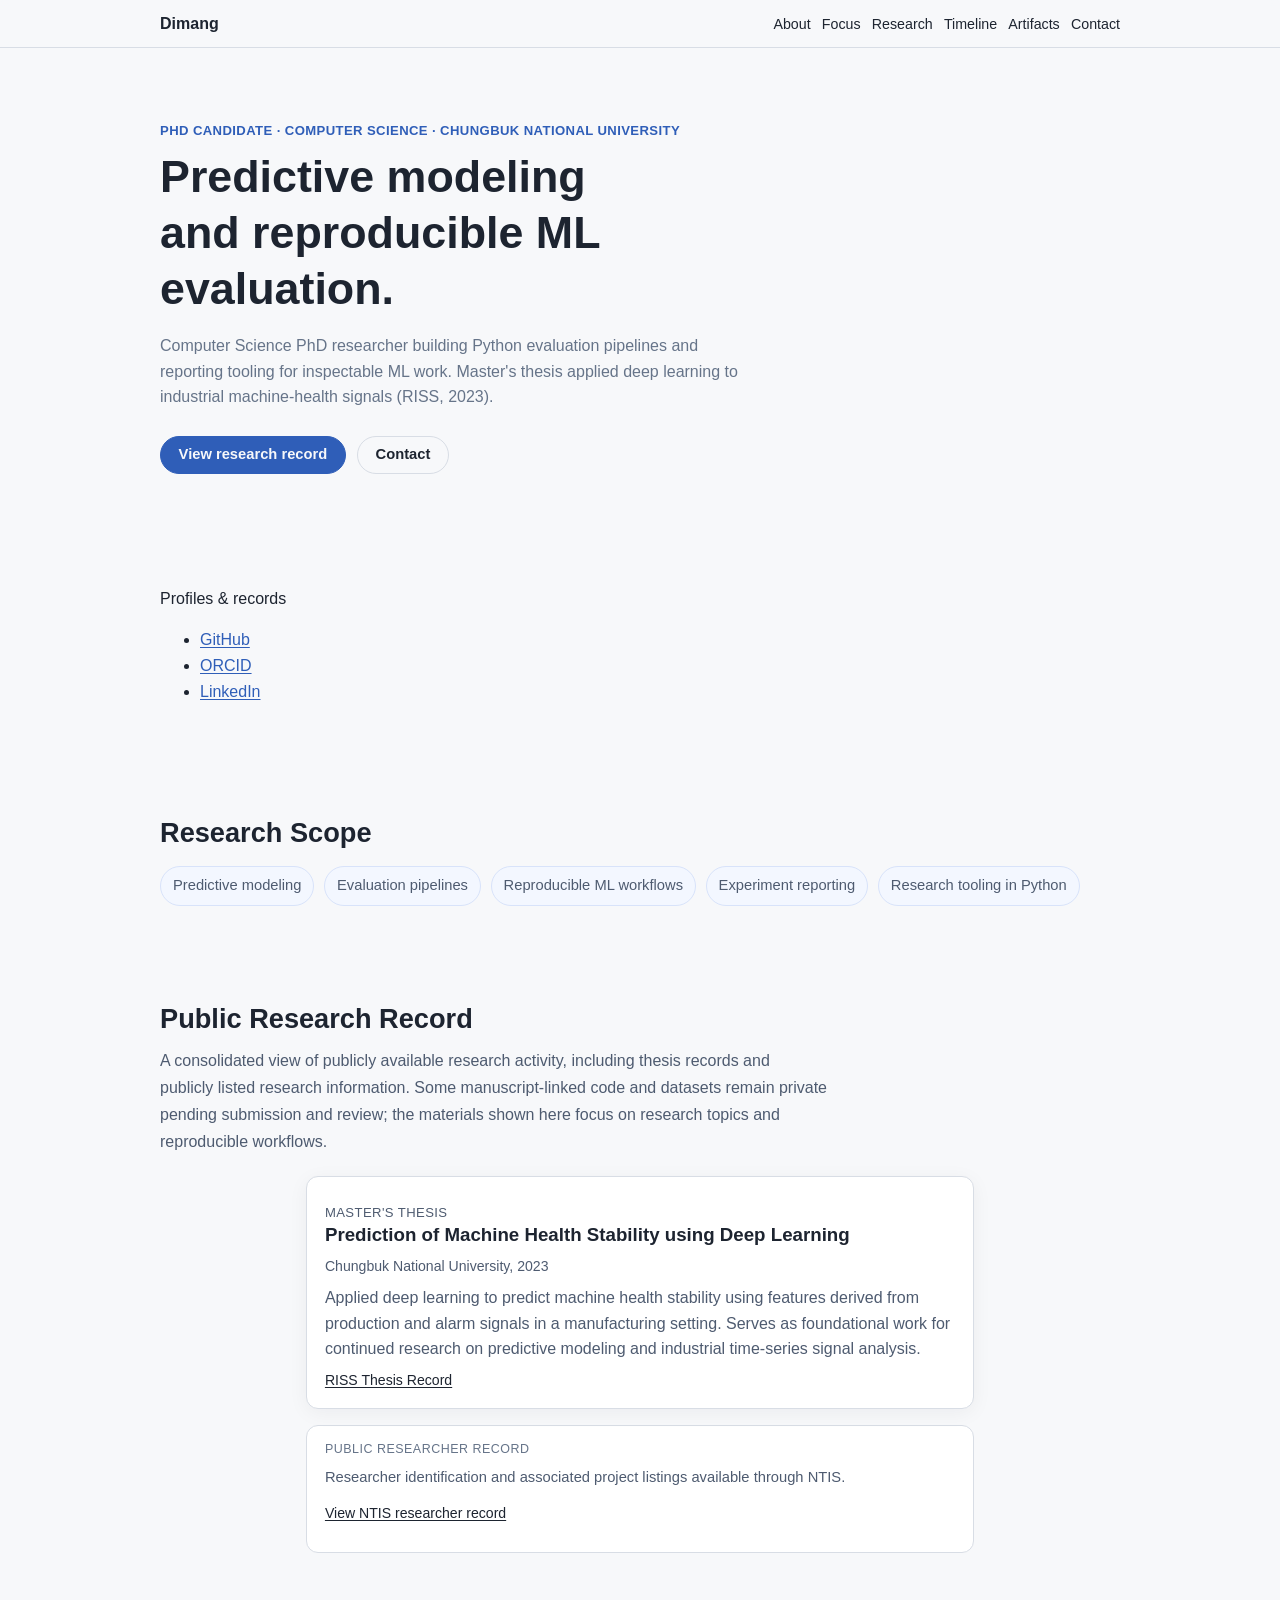
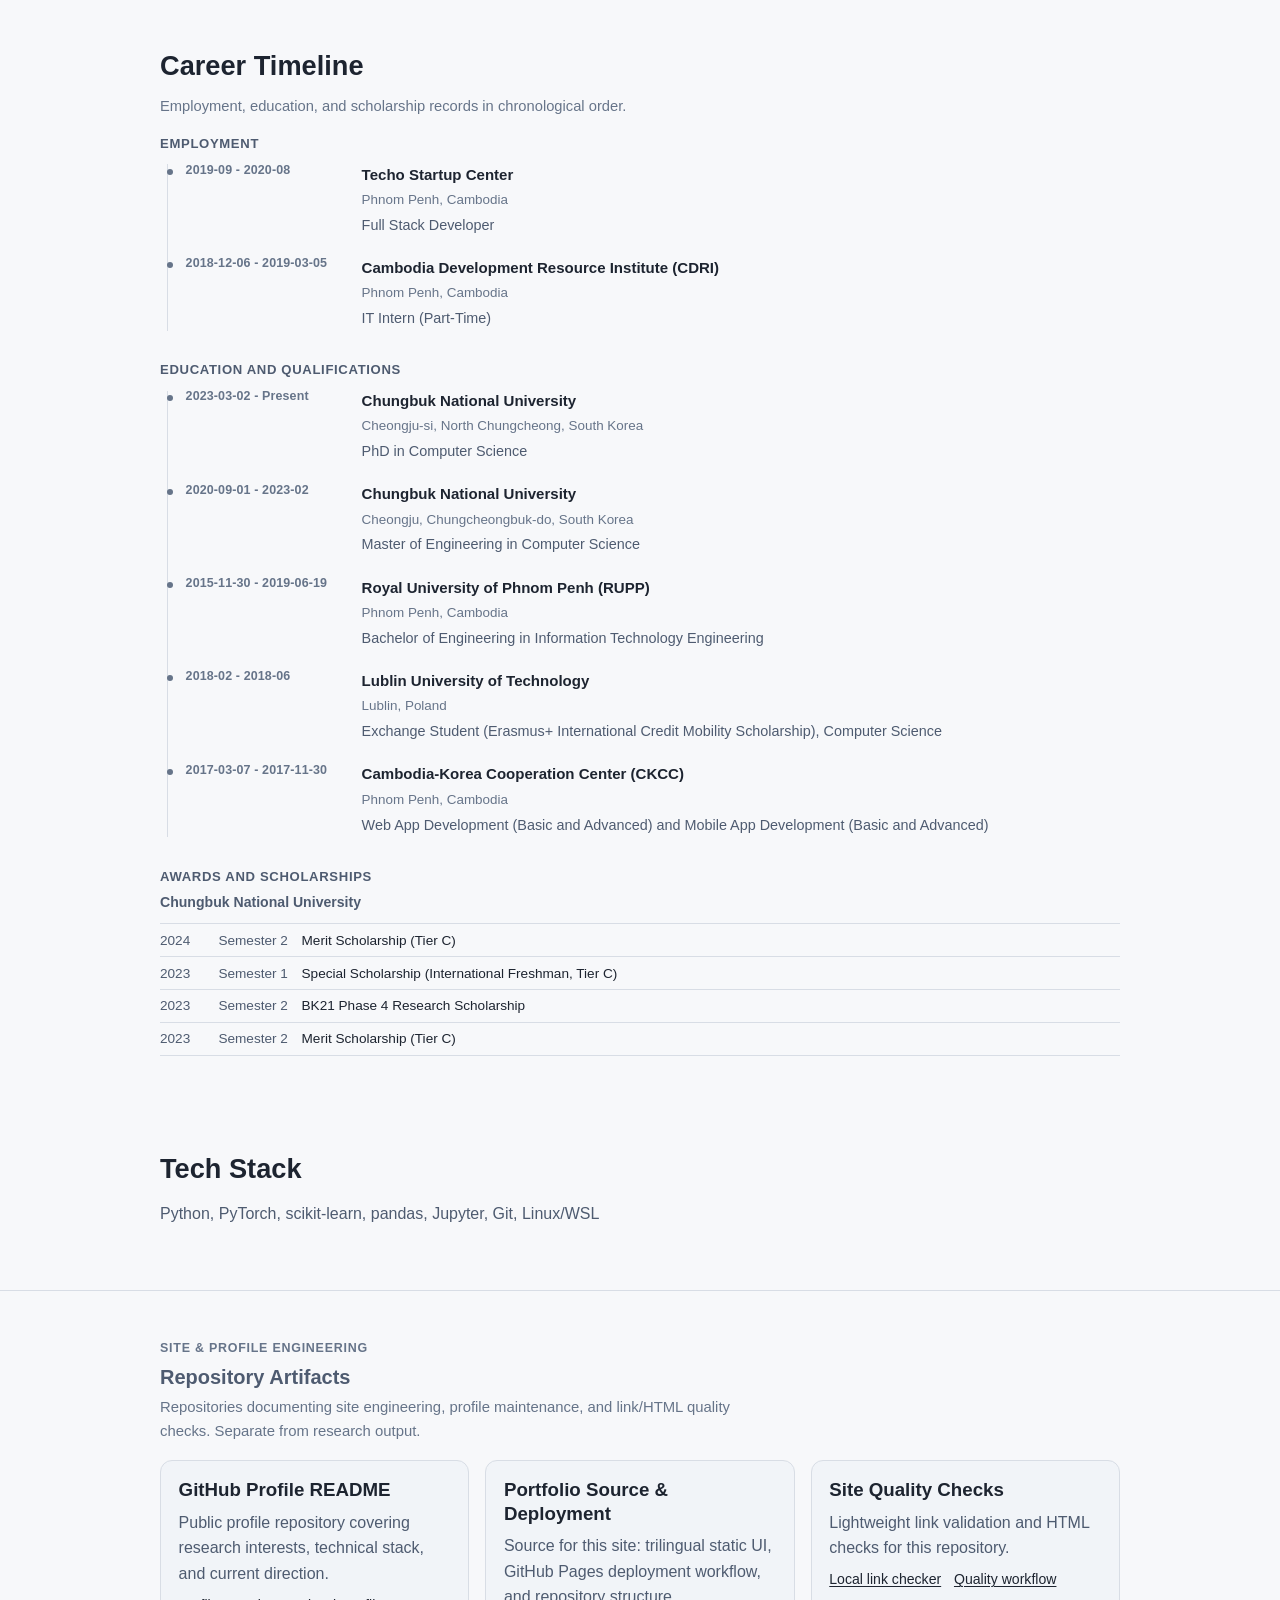
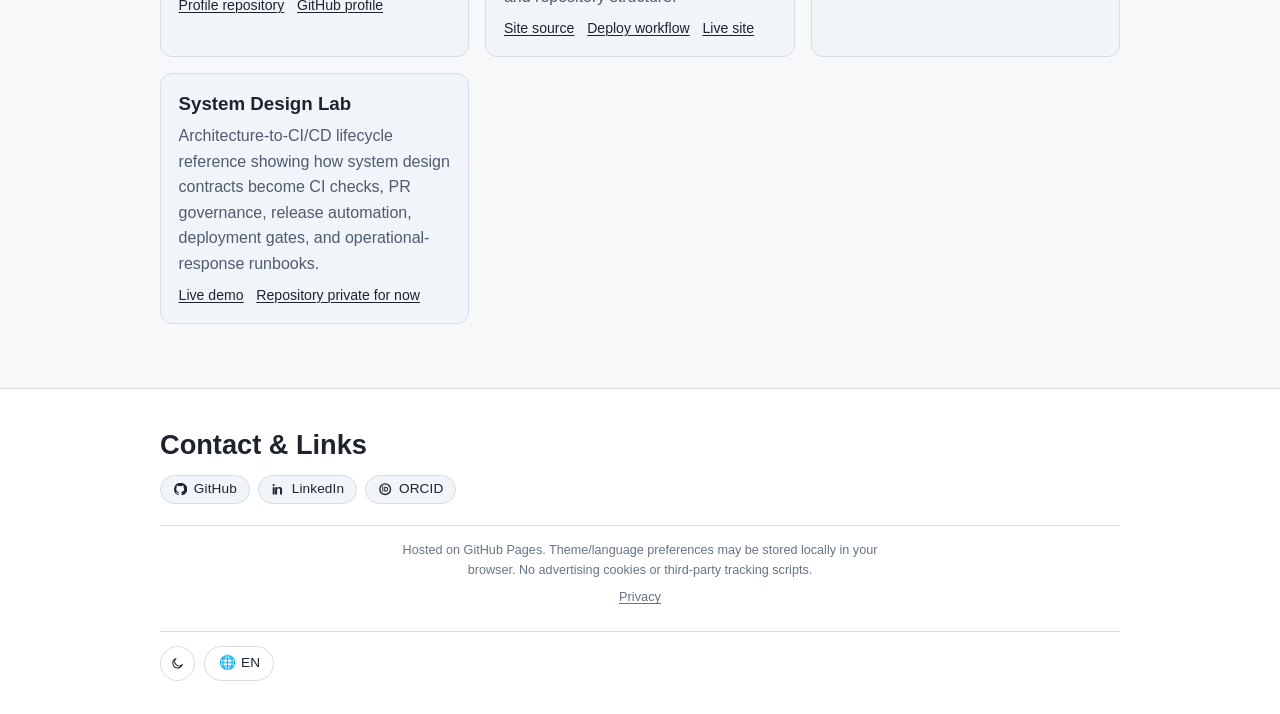
==== commit 858b6c69: "Add System Design Lab portfolio artifact" ====
--- a/index.html
+++ b/index.html
@@ -4,10 +4,10 @@
     <meta charset="utf-8" />
     <meta name="viewport" content="width=device-width, initial-scale=1" />
     <meta name="format-detection" content="telephone=no" />
-    <title>Dimang Chhol | PhD Student in Computer Science</title>
+    <title>Dimang Chhol | Computer Science PhD Researcher</title>
     <meta
       name="description"
-      content="PhD student in Computer Science focused on reproducible ML evaluation, predictive modeling, and research tooling in Python."
+      content="Computer Science PhD researcher focused on reproducible ML evaluation, predictive modeling, and research tooling in Python."
     />
     <meta name="author" content="Dimang Chhol" />
     <link rel="canonical" href="https://dimangite.github.io/" />
@@ -15,10 +15,10 @@
     <meta name="theme-color" content="#0b0d10" media="(prefers-color-scheme: dark)" />
     <link rel="icon" href="favicon.svg" type="image/svg+xml" />
     <meta property="og:type" content="website" />
-    <meta property="og:title" content="Dimang Chhol | PhD Student in Computer Science" />
+    <meta property="og:title" content="Dimang Chhol | Computer Science PhD Researcher" />
     <meta
       property="og:description"
-      content="PhD student in Computer Science focused on reproducible ML evaluation, predictive modeling, and research tooling in Python."
+      content="Computer Science PhD researcher focused on reproducible ML evaluation, predictive modeling, and research tooling in Python."
     />
     <meta property="og:url" content="https://dimangite.github.io/" />
     <meta property="og:site_name" content="Dimang Chhol" />
@@ -135,7 +135,7 @@
       <section class="hero section" id="about" aria-labelledby="hero-title">
         <div class="container">
           <p class="eyebrow" data-i18n="heroEyebrow">
-            PhD Student in Computer Science · Chungbuk National University
+            PhD Candidate · Computer Science · Chungbuk National University
           </p>
           <h1 id="hero-title">
             <span data-i18n="heroTitle"
@@ -143,8 +143,9 @@
             >
           </h1>
           <p class="lead" data-i18n="heroLead">
-            PhD student building reproducible ML workflows for predictive modeling and evaluation.
-            Master's thesis applied deep learning to industrial machine-health signals (RISS, 2023).
+            Computer Science PhD researcher building Python evaluation pipelines and reporting
+            tooling for inspectable ML work. Master's thesis applied deep learning to industrial
+            machine-health signals (RISS, 2023).
           </p>
           <div class="hero-ctas">
             <a class="btn btn-primary" href="#research" data-i18n="heroCtaPrimary"
@@ -224,7 +225,7 @@
               <p class="thesis-label" data-i18n="thesisLabel">Master's Thesis</p>
               <h3 data-i18n="thesisTitle">Prediction of Machine Health Stability using Deep Learning</h3>
               <p class="thesis-meta" data-i18n="thesisMeta">Chungbuk National University, 2023</p>
-              <p data-i18n="thesisDesc">Applied deep learning to predict machine health stability using features derived from production and alarm signals in a manufacturing setting. This thesis informs subsequent work in predictive modeling and industrial signal analysis.</p>
+              <p data-i18n="thesisDesc">Applied deep learning to predict machine health stability using features derived from production and alarm signals in a manufacturing setting. Serves as foundational work for continued research on predictive modeling and industrial time-series signal analysis.</p>
               <p class="card-links">
                 <a href="https://www.riss.kr/link?id=T16622317" target="_blank" rel="noopener noreferrer" data-i18n="thesisLink">RISS Thesis Record</a>
               </p>
@@ -285,7 +286,7 @@
                 <article class="timeline-content">
                   <h4 class="timeline-heading" data-i18n="timelineInstCbu">Chungbuk National University</h4>
                   <p class="timeline-meta">Cheongju-si, North Chungcheong, South Korea</p>
-                  <p class="timeline-role" data-i18n="timelineEdu1Role">PhD Student in Computer Science</p>
+                  <p class="timeline-role" data-i18n="timelineEdu1Role">PhD in Computer Science</p>
                 </article>
               </li>
               <li class="timeline-item">
@@ -601,10 +602,10 @@
           navStack: "Tech Stack",
           navResearch: "Research",
           navContact: "Contact",
-          heroEyebrow: "PhD Student in Computer Science · Chungbuk National University",
+          heroEyebrow: "PhD Candidate · Computer Science · Chungbuk National University",
           heroTitle: "Predictive modeling and reproducible ML evaluation.",
           heroLead:
-            "PhD student building reproducible ML workflows for predictive modeling and evaluation. Master's thesis applied deep learning to industrial machine-health signals (RISS, 2023).",
+            "Computer Science PhD researcher building Python evaluation pipelines and reporting tooling for inspectable ML work. Master's thesis applied deep learning to industrial machine-health signals (RISS, 2023).",
           heroCtaPrimary: "View research record",
           heroCtaSecondary: "Contact",
           evidenceStripTitle: "Profiles & records",
@@ -657,7 +658,7 @@
           timelineInstCkcc: "Cambodia-Korea Cooperation Center (CKCC)",
           timelineEmp1Role: "Full Stack Developer",
           timelineEmp2Role: "IT Intern (Part-Time)",
-          timelineEdu1Role: "PhD Student in Computer Science",
+          timelineEdu1Role: "PhD in Computer Science",
           timelineEdu2Role: "Master of Engineering in Computer Science",
           timelineEdu3Role: "Bachelor of Engineering in Information Technology Engineering",
           timelineEdu4Role:
@@ -684,7 +685,7 @@
           thesisTitle: "Prediction of Machine Health Stability using Deep Learning",
           thesisMeta: "Chungbuk National University, 2023",
           thesisDesc:
-            "Applied deep learning to predict machine health stability using features derived from production and alarm signals in a manufacturing setting. This thesis informs subsequent work in predictive modeling and industrial signal analysis.",
+            "Applied deep learning to predict machine health stability using features derived from production and alarm signals in a manufacturing setting. Serves as foundational work for continued research on predictive modeling and industrial time-series signal analysis.",
           thesisLink: "RISS Thesis Record",
           secondaryEvidenceTitle: "Public Researcher Record",
           secondaryEvidenceBody:
@@ -719,7 +720,7 @@
           heroEyebrow: "박사과정 · 컴퓨터공학 · 충북대학교",
           heroTitle: "예측 모델링과 재현 가능한 ML 평가.",
           heroLead:
-            "예측 모델링 및 평가를 위한 재현 가능한 ML 워크플로우를 구축하는 컴퓨터공학 박사과정 학생. 석사 논문에서는 산업 기계 상태 신호에 딥러닝을 적용했습니다 (RISS, 2023).",
+            "검증 가능한 ML 연구를 위해 Python 기반 평가 파이프라인과 리포팅 도구를 구축하는 컴퓨터공학 박사과정 연구자. 석사 논문에서는 산업 기계 상태 신호에 딥러닝을 적용했습니다 (RISS, 2023).",
           heroCtaPrimary: "연구 기록 보기",
           heroCtaSecondary: "연락하기",
           evidenceStripTitle: "프로필 및 기록",
@@ -797,7 +798,7 @@
           thesisTitle: "Prediction of Machine Health Stability using Deep Learning",
           thesisMeta: "충북대학교, 2023",
           thesisDesc:
-            "제조 환경의 생산·알람 신호에서 도출한 특징을 활용해 딥러닝으로 기계 상태 안정성을 예측한 연구입니다. 이 논문은 예측 모델링과 산업 시계열 신호 분석 관련 후속 연구에 정보를 제공합니다.",
+            "제조 환경의 생산·알람 신호에서 도출한 특징을 활용해 딥러닝으로 기계 상태 안정성을 예측한 연구입니다. 예측 모델링과 산업 시계열 신호 분석 관련 후속 연구의 기반이 되는 작업입니다.",
           thesisLink: "RISS 논문 기록",
           secondaryEvidenceTitle: "공개 연구자 기록",
           secondaryEvidenceBody: "NTIS에 공개된 연구자 식별 정보 및 연계 과제 목록입니다.",
@@ -828,11 +829,11 @@
           navStack: "បណ្ដុំបច្ចេកវិទ្យា",
           navResearch: "ស្រាវជ្រាវ",
           navContact: "ទំនាក់ទំនង",
-          heroEyebrow: "និស្សិតបណ្ឌិត · វិទ្យាសាស្ត្រកុំព្យូទ័រ · Chungbuk National University",
+          heroEyebrow: "បេក្ខជនបណ្ឌិត · វិទ្យាសាស្ត្រកុំព្យូទ័រ · Chungbuk National University",
           heroTitle:
             "ការបង្កើតគំរូព្យាករណ៍ និងការវាយតម្លៃ ML ដែលអាចធ្វើឡើងវិញបាន។",
           heroLead:
-            "និស្សិតបណ្ឌិតផ្នែកវិទ្យាសាស្ត្រកុំព្យូទ័រ ដែលបង្កើត reproducible ML workflows សម្រាប់ predictive modeling និងការវាយតម្លៃ។ និក្ខេបបទអនុបណ្ឌិតបានអនុវត្ត deep learning ទៅលើសញ្ញាស្ថានភាពម៉ាស៊ីនឧស្សាហកម្ម (RISS, 2023)។",
+            "អ្នកស្រាវជ្រាវបណ្ឌិតផ្នែកវិទ្យាសាស្ត្រកុំព្យូទ័រ ដែលបង្កើត Python evaluation pipelines និង reporting tools សម្រាប់ការស្រាវជ្រាវ ML ដែលអាចត្រួតពិនិត្យបាន។ និក្ខេបបទអនុបណ្ឌិតបានអនុវត្ត deep learning ទៅលើសញ្ញាស្ថានភាពម៉ាស៊ីនឧស្សាហកម្ម (RISS, 2023)។",
           heroCtaPrimary: "មើលកំណត់ត្រាស្រាវជ្រាវ",
           heroCtaSecondary: "ទំនាក់ទំនង",
           evidenceStripTitle: "ប្រវត្តិរូប និងកំណត់ត្រា",
@@ -912,7 +913,7 @@
           thesisTitle: "Prediction of Machine Health Stability using Deep Learning",
           thesisMeta: "Chungbuk National University, 2023",
           thesisDesc:
-            "ការអនុវត្ត deep learning ដើម្បីព្យាករណ៍ស្ថិរភាពស្ថានភាពម៉ាស៊ីន ដោយប្រើលក្ខណៈដែលទាញចេញពីសញ្ញាផលិតកម្ម និងសញ្ញាព្រមាន នៅក្នុងបរិបទផលិតកម្ម។ និក្ខេបបទនេះផ្ដល់ព័ត៌មានដល់ការស្រាវជ្រាវបន្ត ទាក់ទងនឹង predictive modeling និងការវិភាគសញ្ញា time-series ឧស្សាហកម្ម។",
+            "ការអនុវត្ត deep learning ដើម្បីព្យាករណ៍ស្ថិរភាពស្ថានភាពម៉ាស៊ីន ដោយប្រើលក្ខណៈដែលទាញចេញពីសញ្ញាផលិតកម្ម និងសញ្ញាព្រមាន នៅក្នុងបរិបទផលិតកម្ម។ ជាការងារមូលដ្ឋានសម្រាប់ការស្រាវជ្រាវបន្តទាក់ទងនឹង predictive modeling និងការវិភាគសញ្ញា time-series ឧស្សាហកម្ម។",
           thesisLink: "កំណត់ត្រានិក្ខេបបទ RISS",
           secondaryEvidenceTitle: "កំណត់ត្រាអ្នកស្រាវជ្រាវសាធារណៈ",
           secondaryEvidenceBody:
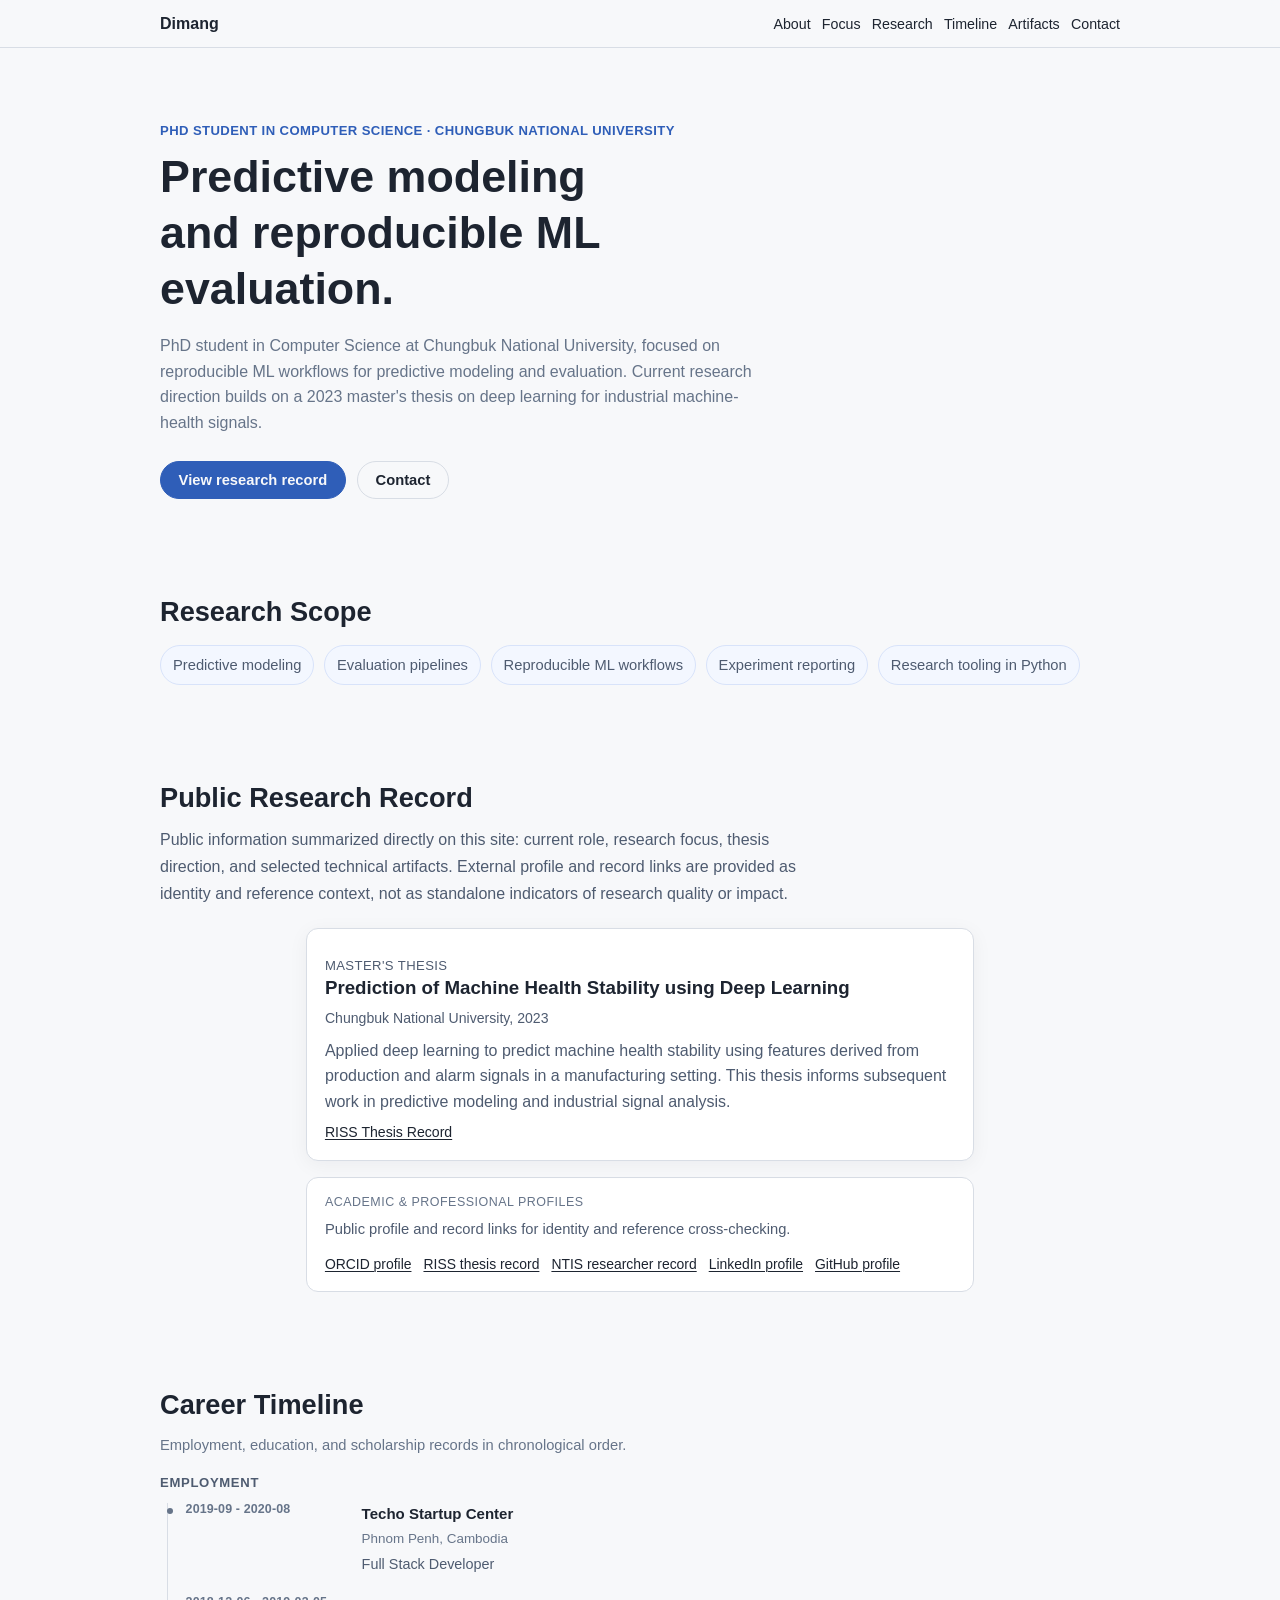
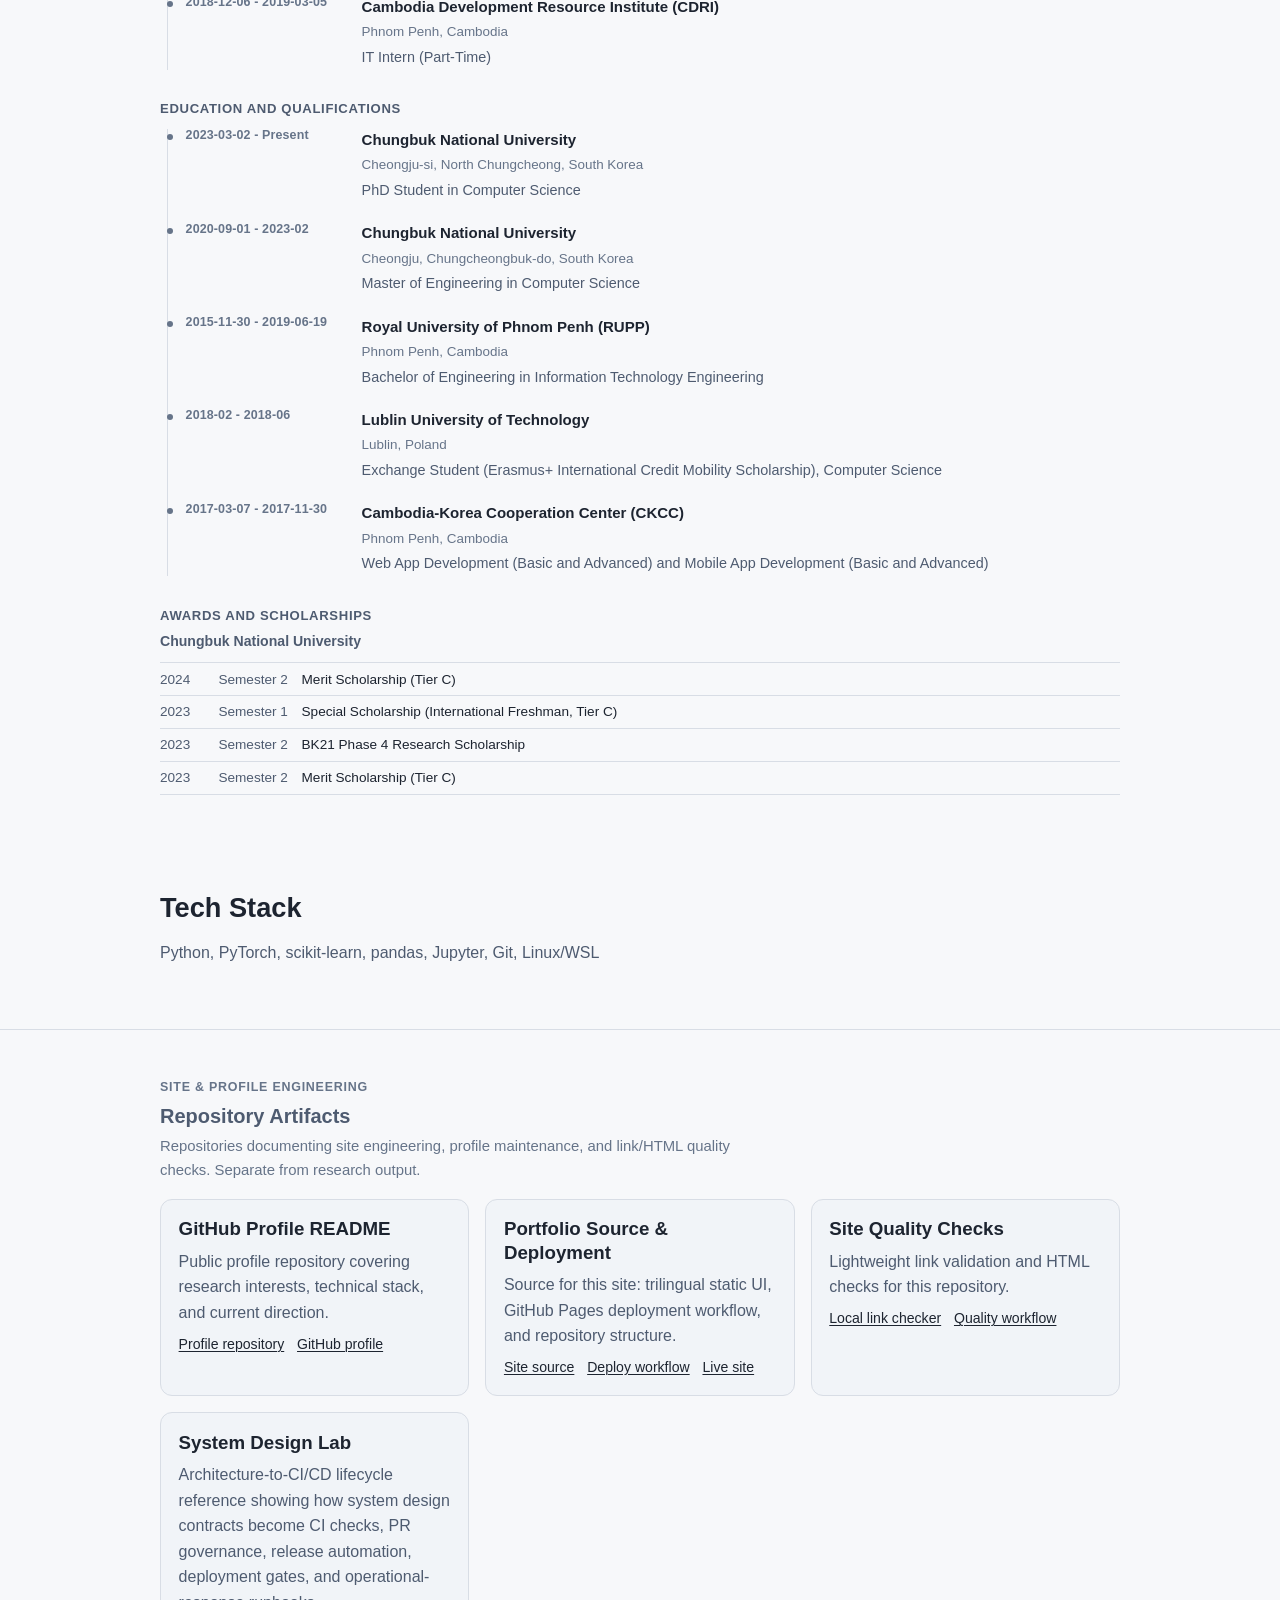
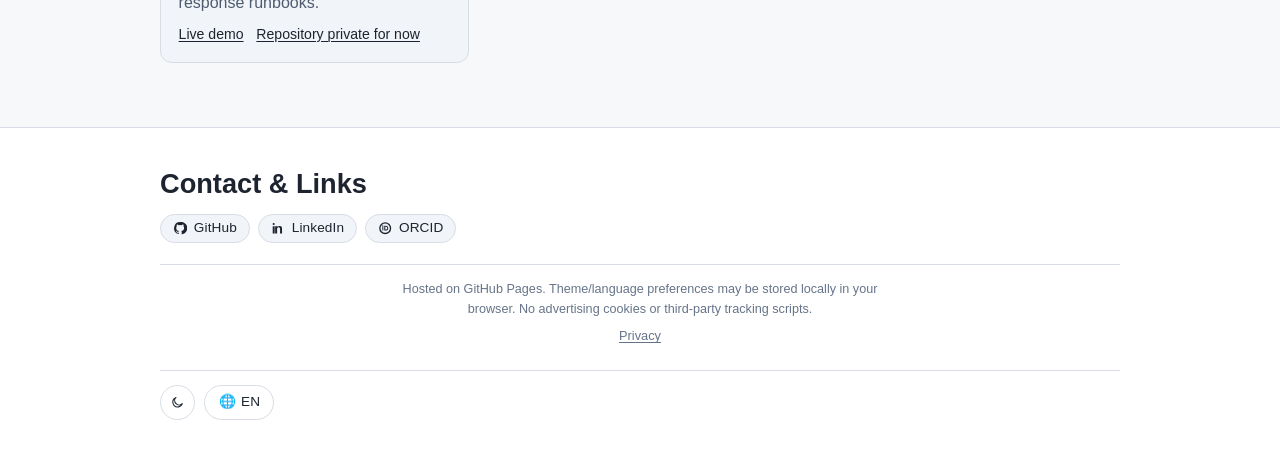
==== commit c03ca31d: "Merge bfad6c0eb249e02f5fdc712362c44e3d61f19f1c into 6221c90f106db583287476fde9de650d013d9ec6" ====
--- a/index.html
+++ b/index.html
@@ -4,10 +4,10 @@
     <meta charset="utf-8" />
     <meta name="viewport" content="width=device-width, initial-scale=1" />
     <meta name="format-detection" content="telephone=no" />
-    <title>Dimang Chhol | Computer Science PhD Researcher</title>
+    <title>Dimang Chhol | PhD Student Portfolio</title>
     <meta
       name="description"
-      content="Computer Science PhD researcher focused on reproducible ML evaluation, predictive modeling, and research tooling in Python."
+      content="Portfolio of Dimang Chhol, a PhD student in Computer Science at Chungbuk National University focused on reproducible ML evaluation, predictive modeling, and Python research tooling."
     />
     <meta name="author" content="Dimang Chhol" />
     <link rel="canonical" href="https://dimangite.github.io/" />
@@ -15,13 +15,33 @@
     <meta name="theme-color" content="#0b0d10" media="(prefers-color-scheme: dark)" />
     <link rel="icon" href="favicon.svg" type="image/svg+xml" />
     <meta property="og:type" content="website" />
-    <meta property="og:title" content="Dimang Chhol | Computer Science PhD Researcher" />
+    <meta property="og:title" content="Dimang Chhol | PhD Student Portfolio" />
     <meta
       property="og:description"
-      content="Computer Science PhD researcher focused on reproducible ML evaluation, predictive modeling, and research tooling in Python."
+      content="Portfolio of Dimang Chhol, a PhD student in Computer Science at Chungbuk National University focused on reproducible ML evaluation, predictive modeling, and Python research tooling."
     />
     <meta property="og:url" content="https://dimangite.github.io/" />
     <meta property="og:site_name" content="Dimang Chhol" />
+    <script type="application/ld+json">
+      {
+        "@context": "https://schema.org",
+        "@type": "Person",
+        "name": "Dimang Chhol",
+        "url": "https://dimangite.github.io/",
+        "jobTitle": "PhD Student in Computer Science",
+        "affiliation": {
+          "@type": "CollegeOrUniversity",
+          "name": "Chungbuk National University"
+        },
+        "sameAs": [
+          "https://github.com/dimangite",
+          "https://www.linkedin.com/in/dimangchhol/",
+          "https://orcid.org/0000-0002-2650-7569",
+          "https://www.riss.kr/link?id=T16622317",
+          "https://www.ntis.go.kr/ThSearchTotalList.do?sort=&ntisYn=&originalSearchWord=&originalSearchGubun=&searchWord=CHHOL+DIMANG"
+        ]
+      }
+    </script>
     <script>
       (function () {
         const rootElement = document.documentElement;
@@ -135,7 +155,7 @@
       <section class="hero section" id="about" aria-labelledby="hero-title">
         <div class="container">
           <p class="eyebrow" data-i18n="heroEyebrow">
-            PhD Candidate · Computer Science · Chungbuk National University
+            PhD Student in Computer Science · Chungbuk National University
           </p>
           <h1 id="hero-title">
             <span data-i18n="heroTitle"
@@ -143,57 +163,15 @@
             >
           </h1>
           <p class="lead" data-i18n="heroLead">
-            Computer Science PhD researcher building Python evaluation pipelines and reporting
-            tooling for inspectable ML work. Master's thesis applied deep learning to industrial
-            machine-health signals (RISS, 2023).
+            PhD student in Computer Science at Chungbuk National University, focused on reproducible
+            ML workflows for predictive modeling and evaluation. Current research direction builds on
+            a 2023 master's thesis on deep learning for industrial machine-health signals.
           </p>
           <div class="hero-ctas">
             <a class="btn btn-primary" href="#research" data-i18n="heroCtaPrimary"
               >View research record</a
             >
             <a class="btn btn-secondary" href="#contact" data-i18n="heroCtaSecondary">Contact</a>
-          </div>
-        </div>
-      </section>
-
-      <section class="section evidence-strip-section" aria-labelledby="evidence-strip-title">
-        <div class="container">
-          <div class="evidence-strip" role="navigation" aria-labelledby="evidence-strip-title">
-            <p class="evidence-strip-label" id="evidence-strip-title" data-i18n="evidenceStripTitle">
-              Profiles &amp; records
-            </p>
-            <ul class="evidence-strip-list">
-              <li>
-                <a
-                  class="evidence-pill"
-                  href="https://github.com/dimangite"
-                  target="_blank"
-                  rel="noopener noreferrer"
-                  data-i18n="evidenceLinkGithub"
-                  >GitHub</a
-                >
-              </li>
-              <li>
-                <a
-                  class="evidence-pill"
-                  href="https://orcid.org/0000-0002-2650-7569"
-                  target="_blank"
-                  rel="noopener noreferrer"
-                  data-i18n="evidenceLinkOrcid"
-                  >ORCID</a
-                >
-              </li>
-              <li>
-                <a
-                  class="evidence-pill"
-                  href="https://www.linkedin.com/in/dimangchhol/"
-                  target="_blank"
-                  rel="noopener noreferrer"
-                  data-i18n="evidenceLinkLinkedin"
-                  >LinkedIn</a
-                >
-              </li>
-            </ul>
           </div>
         </div>
       </section>
@@ -215,28 +193,42 @@
         <div class="container">
           <h2 id="research-title" data-i18n="researchTitle">Public Research Record</h2>
           <p class="research-note-text" data-i18n="researchDesc">
-            A consolidated view of publicly available research activity, including thesis records
-            and publicly listed research information. Some manuscript-linked code and datasets
-            remain private pending submission and review; the materials shown here focus on
-            research topics and reproducible workflows.
+            Public information summarized directly on this site: current role, research focus, thesis
+            direction, and selected technical artifacts. External profile and record links are
+            provided as identity and reference context, not as standalone indicators of research
+            quality or impact.
           </p>
           <ul class="card-grid thesis-grid">
             <li class="card">
               <p class="thesis-label" data-i18n="thesisLabel">Master's Thesis</p>
               <h3 data-i18n="thesisTitle">Prediction of Machine Health Stability using Deep Learning</h3>
               <p class="thesis-meta" data-i18n="thesisMeta">Chungbuk National University, 2023</p>
-              <p data-i18n="thesisDesc">Applied deep learning to predict machine health stability using features derived from production and alarm signals in a manufacturing setting. Serves as foundational work for continued research on predictive modeling and industrial time-series signal analysis.</p>
+              <p data-i18n="thesisDesc">Applied deep learning to predict machine health stability using features derived from production and alarm signals in a manufacturing setting. This thesis informs subsequent work in predictive modeling and industrial signal analysis.</p>
               <p class="card-links">
                 <a href="https://www.riss.kr/link?id=T16622317" target="_blank" rel="noopener noreferrer" data-i18n="thesisLink">RISS Thesis Record</a>
               </p>
             </li>
           </ul>
           <aside class="research-secondary" aria-labelledby="research-secondary-title">
-            <p class="research-secondary-eyebrow" id="research-secondary-title" data-i18n="secondaryEvidenceTitle">Public Researcher Record</p>
-            <p class="research-secondary-body" data-i18n="secondaryEvidenceBody">Researcher identification and associated project listings available through NTIS.</p>
-            <p class="research-secondary-link card-links">
-              <a href="https://www.ntis.go.kr/ThSearchTotalList.do?sort=&ntisYn=&originalSearchWord=&originalSearchGubun=&searchWord=CHHOL+DIMANG" target="_blank" rel="noopener noreferrer" data-i18n="secondaryEvidenceLink">View NTIS researcher record</a>
-            </p>
+            <p class="research-secondary-eyebrow" id="research-secondary-title" data-i18n="secondaryEvidenceTitle">Academic &amp; Professional Profiles</p>
+            <p class="research-secondary-body" data-i18n="secondaryEvidenceBody">Public profile and record links for identity and reference cross-checking.</p>
+            <ul class="research-profile-links">
+              <li>
+                <a href="https://orcid.org/0000-0002-2650-7569" target="_blank" rel="noopener noreferrer" data-i18n="profileLinkOrcid">ORCID profile</a>
+              </li>
+              <li>
+                <a href="https://www.riss.kr/link?id=T16622317" target="_blank" rel="noopener noreferrer" data-i18n="profileLinkRiss">RISS thesis record</a>
+              </li>
+              <li>
+                <a href="https://www.ntis.go.kr/ThSearchTotalList.do?sort=&ntisYn=&originalSearchWord=&originalSearchGubun=&searchWord=CHHOL+DIMANG" target="_blank" rel="noopener noreferrer" data-i18n="profileLinkNtis">NTIS researcher record</a>
+              </li>
+              <li>
+                <a href="https://www.linkedin.com/in/dimangchhol/" target="_blank" rel="noopener noreferrer" data-i18n="profileLinkLinkedin">LinkedIn profile</a>
+              </li>
+              <li>
+                <a href="https://github.com/dimangite" target="_blank" rel="noopener noreferrer" data-i18n="profileLinkGithub">GitHub profile</a>
+              </li>
+            </ul>
           </aside>
         </div>
       </section>
@@ -286,7 +278,7 @@
                 <article class="timeline-content">
                   <h4 class="timeline-heading" data-i18n="timelineInstCbu">Chungbuk National University</h4>
                   <p class="timeline-meta">Cheongju-si, North Chungcheong, South Korea</p>
-                  <p class="timeline-role" data-i18n="timelineEdu1Role">PhD in Computer Science</p>
+                  <p class="timeline-role" data-i18n="timelineEdu1Role">PhD Student in Computer Science</p>
                 </article>
               </li>
               <li class="timeline-item">
@@ -602,16 +594,12 @@
           navStack: "Tech Stack",
           navResearch: "Research",
           navContact: "Contact",
-          heroEyebrow: "PhD Candidate · Computer Science · Chungbuk National University",
+          heroEyebrow: "PhD Student in Computer Science · Chungbuk National University",
           heroTitle: "Predictive modeling and reproducible ML evaluation.",
           heroLead:
-            "Computer Science PhD researcher building Python evaluation pipelines and reporting tooling for inspectable ML work. Master's thesis applied deep learning to industrial machine-health signals (RISS, 2023).",
+            "PhD student in Computer Science at Chungbuk National University, focused on reproducible ML workflows for predictive modeling and evaluation. Current research direction builds on a 2023 master's thesis on deep learning for industrial machine-health signals.",
           heroCtaPrimary: "View research record",
           heroCtaSecondary: "Contact",
-          evidenceStripTitle: "Profiles & records",
-          evidenceLinkGithub: "GitHub",
-          evidenceLinkOrcid: "ORCID",
-          evidenceLinkLinkedin: "LinkedIn",
           focusTitle: "Research Scope",
           focusTag1: "Predictive modeling",
           focusTag2: "Evaluation pipelines",
@@ -658,7 +646,7 @@
           timelineInstCkcc: "Cambodia-Korea Cooperation Center (CKCC)",
           timelineEmp1Role: "Full Stack Developer",
           timelineEmp2Role: "IT Intern (Part-Time)",
-          timelineEdu1Role: "PhD in Computer Science",
+          timelineEdu1Role: "PhD Student in Computer Science",
           timelineEdu2Role: "Master of Engineering in Computer Science",
           timelineEdu3Role: "Bachelor of Engineering in Information Technology Engineering",
           timelineEdu4Role:
@@ -677,7 +665,7 @@
           stackDesc: "Python, PyTorch, scikit-learn, pandas, Jupyter, Git, Linux/WSL",
           researchTitle: "Public Research Record",
           researchDesc:
-            "A consolidated view of publicly available research activity, including thesis records and publicly listed research information. Some manuscript-linked code and datasets remain private pending submission and review; the materials shown here focus on research topics and reproducible workflows.",
+            "Public information summarized directly on this site: current role, research focus, thesis direction, and selected technical artifacts. External profile and record links are provided as identity and reference context, not as standalone indicators of research quality or impact.",
           privacyNote:
             "Hosted on GitHub Pages. Theme/language preferences may be stored locally in your browser. No advertising cookies or third-party tracking scripts.",
           privacyLinkLabel: "Privacy",
@@ -685,12 +673,16 @@
           thesisTitle: "Prediction of Machine Health Stability using Deep Learning",
           thesisMeta: "Chungbuk National University, 2023",
           thesisDesc:
-            "Applied deep learning to predict machine health stability using features derived from production and alarm signals in a manufacturing setting. Serves as foundational work for continued research on predictive modeling and industrial time-series signal analysis.",
+            "Applied deep learning to predict machine health stability using features derived from production and alarm signals in a manufacturing setting. This thesis informs subsequent work in predictive modeling and industrial signal analysis.",
           thesisLink: "RISS Thesis Record",
-          secondaryEvidenceTitle: "Public Researcher Record",
+          secondaryEvidenceTitle: "Academic & Professional Profiles",
           secondaryEvidenceBody:
-            "Researcher identification and associated project listings available through NTIS.",
-          secondaryEvidenceLink: "View NTIS researcher record",
+            "Public profile and record links for identity and reference cross-checking.",
+          profileLinkOrcid: "ORCID profile",
+          profileLinkRiss: "RISS thesis record",
+          profileLinkNtis: "NTIS researcher record",
+          profileLinkLinkedin: "LinkedIn profile",
+          profileLinkGithub: "GitHub profile",
           contactTitle: "Contact & Links",
           contactGithubAria: "Open GitHub profile",
           contactGithubLabel: "GitHub",
@@ -720,13 +712,9 @@
           heroEyebrow: "박사과정 · 컴퓨터공학 · 충북대학교",
           heroTitle: "예측 모델링과 재현 가능한 ML 평가.",
           heroLead:
-            "검증 가능한 ML 연구를 위해 Python 기반 평가 파이프라인과 리포팅 도구를 구축하는 컴퓨터공학 박사과정 연구자. 석사 논문에서는 산업 기계 상태 신호에 딥러닝을 적용했습니다 (RISS, 2023).",
+            "충북대학교 컴퓨터공학 박사과정으로, 예측 모델링과 평가를 위한 재현 가능한 ML 워크플로우를 연구합니다. 현재 연구 방향은 산업 기계 상태 신호에 딥러닝을 적용한 2023년 석사 논문을 기반으로 확장하고 있습니다.",
           heroCtaPrimary: "연구 기록 보기",
           heroCtaSecondary: "연락하기",
-          evidenceStripTitle: "프로필 및 기록",
-          evidenceLinkGithub: "GitHub",
-          evidenceLinkOrcid: "ORCID",
-          evidenceLinkLinkedin: "LinkedIn",
           focusTitle: "연구 범위",
           focusTag1: "예측 모델링",
           focusTag2: "평가 파이프라인",
@@ -790,7 +778,7 @@
           stackDesc: "Python, PyTorch, scikit-learn, pandas, Jupyter, Git, Linux/WSL",
           researchTitle: "공개 연구 기록",
           researchDesc:
-            "공개 가능한 연구 이력을 한곳에 정리한 기록으로, 학위논문 기록과 공공 연구 정보를 포함합니다. 일부 논문 연계 코드와 데이터셋은 제출·심사 일정에 따라 비공개로 유지될 수 있으며, 공개된 자료는 연구 주제와 재현 가능한 작업 흐름을 중심으로 구성되어 있습니다.",
+            "이 사이트에서 직접 정리한 공개 정보입니다: 현재 역할, 연구 초점, 논문 방향, 그리고 선별된 기술 아티팩트. 외부 프로필 및 기록 링크는 연구 품질·영향의 단독 근거가 아니라, 신원 및 참조 확인을 위한 보조 정보로 제공합니다.",
           privacyNote:
             "이 사이트는 GitHub Pages에서 호스팅됩니다. 테마·언어 환경설정은 브라우저 로컬 저장소에 저장될 수 있습니다. 광고 쿠키 및 제3자 추적 스크립트는 사용하지 않습니다.",
           privacyLinkLabel: "개인정보",
@@ -798,11 +786,15 @@
           thesisTitle: "Prediction of Machine Health Stability using Deep Learning",
           thesisMeta: "충북대학교, 2023",
           thesisDesc:
-            "제조 환경의 생산·알람 신호에서 도출한 특징을 활용해 딥러닝으로 기계 상태 안정성을 예측한 연구입니다. 예측 모델링과 산업 시계열 신호 분석 관련 후속 연구의 기반이 되는 작업입니다.",
+            "제조 환경의 생산·알람 신호에서 도출한 특징을 활용해 딥러닝으로 기계 상태 안정성을 예측한 연구입니다. 이 논문은 예측 모델링과 산업 시계열 신호 분석 관련 후속 연구에 정보를 제공합니다.",
           thesisLink: "RISS 논문 기록",
-          secondaryEvidenceTitle: "공개 연구자 기록",
-          secondaryEvidenceBody: "NTIS에 공개된 연구자 식별 정보 및 연계 과제 목록입니다.",
-          secondaryEvidenceLink: "NTIS 연구자 기록 보기",
+          secondaryEvidenceTitle: "학술·전문 프로필",
+          secondaryEvidenceBody: "신원 및 참고 확인을 위한 공개 프로필·기록 링크입니다.",
+          profileLinkOrcid: "ORCID 프로필",
+          profileLinkRiss: "RISS 논문 기록",
+          profileLinkNtis: "NTIS 연구자 기록",
+          profileLinkLinkedin: "LinkedIn 프로필",
+          profileLinkGithub: "GitHub 프로필",
           contactTitle: "연락처 및 링크",
           contactGithubAria: "GitHub 프로필 열기",
           contactGithubLabel: "GitHub",
@@ -829,17 +821,13 @@
           navStack: "បណ្ដុំបច្ចេកវិទ្យា",
           navResearch: "ស្រាវជ្រាវ",
           navContact: "ទំនាក់ទំនង",
-          heroEyebrow: "បេក្ខជនបណ្ឌិត · វិទ្យាសាស្ត្រកុំព្យូទ័រ · Chungbuk National University",
+          heroEyebrow: "និស្សិតបណ្ឌិត · វិទ្យាសាស្ត្រកុំព្យូទ័រ · Chungbuk National University",
           heroTitle:
             "ការបង្កើតគំរូព្យាករណ៍ និងការវាយតម្លៃ ML ដែលអាចធ្វើឡើងវិញបាន។",
           heroLead:
-            "អ្នកស្រាវជ្រាវបណ្ឌិតផ្នែកវិទ្យាសាស្ត្រកុំព្យូទ័រ ដែលបង្កើត Python evaluation pipelines និង reporting tools សម្រាប់ការស្រាវជ្រាវ ML ដែលអាចត្រួតពិនិត្យបាន។ និក្ខេបបទអនុបណ្ឌិតបានអនុវត្ត deep learning ទៅលើសញ្ញាស្ថានភាពម៉ាស៊ីនឧស្សាហកម្ម (RISS, 2023)។",
+            "និស្សិតបណ្ឌិតផ្នែកវិទ្យាសាស្ត្រកុំព្យូទ័រ នៅ Chungbuk National University ដែលផ្តោតលើ reproducible ML workflows សម្រាប់ predictive modeling និងការវាយតម្លៃ។ ទិសដៅស្រាវជ្រាវបច្ចុប្បន្ន បន្តពីនិក្ខេបបទអនុបណ្ឌិតឆ្នាំ 2023 អំពី deep learning សម្រាប់សញ្ញាស្ថានភាពម៉ាស៊ីនឧស្សាហកម្ម។",
           heroCtaPrimary: "មើលកំណត់ត្រាស្រាវជ្រាវ",
           heroCtaSecondary: "ទំនាក់ទំនង",
-          evidenceStripTitle: "ប្រវត្តិរូប និងកំណត់ត្រា",
-          evidenceLinkGithub: "GitHub",
-          evidenceLinkOrcid: "ORCID",
-          evidenceLinkLinkedin: "LinkedIn",
           focusTitle: "វិសាលភាពស្រាវជ្រាវ",
           focusTag1: "ការបង្កើតគំរូព្យាករណ៍",
           focusTag2: "Evaluation pipelines",
@@ -905,7 +893,7 @@
           stackDesc: "Python, PyTorch, scikit-learn, pandas, Jupyter, Git, Linux/WSL",
           researchTitle: "កំណត់ត្រាស្រាវជ្រាវសាធារណៈ",
           researchDesc:
-            "ទិដ្ឋភាពសង្ខេបនៃសកម្មភាពស្រាវជ្រាវដែលអាចបង្ហាញជាសាធារណៈ រួមមានកំណត់ត្រានិក្ខេបបទ និងព័ត៌មានស្រាវជ្រាវសាធារណៈ។ កូដ និងសំណុំទិន្នន័យមួយចំនួនដែលភ្ជាប់នឹងឯកសារស្រាវជ្រាវ អាចនៅតែជាឯកជន រហូតដល់ការដាក់បញ្ជូន និងការត្រួតពិនិត្យបានបញ្ចប់។ សម្ភារៈសាធារណៈដែលបង្ហាញនៅទីនេះ ផ្ដោតលើប្រធានបទស្រាវជ្រាវ និងលំហូរការងារដែលអាចផលិតឡើងវិញបាន។",
+            "ព័ត៌មានសាធារណៈដែលបានសង្ខេបផ្ទាល់នៅលើគេហទំព័រនេះ៖ តួនាទីបច្ចុប្បន្ន ទិសដៅស្រាវជ្រាវ និក្ខេបបទ និងសម្ភារៈបច្ចេកទេសដែលបានជ្រើសរើស។ តំណភ្ជាប់ទៅប្រវត្តិរូប និងកំណត់ត្រាខាងក្រៅ ត្រូវបានដាក់សម្រាប់ផ្ទៀងផ្ទាត់អត្តសញ្ញាណ និងយោងបន្ថែម ប៉ុណ្ណោះ។",
           privacyNote:
             "គេហទំព័រនេះបង្ហោះលើ GitHub Pages។ ចំណូលចិត្ត Theme/Language អាចត្រូវបានរក្សាទុកក្នុង Local Storage នៃកម្មវិធីរុករករបស់អ្នក។ គេហទំព័រនេះមិនប្រើ advertising cookies ឬ third-party tracking scripts ទេ។",
           privacyLinkLabel: "ឯកជនភាព",
@@ -913,12 +901,16 @@
           thesisTitle: "Prediction of Machine Health Stability using Deep Learning",
           thesisMeta: "Chungbuk National University, 2023",
           thesisDesc:
-            "ការអនុវត្ត deep learning ដើម្បីព្យាករណ៍ស្ថិរភាពស្ថានភាពម៉ាស៊ីន ដោយប្រើលក្ខណៈដែលទាញចេញពីសញ្ញាផលិតកម្ម និងសញ្ញាព្រមាន នៅក្នុងបរិបទផលិតកម្ម។ ជាការងារមូលដ្ឋានសម្រាប់ការស្រាវជ្រាវបន្តទាក់ទងនឹង predictive modeling និងការវិភាគសញ្ញា time-series ឧស្សាហកម្ម។",
+            "ការអនុវត្ត deep learning ដើម្បីព្យាករណ៍ស្ថិរភាពស្ថានភាពម៉ាស៊ីន ដោយប្រើលក្ខណៈដែលទាញចេញពីសញ្ញាផលិតកម្ម និងសញ្ញាព្រមាន នៅក្នុងបរិបទផលិតកម្ម។ និក្ខេបបទនេះផ្ដល់ព័ត៌មានដល់ការស្រាវជ្រាវបន្ត ទាក់ទងនឹង predictive modeling និងការវិភាគសញ្ញា time-series ឧស្សាហកម្ម។",
           thesisLink: "កំណត់ត្រានិក្ខេបបទ RISS",
-          secondaryEvidenceTitle: "កំណត់ត្រាអ្នកស្រាវជ្រាវសាធារណៈ",
+          secondaryEvidenceTitle: "ប្រវត្តិរូបវិជ្ជាជីវៈ និងស្រាវជ្រាវ",
           secondaryEvidenceBody:
-            "ព័ត៌មានអត្តសញ្ញាណអ្នកស្រាវជ្រាវ និងបញ្ជីគម្រោងពាក់ព័ន្ធ ដែលមាននៅលើ NTIS។",
-          secondaryEvidenceLink: "មើលកំណត់ត្រាអ្នកស្រាវជ្រាវ NTIS",
+            "តំណប្រវត្តិរូប និងកំណត់ត្រាសាធារណៈ សម្រាប់ផ្ទៀងផ្ទាត់អត្តសញ្ញាណ និងយោងបន្ថែម។",
+          profileLinkOrcid: "ប្រវត្តិរូប ORCID",
+          profileLinkRiss: "កំណត់ត្រានិក្ខេបបទ RISS",
+          profileLinkNtis: "កំណត់ត្រាអ្នកស្រាវជ្រាវ NTIS",
+          profileLinkLinkedin: "ប្រវត្តិរូប LinkedIn",
+          profileLinkGithub: "ប្រវត្តិរូប GitHub",
           contactTitle: "ទំនាក់ទំនង និងតំណ",
           contactGithubAria: "បើកប្រវត្តិរូប GitHub",
           contactGithubLabel: "GitHub",
